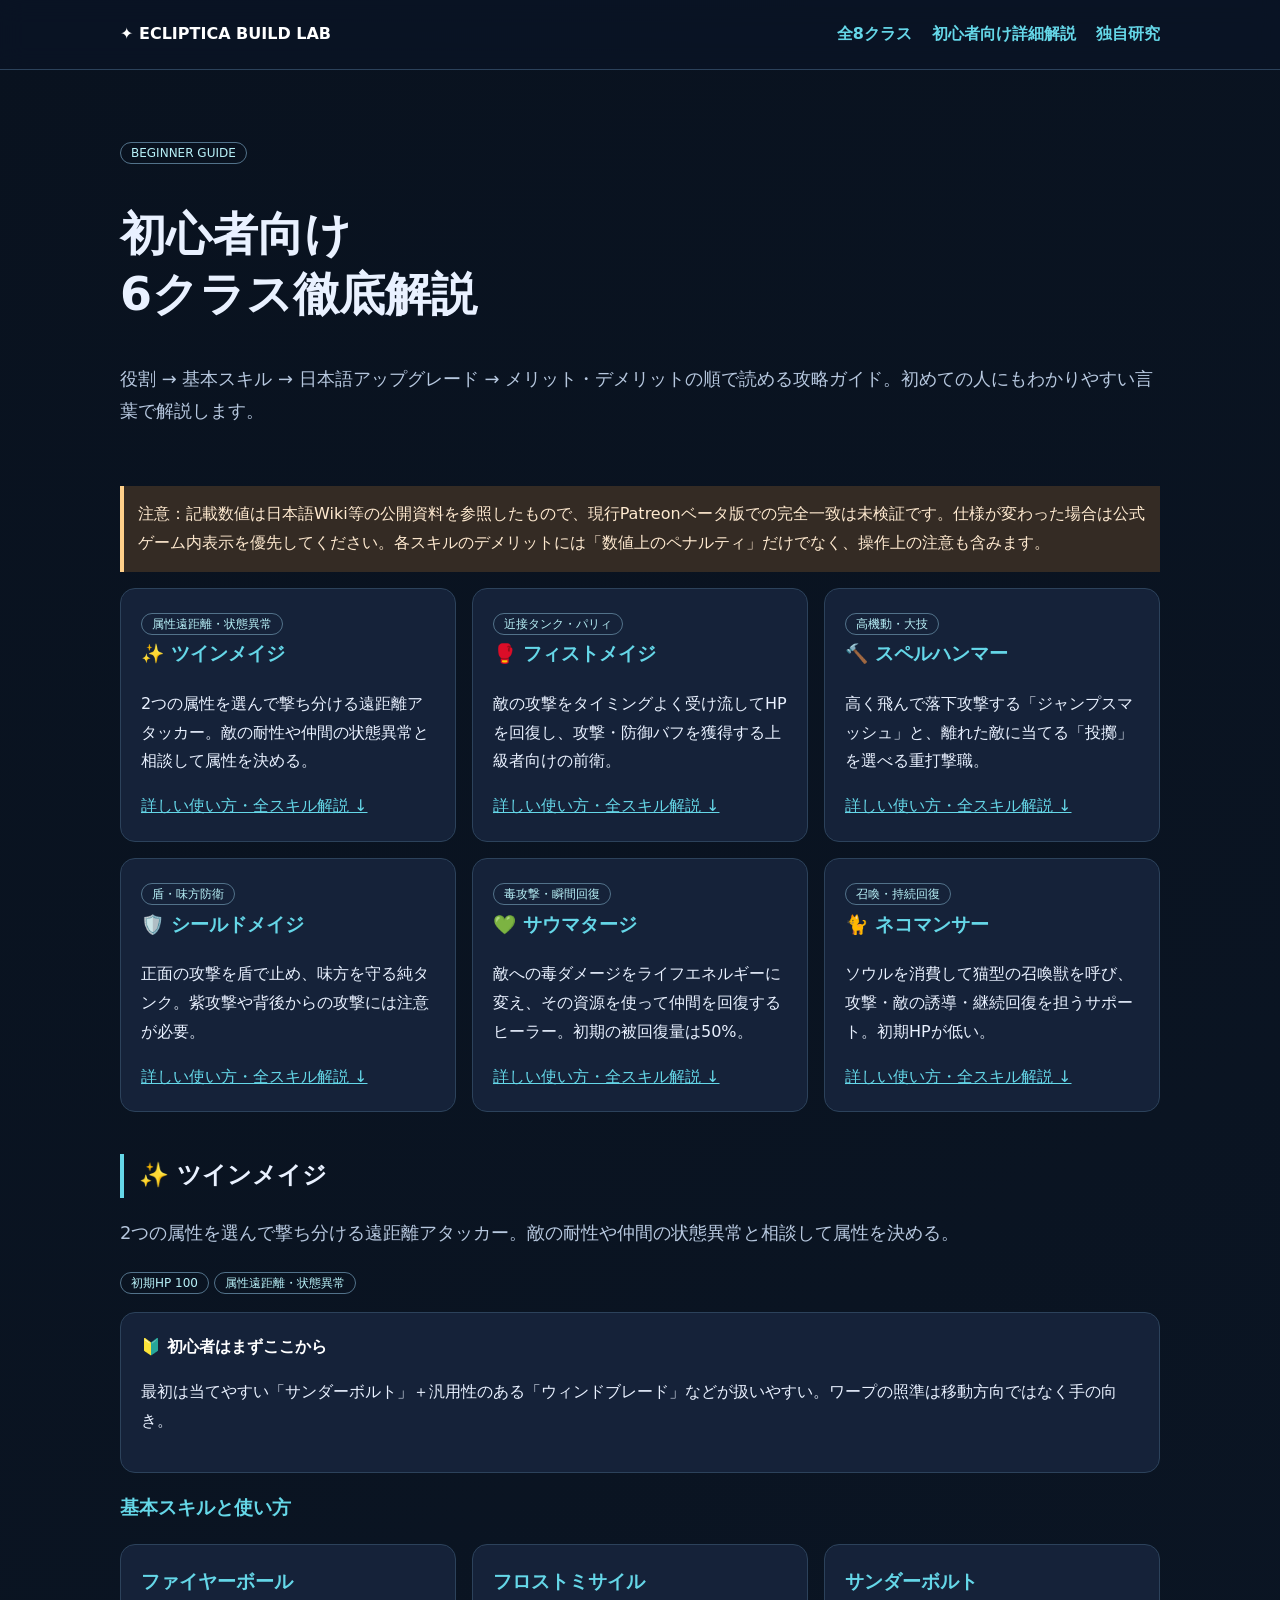
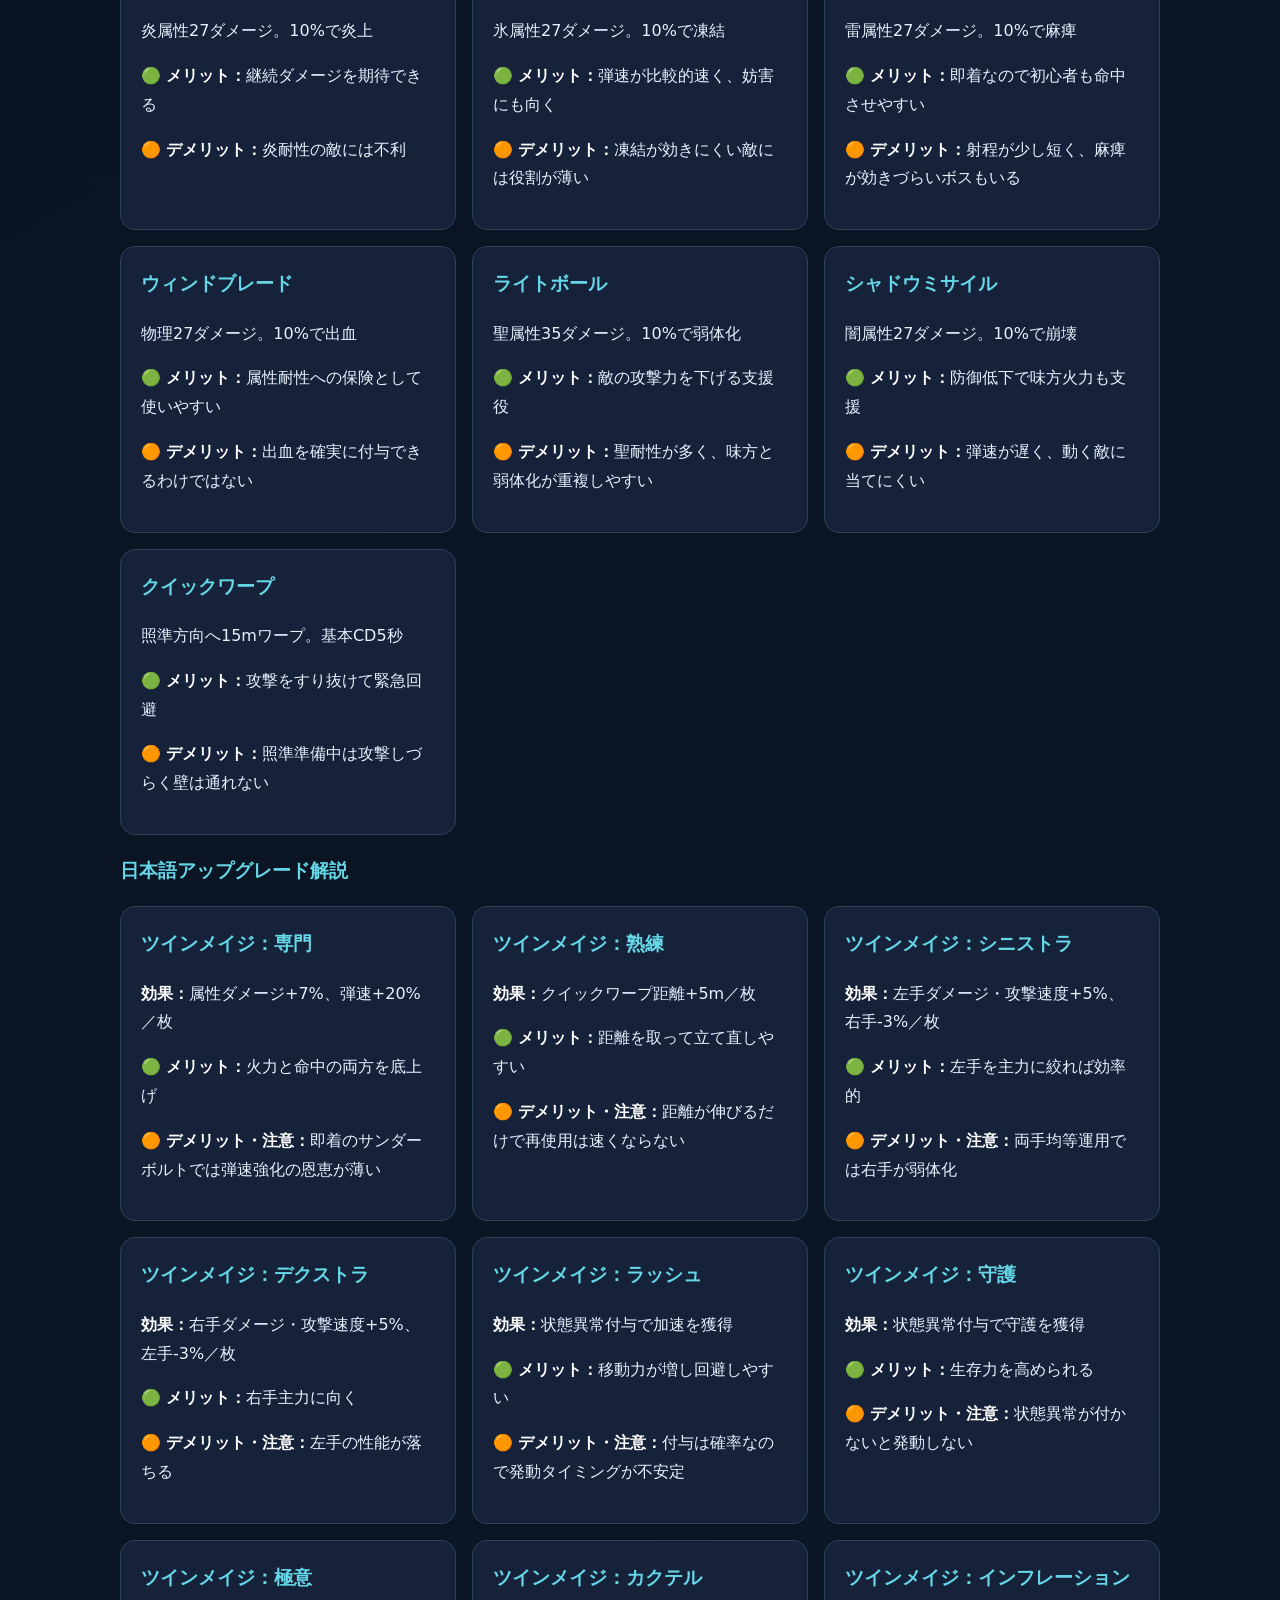
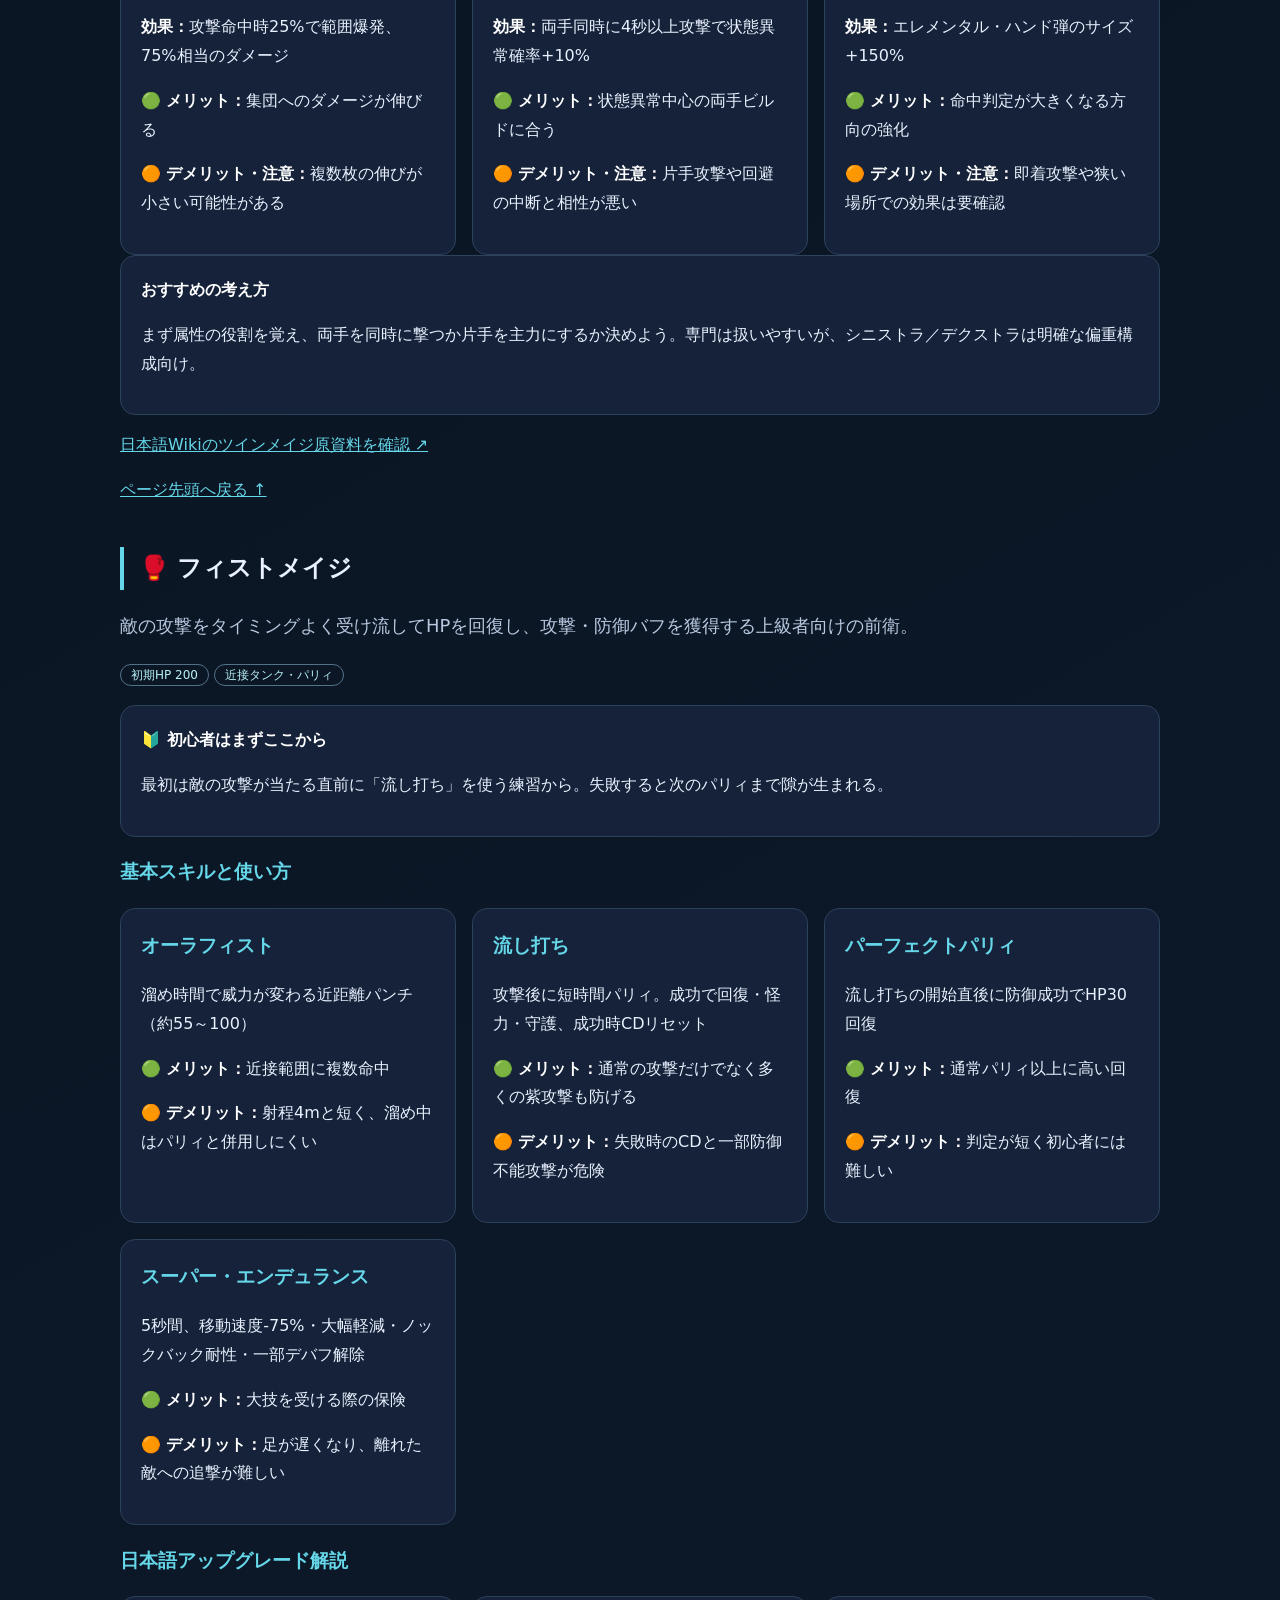
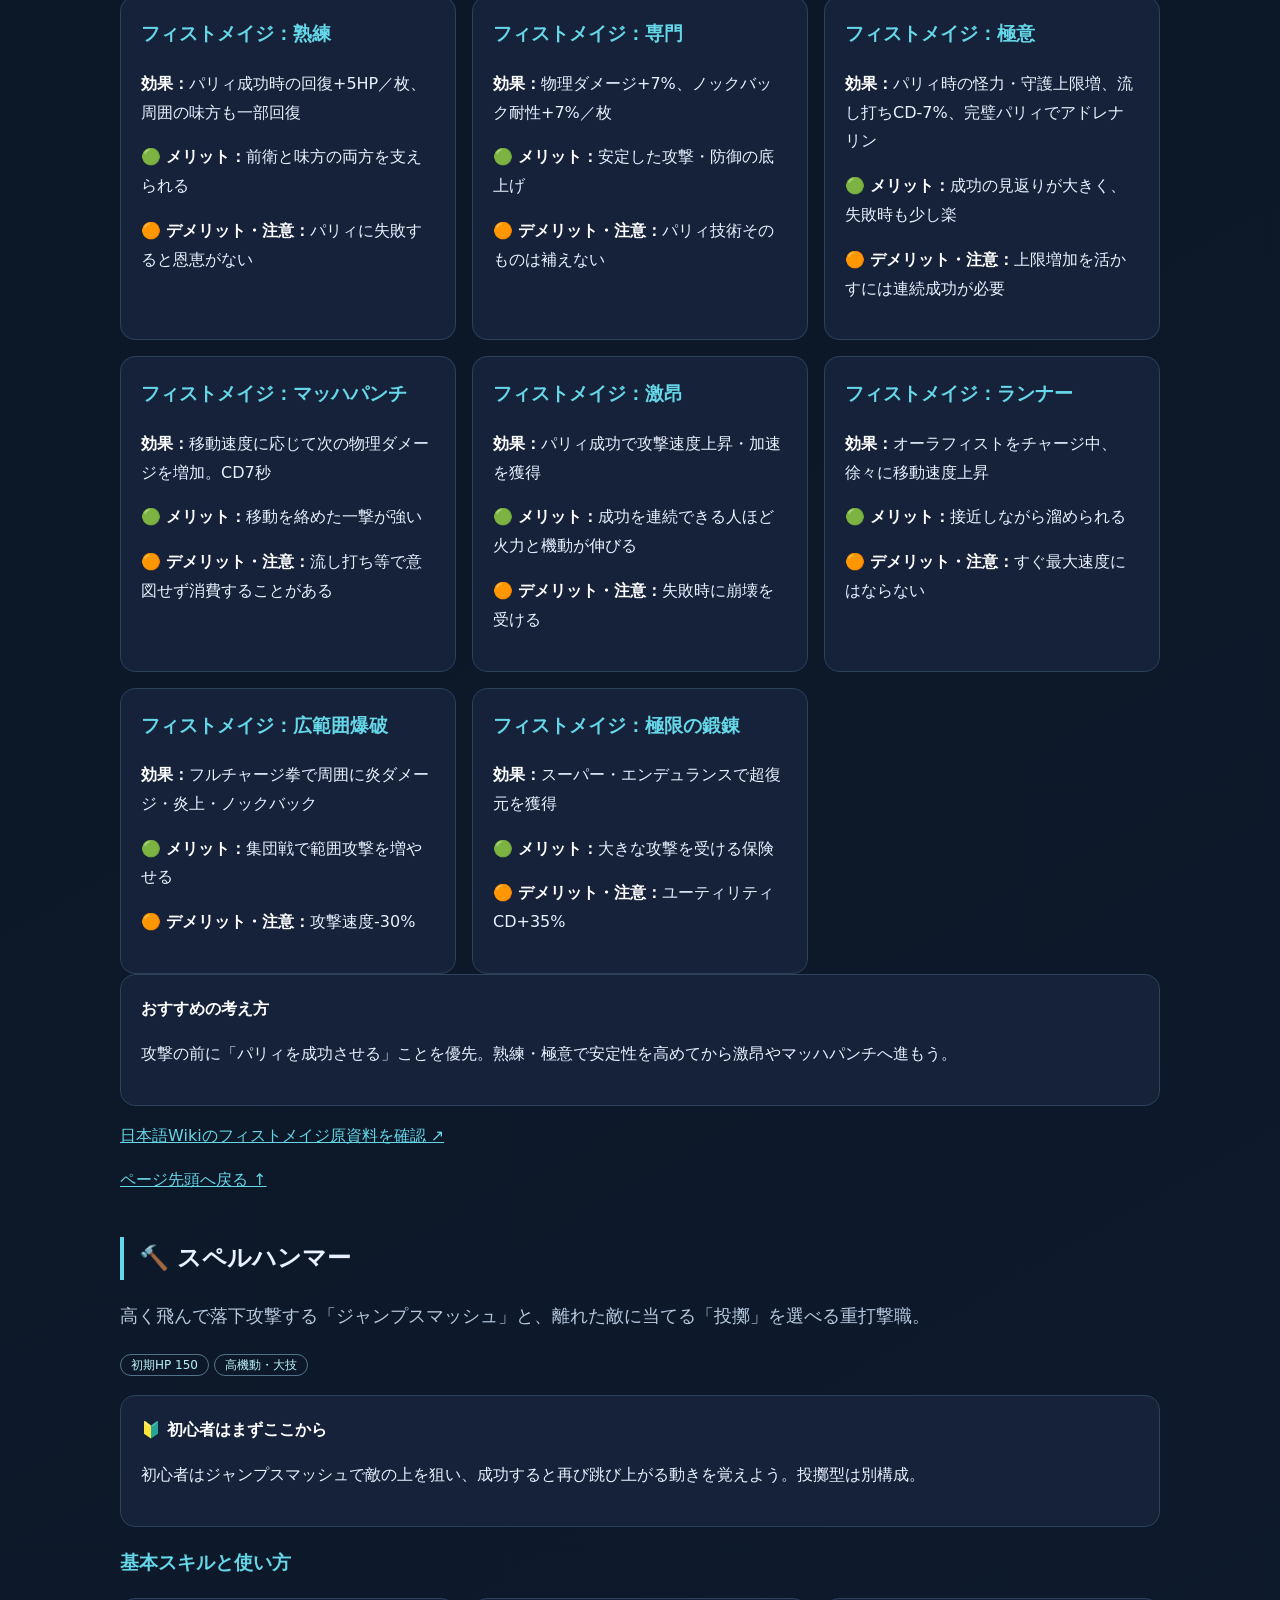
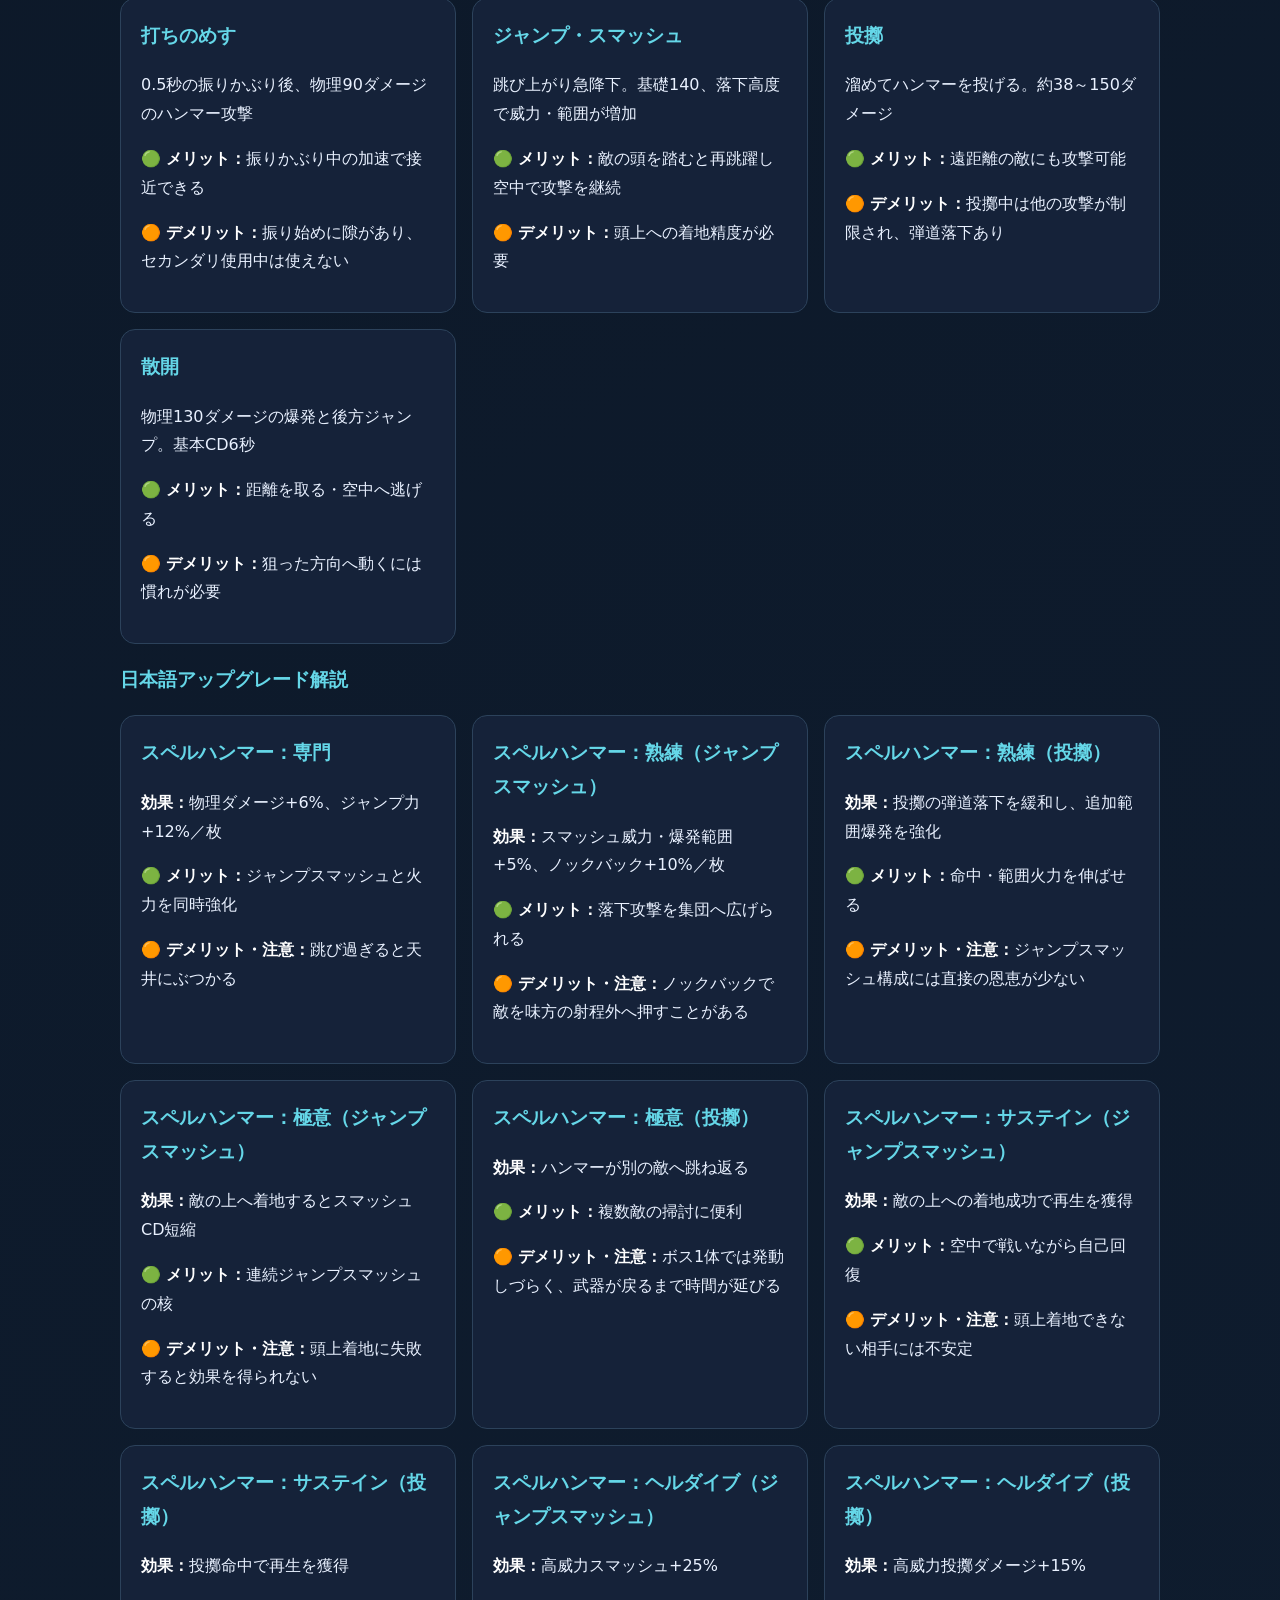
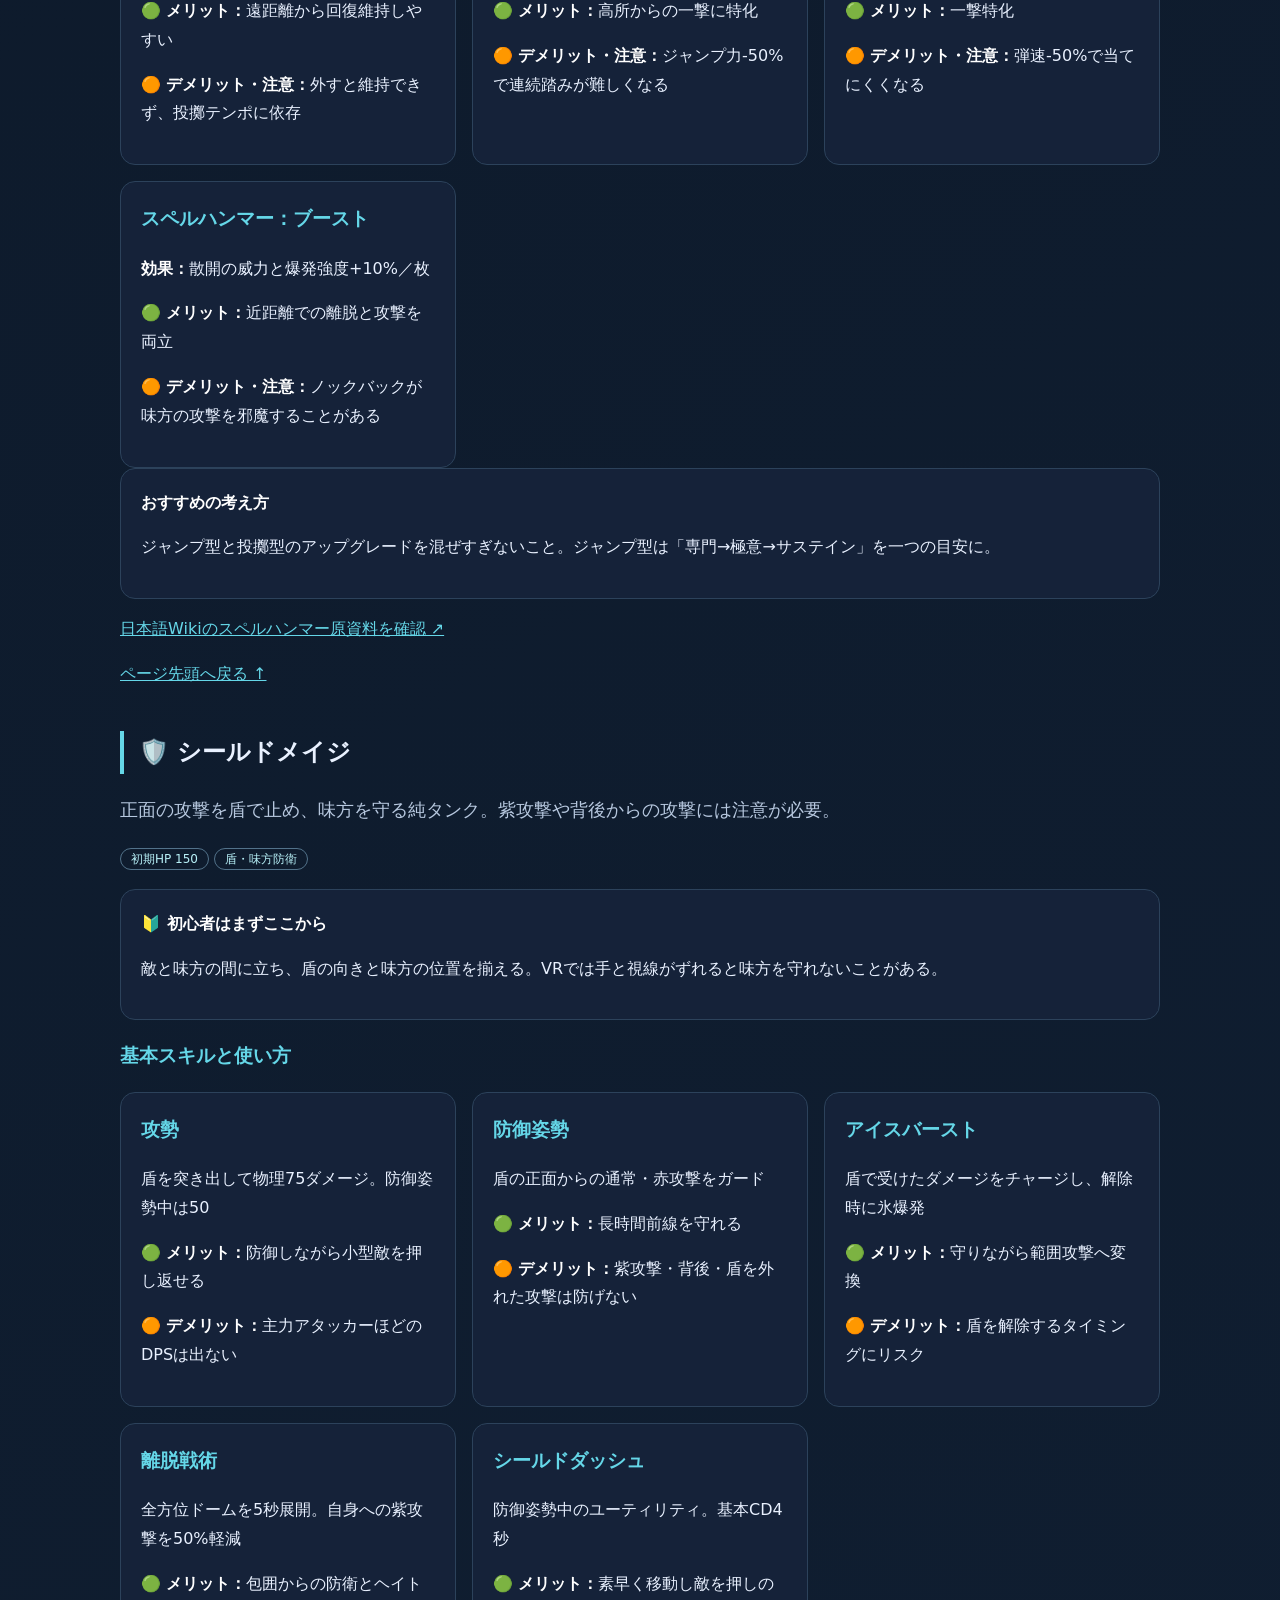
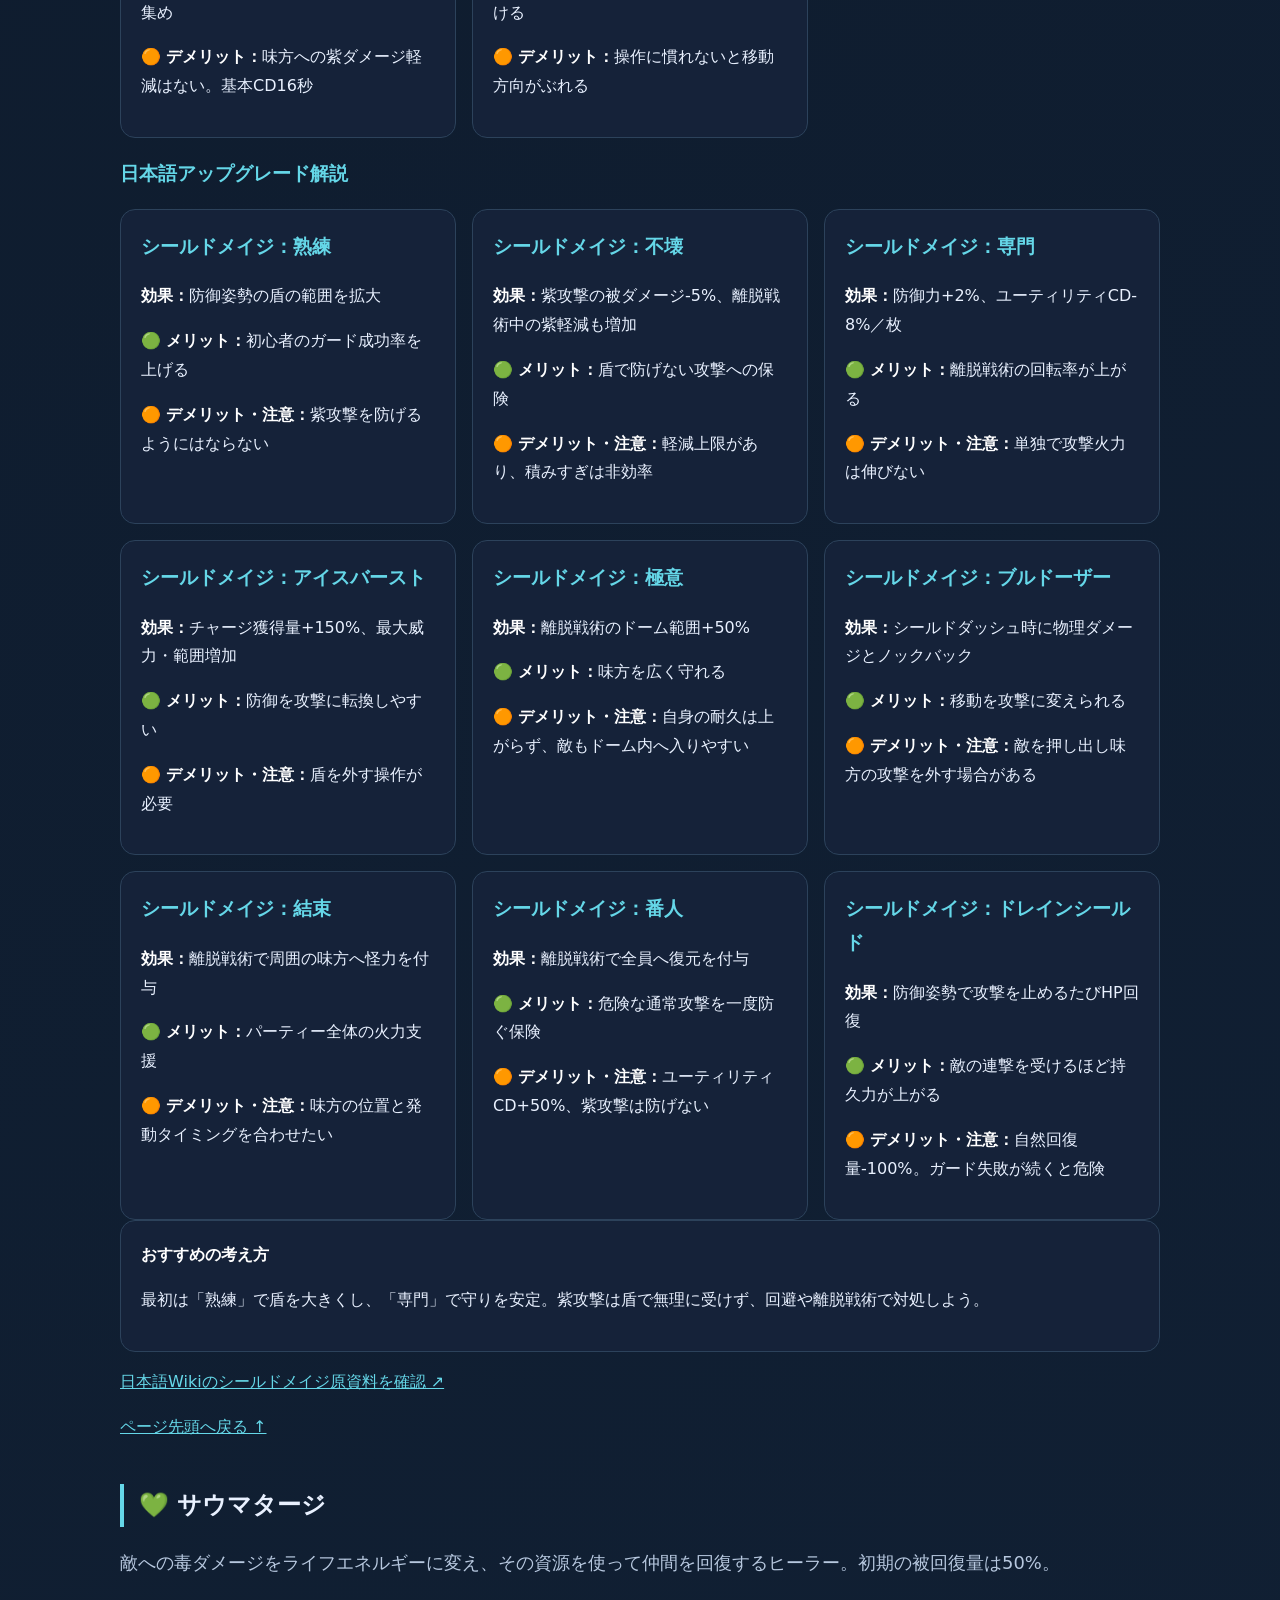
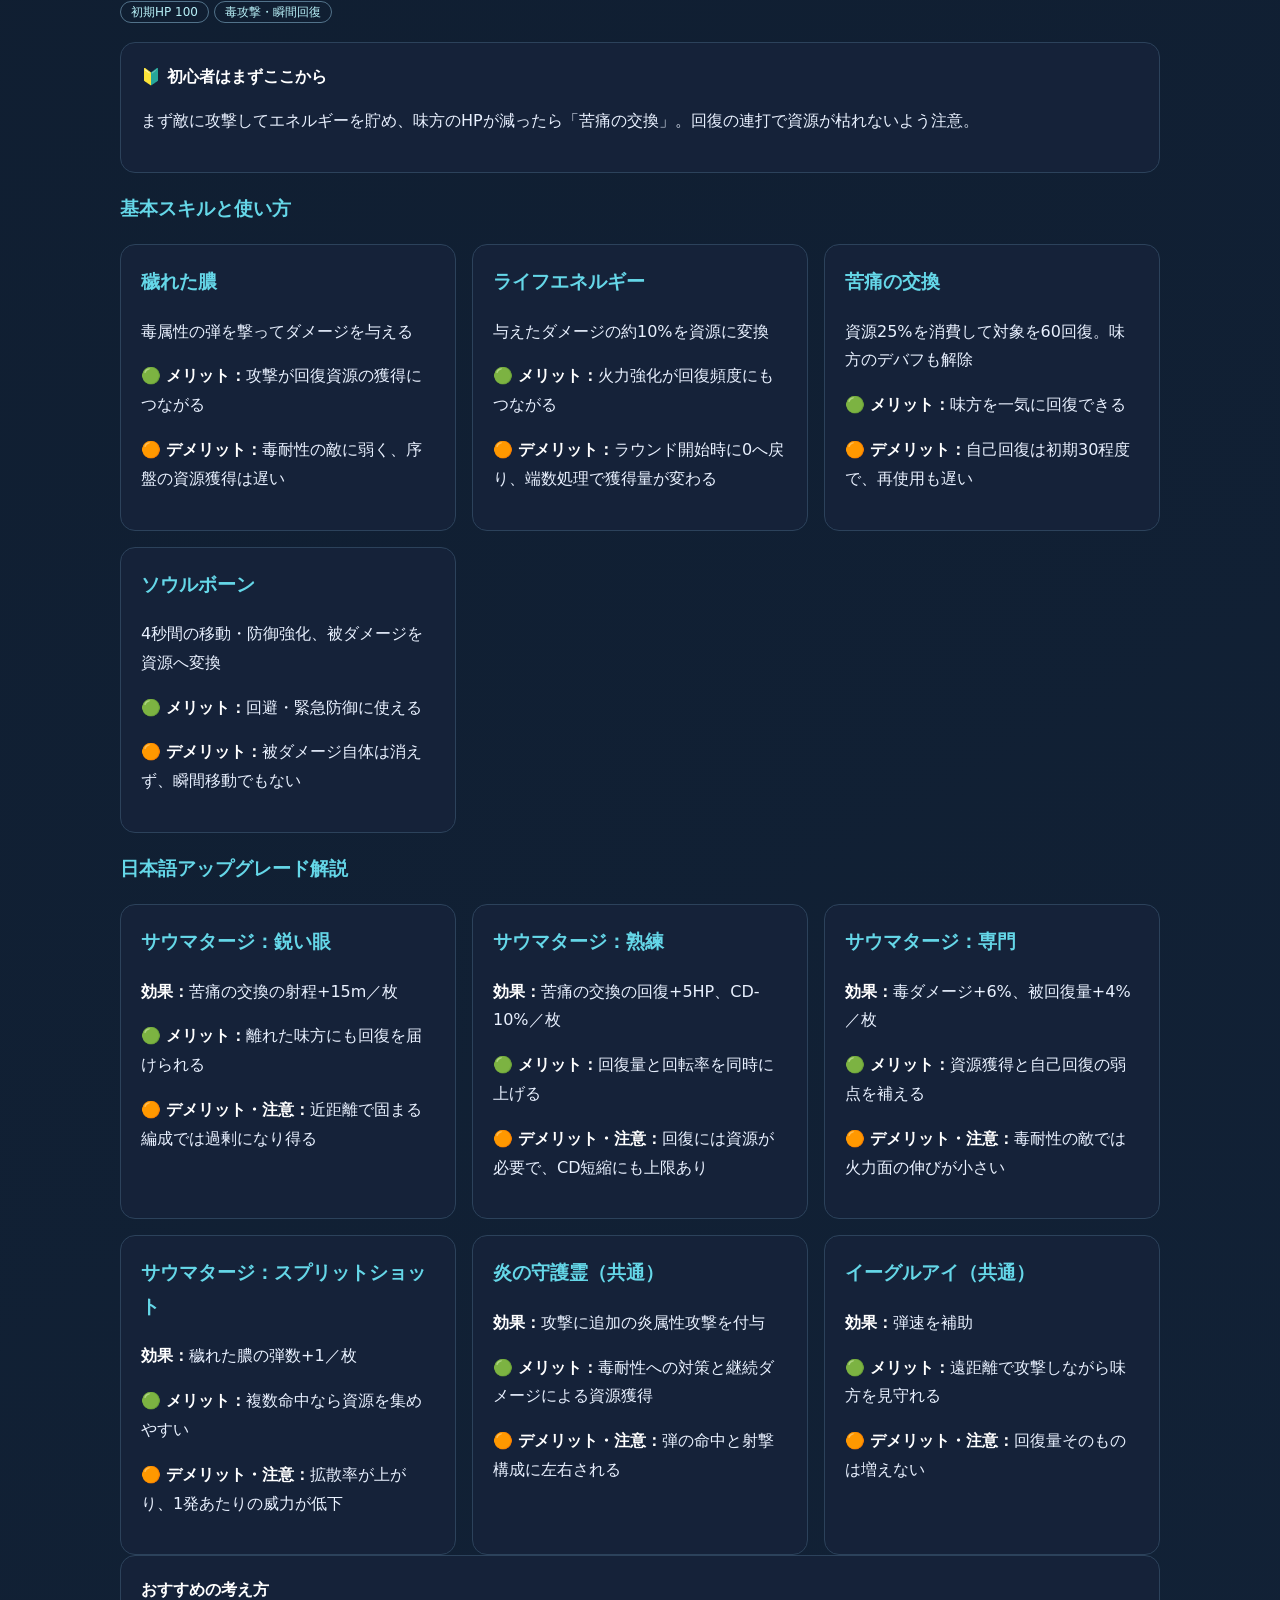
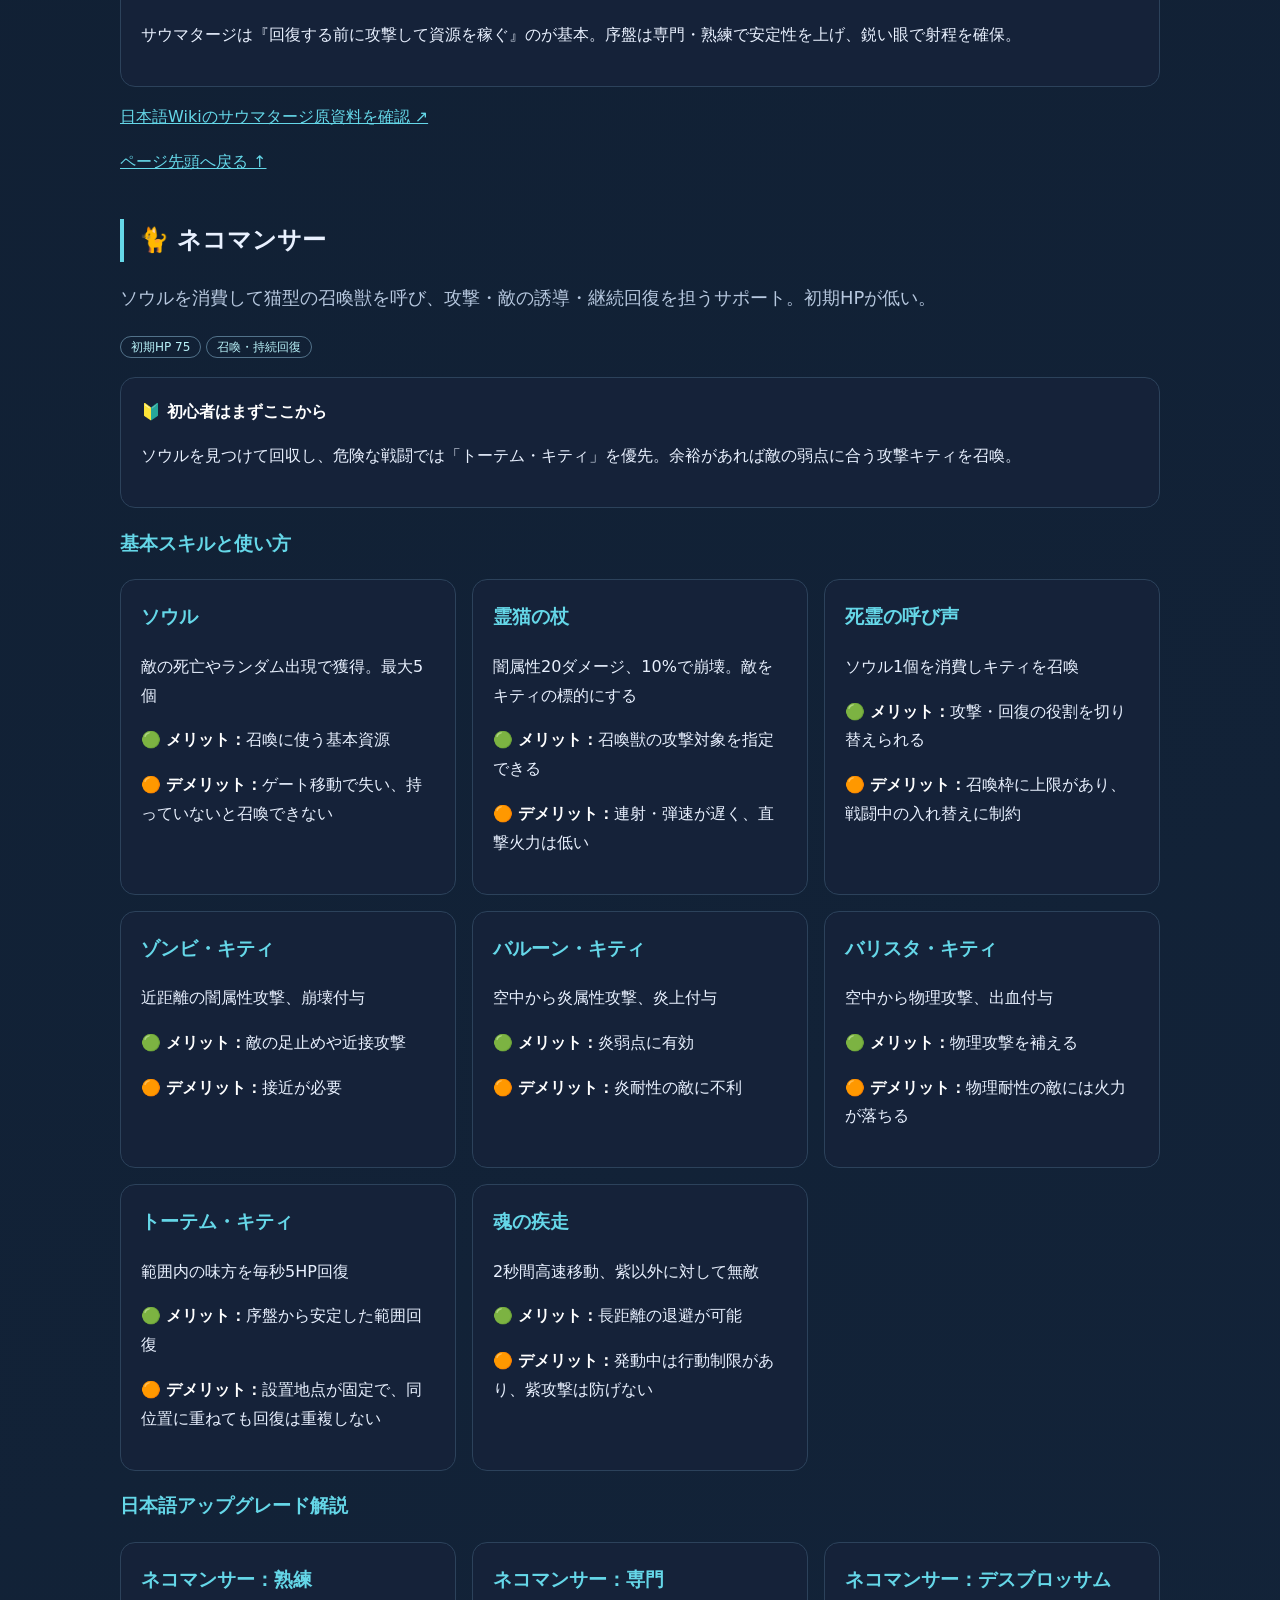
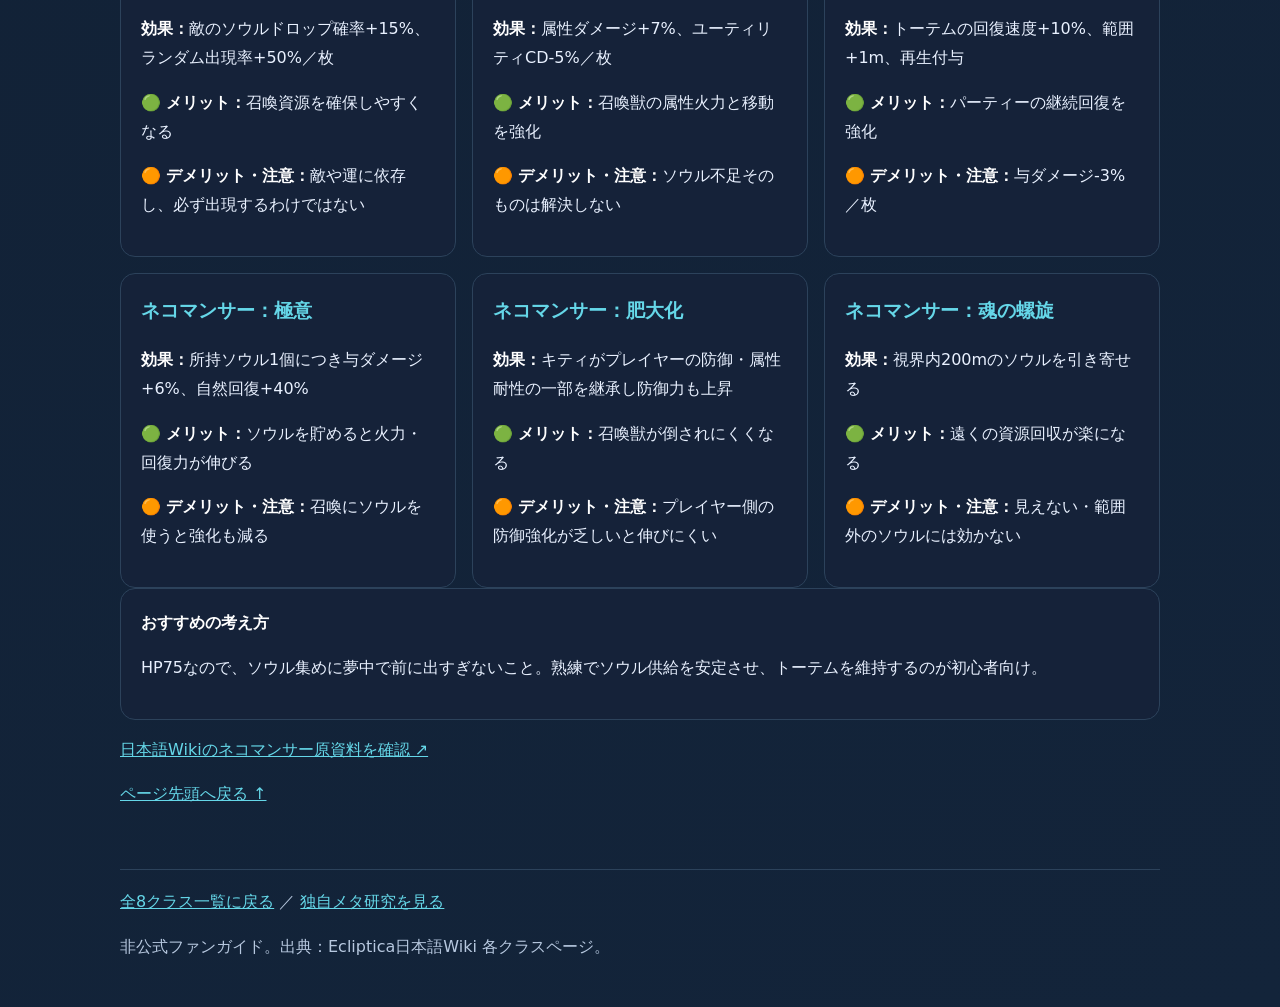
==== classes.html @ f90a5c12 "Add detailed beginner-friendly Japanese guide for six classes" ====
<!doctype html><html lang="ja"><head><meta charset="utf-8"><meta name="viewport" content="width=device-width,initial-scale=1"><title>Ecliptica 初心者向け6クラス徹底解説</title><meta name="description" content="Eclipticaのツインメイジ、フィストメイジ、スペルハンマー、シールドメイジ、サウマタージ、ネコマンサーのスキル・メリット・デメリットを日本語で解説"><link rel="stylesheet" href="style.css"></head><body><header><nav class="wrap"><a href="index.html" class="brand">✦ ECLIPTICA BUILD LAB</a><a href="index.html">全8クラス</a><a href="classes.html">初心者向け詳細解説</a><a href="research.html">独自研究</a></nav></header><main class="wrap" id="top"><section class="hero"><span class="tag">BEGINNER GUIDE</span><h1>初心者向け<br>6クラス徹底解説</h1><p class="lead">役割 → 基本スキル → 日本語アップグレード → メリット・デメリットの順で読める攻略ガイド。初めての人にもわかりやすい言葉で解説します。</p></section><p class="warning">注意：記載数値は日本語Wiki等の公開資料を参照したもので、現行Patreonベータ版での完全一致は未検証です。仕様が変わった場合は公式ゲーム内表示を優先してください。各スキルのデメリットには「数値上のペナルティ」だけでなく、操作上の注意も含みます。</p><div class="cards"><article class="card"><span class="tag">属性遠距離・状態異常</span><h3>✨ ツインメイジ</h3><p>2つの属性を選んで撃ち分ける遠距離アタッカー。敵の耐性や仲間の状態異常と相談して属性を決める。</p><a href="#twin">詳しい使い方・全スキル解説 ↓</a></article><article class="card"><span class="tag">近接タンク・パリィ</span><h3>🥊 フィストメイジ</h3><p>敵の攻撃をタイミングよく受け流してHPを回復し、攻撃・防御バフを獲得する上級者向けの前衛。</p><a href="#fist">詳しい使い方・全スキル解説 ↓</a></article><article class="card"><span class="tag">高機動・大技</span><h3>🔨 スペルハンマー</h3><p>高く飛んで落下攻撃する「ジャンプスマッシュ」と、離れた敵に当てる「投擲」を選べる重打撃職。</p><a href="#hammer">詳しい使い方・全スキル解説 ↓</a></article><article class="card"><span class="tag">盾・味方防衛</span><h3>🛡️ シールドメイジ</h3><p>正面の攻撃を盾で止め、味方を守る純タンク。紫攻撃や背後からの攻撃には注意が必要。</p><a href="#shield">詳しい使い方・全スキル解説 ↓</a></article><article class="card"><span class="tag">毒攻撃・瞬間回復</span><h3>💚 サウマタージ</h3><p>敵への毒ダメージをライフエネルギーに変え、その資源を使って仲間を回復するヒーラー。初期の被回復量は50%。</p><a href="#thaum">詳しい使い方・全スキル解説 ↓</a></article><article class="card"><span class="tag">召喚・持続回復</span><h3>🐈 ネコマンサー</h3><p>ソウルを消費して猫型の召喚獣を呼び、攻撃・敵の誘導・継続回復を担うサポート。初期HPが低い。</p><a href="#neko">詳しい使い方・全スキル解説 ↓</a></article></div><section id="twin"><h2>✨ ツインメイジ</h2><p class="lead">2つの属性を選んで撃ち分ける遠距離アタッカー。敵の耐性や仲間の状態異常と相談して属性を決める。</p><p><span class="tag">初期HP 100</span> <span class="tag">属性遠距離・状態異常</span></p><div class="note"><strong>🔰 初心者はまずここから</strong><p>最初は当てやすい「サンダーボルト」＋汎用性のある「ウィンドブレード」などが扱いやすい。ワープの照準は移動方向ではなく手の向き。</p></div><h3>基本スキルと使い方</h3><div class="cards"><article class="card"><h3>ファイヤーボール</h3><p>炎属性27ダメージ。10%で炎上</p><p>🟢 <strong>メリット：</strong>継続ダメージを期待できる</p><p>🟠 <strong>デメリット：</strong>炎耐性の敵には不利</p></article><article class="card"><h3>フロストミサイル</h3><p>氷属性27ダメージ。10%で凍結</p><p>🟢 <strong>メリット：</strong>弾速が比較的速く、妨害にも向く</p><p>🟠 <strong>デメリット：</strong>凍結が効きにくい敵には役割が薄い</p></article><article class="card"><h3>サンダーボルト</h3><p>雷属性27ダメージ。10%で麻痺</p><p>🟢 <strong>メリット：</strong>即着なので初心者も命中させやすい</p><p>🟠 <strong>デメリット：</strong>射程が少し短く、麻痺が効きづらいボスもいる</p></article><article class="card"><h3>ウィンドブレード</h3><p>物理27ダメージ。10%で出血</p><p>🟢 <strong>メリット：</strong>属性耐性への保険として使いやすい</p><p>🟠 <strong>デメリット：</strong>出血を確実に付与できるわけではない</p></article><article class="card"><h3>ライトボール</h3><p>聖属性35ダメージ。10%で弱体化</p><p>🟢 <strong>メリット：</strong>敵の攻撃力を下げる支援役</p><p>🟠 <strong>デメリット：</strong>聖耐性が多く、味方と弱体化が重複しやすい</p></article><article class="card"><h3>シャドウミサイル</h3><p>闇属性27ダメージ。10%で崩壊</p><p>🟢 <strong>メリット：</strong>防御低下で味方火力も支援</p><p>🟠 <strong>デメリット：</strong>弾速が遅く、動く敵に当てにくい</p></article><article class="card"><h3>クイックワープ</h3><p>照準方向へ15mワープ。基本CD5秒</p><p>🟢 <strong>メリット：</strong>攻撃をすり抜けて緊急回避</p><p>🟠 <strong>デメリット：</strong>照準準備中は攻撃しづらく壁は通れない</p></article></div><h3>日本語アップグレード解説</h3><div class="cards"><article class="card"><h3>ツインメイジ：専門</h3><p><strong>効果：</strong>属性ダメージ+7%、弾速+20%／枚</p><p>🟢 <strong>メリット：</strong>火力と命中の両方を底上げ</p><p>🟠 <strong>デメリット・注意：</strong>即着のサンダーボルトでは弾速強化の恩恵が薄い</p></article><article class="card"><h3>ツインメイジ：熟練</h3><p><strong>効果：</strong>クイックワープ距離+5m／枚</p><p>🟢 <strong>メリット：</strong>距離を取って立て直しやすい</p><p>🟠 <strong>デメリット・注意：</strong>距離が伸びるだけで再使用は速くならない</p></article><article class="card"><h3>ツインメイジ：シニストラ</h3><p><strong>効果：</strong>左手ダメージ・攻撃速度+5%、右手-3%／枚</p><p>🟢 <strong>メリット：</strong>左手を主力に絞れば効率的</p><p>🟠 <strong>デメリット・注意：</strong>両手均等運用では右手が弱体化</p></article><article class="card"><h3>ツインメイジ：デクストラ</h3><p><strong>効果：</strong>右手ダメージ・攻撃速度+5%、左手-3%／枚</p><p>🟢 <strong>メリット：</strong>右手主力に向く</p><p>🟠 <strong>デメリット・注意：</strong>左手の性能が落ちる</p></article><article class="card"><h3>ツインメイジ：ラッシュ</h3><p><strong>効果：</strong>状態異常付与で加速を獲得</p><p>🟢 <strong>メリット：</strong>移動力が増し回避しやすい</p><p>🟠 <strong>デメリット・注意：</strong>付与は確率なので発動タイミングが不安定</p></article><article class="card"><h3>ツインメイジ：守護</h3><p><strong>効果：</strong>状態異常付与で守護を獲得</p><p>🟢 <strong>メリット：</strong>生存力を高められる</p><p>🟠 <strong>デメリット・注意：</strong>状態異常が付かないと発動しない</p></article><article class="card"><h3>ツインメイジ：極意</h3><p><strong>効果：</strong>攻撃命中時25%で範囲爆発、75%相当のダメージ</p><p>🟢 <strong>メリット：</strong>集団へのダメージが伸びる</p><p>🟠 <strong>デメリット・注意：</strong>複数枚の伸びが小さい可能性がある</p></article><article class="card"><h3>ツインメイジ：カクテル</h3><p><strong>効果：</strong>両手同時に4秒以上攻撃で状態異常確率+10%</p><p>🟢 <strong>メリット：</strong>状態異常中心の両手ビルドに合う</p><p>🟠 <strong>デメリット・注意：</strong>片手攻撃や回避の中断と相性が悪い</p></article><article class="card"><h3>ツインメイジ：インフレーション</h3><p><strong>効果：</strong>エレメンタル・ハンド弾のサイズ+150%</p><p>🟢 <strong>メリット：</strong>命中判定が大きくなる方向の強化</p><p>🟠 <strong>デメリット・注意：</strong>即着攻撃や狭い場所での効果は要確認</p></article></div><div class="note"><strong>おすすめの考え方</strong><p>まず属性の役割を覚え、両手を同時に撃つか片手を主力にするか決めよう。専門は扱いやすいが、シニストラ／デクストラは明確な偏重構成向け。</p></div><p><a href="https://wikiwiki.jp/ecliptica/%E3%83%84%E3%82%A4%E3%83%B3%E3%83%A1%E3%82%A4%E3%82%B8" target="_blank" rel="noopener">日本語Wikiのツインメイジ原資料を確認 ↗</a></p><p><a href="#top">ページ先頭へ戻る ↑</a></p></section><section id="fist"><h2>🥊 フィストメイジ</h2><p class="lead">敵の攻撃をタイミングよく受け流してHPを回復し、攻撃・防御バフを獲得する上級者向けの前衛。</p><p><span class="tag">初期HP 200</span> <span class="tag">近接タンク・パリィ</span></p><div class="note"><strong>🔰 初心者はまずここから</strong><p>最初は敵の攻撃が当たる直前に「流し打ち」を使う練習から。失敗すると次のパリィまで隙が生まれる。</p></div><h3>基本スキルと使い方</h3><div class="cards"><article class="card"><h3>オーラフィスト</h3><p>溜め時間で威力が変わる近距離パンチ（約55～100）</p><p>🟢 <strong>メリット：</strong>近接範囲に複数命中</p><p>🟠 <strong>デメリット：</strong>射程4mと短く、溜め中はパリィと併用しにくい</p></article><article class="card"><h3>流し打ち</h3><p>攻撃後に短時間パリィ。成功で回復・怪力・守護、成功時CDリセット</p><p>🟢 <strong>メリット：</strong>通常の攻撃だけでなく多くの紫攻撃も防げる</p><p>🟠 <strong>デメリット：</strong>失敗時のCDと一部防御不能攻撃が危険</p></article><article class="card"><h3>パーフェクトパリィ</h3><p>流し打ちの開始直後に防御成功でHP30回復</p><p>🟢 <strong>メリット：</strong>通常パリィ以上に高い回復</p><p>🟠 <strong>デメリット：</strong>判定が短く初心者には難しい</p></article><article class="card"><h3>スーパー・エンデュランス</h3><p>5秒間、移動速度-75%・大幅軽減・ノックバック耐性・一部デバフ解除</p><p>🟢 <strong>メリット：</strong>大技を受ける際の保険</p><p>🟠 <strong>デメリット：</strong>足が遅くなり、離れた敵への追撃が難しい</p></article></div><h3>日本語アップグレード解説</h3><div class="cards"><article class="card"><h3>フィストメイジ：熟練</h3><p><strong>効果：</strong>パリィ成功時の回復+5HP／枚、周囲の味方も一部回復</p><p>🟢 <strong>メリット：</strong>前衛と味方の両方を支えられる</p><p>🟠 <strong>デメリット・注意：</strong>パリィに失敗すると恩恵がない</p></article><article class="card"><h3>フィストメイジ：専門</h3><p><strong>効果：</strong>物理ダメージ+7%、ノックバック耐性+7%／枚</p><p>🟢 <strong>メリット：</strong>安定した攻撃・防御の底上げ</p><p>🟠 <strong>デメリット・注意：</strong>パリィ技術そのものは補えない</p></article><article class="card"><h3>フィストメイジ：極意</h3><p><strong>効果：</strong>パリィ時の怪力・守護上限増、流し打ちCD-7%、完璧パリィでアドレナリン</p><p>🟢 <strong>メリット：</strong>成功の見返りが大きく、失敗時も少し楽</p><p>🟠 <strong>デメリット・注意：</strong>上限増加を活かすには連続成功が必要</p></article><article class="card"><h3>フィストメイジ：マッハパンチ</h3><p><strong>効果：</strong>移動速度に応じて次の物理ダメージを増加。CD7秒</p><p>🟢 <strong>メリット：</strong>移動を絡めた一撃が強い</p><p>🟠 <strong>デメリット・注意：</strong>流し打ち等で意図せず消費することがある</p></article><article class="card"><h3>フィストメイジ：激昂</h3><p><strong>効果：</strong>パリィ成功で攻撃速度上昇・加速を獲得</p><p>🟢 <strong>メリット：</strong>成功を連続できる人ほど火力と機動が伸びる</p><p>🟠 <strong>デメリット・注意：</strong>失敗時に崩壊を受ける</p></article><article class="card"><h3>フィストメイジ：ランナー</h3><p><strong>効果：</strong>オーラフィストをチャージ中、徐々に移動速度上昇</p><p>🟢 <strong>メリット：</strong>接近しながら溜められる</p><p>🟠 <strong>デメリット・注意：</strong>すぐ最大速度にはならない</p></article><article class="card"><h3>フィストメイジ：広範囲爆破</h3><p><strong>効果：</strong>フルチャージ拳で周囲に炎ダメージ・炎上・ノックバック</p><p>🟢 <strong>メリット：</strong>集団戦で範囲攻撃を増やせる</p><p>🟠 <strong>デメリット・注意：</strong>攻撃速度-30%</p></article><article class="card"><h3>フィストメイジ：極限の鍛錬</h3><p><strong>効果：</strong>スーパー・エンデュランスで超復元を獲得</p><p>🟢 <strong>メリット：</strong>大きな攻撃を受ける保険</p><p>🟠 <strong>デメリット・注意：</strong>ユーティリティCD+35%</p></article></div><div class="note"><strong>おすすめの考え方</strong><p>攻撃の前に「パリィを成功させる」ことを優先。熟練・極意で安定性を高めてから激昂やマッハパンチへ進もう。</p></div><p><a href="https://wikiwiki.jp/ecliptica/%E3%83%95%E3%82%A3%E3%82%B9%E3%83%88%E3%83%A1%E3%82%A4%E3%82%B8" target="_blank" rel="noopener">日本語Wikiのフィストメイジ原資料を確認 ↗</a></p><p><a href="#top">ページ先頭へ戻る ↑</a></p></section><section id="hammer"><h2>🔨 スペルハンマー</h2><p class="lead">高く飛んで落下攻撃する「ジャンプスマッシュ」と、離れた敵に当てる「投擲」を選べる重打撃職。</p><p><span class="tag">初期HP 150</span> <span class="tag">高機動・大技</span></p><div class="note"><strong>🔰 初心者はまずここから</strong><p>初心者はジャンプスマッシュで敵の上を狙い、成功すると再び跳び上がる動きを覚えよう。投擲型は別構成。</p></div><h3>基本スキルと使い方</h3><div class="cards"><article class="card"><h3>打ちのめす</h3><p>0.5秒の振りかぶり後、物理90ダメージのハンマー攻撃</p><p>🟢 <strong>メリット：</strong>振りかぶり中の加速で接近できる</p><p>🟠 <strong>デメリット：</strong>振り始めに隙があり、セカンダリ使用中は使えない</p></article><article class="card"><h3>ジャンプ・スマッシュ</h3><p>跳び上がり急降下。基礎140、落下高度で威力・範囲が増加</p><p>🟢 <strong>メリット：</strong>敵の頭を踏むと再跳躍し空中で攻撃を継続</p><p>🟠 <strong>デメリット：</strong>頭上への着地精度が必要</p></article><article class="card"><h3>投擲</h3><p>溜めてハンマーを投げる。約38～150ダメージ</p><p>🟢 <strong>メリット：</strong>遠距離の敵にも攻撃可能</p><p>🟠 <strong>デメリット：</strong>投擲中は他の攻撃が制限され、弾道落下あり</p></article><article class="card"><h3>散開</h3><p>物理130ダメージの爆発と後方ジャンプ。基本CD6秒</p><p>🟢 <strong>メリット：</strong>距離を取る・空中へ逃げる</p><p>🟠 <strong>デメリット：</strong>狙った方向へ動くには慣れが必要</p></article></div><h3>日本語アップグレード解説</h3><div class="cards"><article class="card"><h3>スペルハンマー：専門</h3><p><strong>効果：</strong>物理ダメージ+6%、ジャンプ力+12%／枚</p><p>🟢 <strong>メリット：</strong>ジャンプスマッシュと火力を同時強化</p><p>🟠 <strong>デメリット・注意：</strong>跳び過ぎると天井にぶつかる</p></article><article class="card"><h3>スペルハンマー：熟練（ジャンプスマッシュ）</h3><p><strong>効果：</strong>スマッシュ威力・爆発範囲+5%、ノックバック+10%／枚</p><p>🟢 <strong>メリット：</strong>落下攻撃を集団へ広げられる</p><p>🟠 <strong>デメリット・注意：</strong>ノックバックで敵を味方の射程外へ押すことがある</p></article><article class="card"><h3>スペルハンマー：熟練（投擲）</h3><p><strong>効果：</strong>投擲の弾道落下を緩和し、追加範囲爆発を強化</p><p>🟢 <strong>メリット：</strong>命中・範囲火力を伸ばせる</p><p>🟠 <strong>デメリット・注意：</strong>ジャンプスマッシュ構成には直接の恩恵が少ない</p></article><article class="card"><h3>スペルハンマー：極意（ジャンプスマッシュ）</h3><p><strong>効果：</strong>敵の上へ着地するとスマッシュCD短縮</p><p>🟢 <strong>メリット：</strong>連続ジャンプスマッシュの核</p><p>🟠 <strong>デメリット・注意：</strong>頭上着地に失敗すると効果を得られない</p></article><article class="card"><h3>スペルハンマー：極意（投擲）</h3><p><strong>効果：</strong>ハンマーが別の敵へ跳ね返る</p><p>🟢 <strong>メリット：</strong>複数敵の掃討に便利</p><p>🟠 <strong>デメリット・注意：</strong>ボス1体では発動しづらく、武器が戻るまで時間が延びる</p></article><article class="card"><h3>スペルハンマー：サステイン（ジャンプスマッシュ）</h3><p><strong>効果：</strong>敵の上への着地成功で再生を獲得</p><p>🟢 <strong>メリット：</strong>空中で戦いながら自己回復</p><p>🟠 <strong>デメリット・注意：</strong>頭上着地できない相手には不安定</p></article><article class="card"><h3>スペルハンマー：サステイン（投擲）</h3><p><strong>効果：</strong>投擲命中で再生を獲得</p><p>🟢 <strong>メリット：</strong>遠距離から回復維持しやすい</p><p>🟠 <strong>デメリット・注意：</strong>外すと維持できず、投擲テンポに依存</p></article><article class="card"><h3>スペルハンマー：ヘルダイブ（ジャンプスマッシュ）</h3><p><strong>効果：</strong>高威力スマッシュ+25%</p><p>🟢 <strong>メリット：</strong>高所からの一撃に特化</p><p>🟠 <strong>デメリット・注意：</strong>ジャンプ力-50%で連続踏みが難しくなる</p></article><article class="card"><h3>スペルハンマー：ヘルダイブ（投擲）</h3><p><strong>効果：</strong>高威力投擲ダメージ+15%</p><p>🟢 <strong>メリット：</strong>一撃特化</p><p>🟠 <strong>デメリット・注意：</strong>弾速-50%で当てにくくなる</p></article><article class="card"><h3>スペルハンマー：ブースト</h3><p><strong>効果：</strong>散開の威力と爆発強度+10%／枚</p><p>🟢 <strong>メリット：</strong>近距離での離脱と攻撃を両立</p><p>🟠 <strong>デメリット・注意：</strong>ノックバックが味方の攻撃を邪魔することがある</p></article></div><div class="note"><strong>おすすめの考え方</strong><p>ジャンプ型と投擲型のアップグレードを混ぜすぎないこと。ジャンプ型は「専門→極意→サステイン」を一つの目安に。</p></div><p><a href="https://wikiwiki.jp/ecliptica/%E3%82%B9%E3%83%9A%E3%83%AB%E3%83%8F%E3%83%B3%E3%83%9E%E3%83%BC" target="_blank" rel="noopener">日本語Wikiのスペルハンマー原資料を確認 ↗</a></p><p><a href="#top">ページ先頭へ戻る ↑</a></p></section><section id="shield"><h2>🛡️ シールドメイジ</h2><p class="lead">正面の攻撃を盾で止め、味方を守る純タンク。紫攻撃や背後からの攻撃には注意が必要。</p><p><span class="tag">初期HP 150</span> <span class="tag">盾・味方防衛</span></p><div class="note"><strong>🔰 初心者はまずここから</strong><p>敵と味方の間に立ち、盾の向きと味方の位置を揃える。VRでは手と視線がずれると味方を守れないことがある。</p></div><h3>基本スキルと使い方</h3><div class="cards"><article class="card"><h3>攻勢</h3><p>盾を突き出して物理75ダメージ。防御姿勢中は50</p><p>🟢 <strong>メリット：</strong>防御しながら小型敵を押し返せる</p><p>🟠 <strong>デメリット：</strong>主力アタッカーほどのDPSは出ない</p></article><article class="card"><h3>防御姿勢</h3><p>盾の正面からの通常・赤攻撃をガード</p><p>🟢 <strong>メリット：</strong>長時間前線を守れる</p><p>🟠 <strong>デメリット：</strong>紫攻撃・背後・盾を外れた攻撃は防げない</p></article><article class="card"><h3>アイスバースト</h3><p>盾で受けたダメージをチャージし、解除時に氷爆発</p><p>🟢 <strong>メリット：</strong>守りながら範囲攻撃へ変換</p><p>🟠 <strong>デメリット：</strong>盾を解除するタイミングにリスク</p></article><article class="card"><h3>離脱戦術</h3><p>全方位ドームを5秒展開。自身への紫攻撃を50%軽減</p><p>🟢 <strong>メリット：</strong>包囲からの防衛とヘイト集め</p><p>🟠 <strong>デメリット：</strong>味方への紫ダメージ軽減はない。基本CD16秒</p></article><article class="card"><h3>シールドダッシュ</h3><p>防御姿勢中のユーティリティ。基本CD4秒</p><p>🟢 <strong>メリット：</strong>素早く移動し敵を押しのける</p><p>🟠 <strong>デメリット：</strong>操作に慣れないと移動方向がぶれる</p></article></div><h3>日本語アップグレード解説</h3><div class="cards"><article class="card"><h3>シールドメイジ：熟練</h3><p><strong>効果：</strong>防御姿勢の盾の範囲を拡大</p><p>🟢 <strong>メリット：</strong>初心者のガード成功率を上げる</p><p>🟠 <strong>デメリット・注意：</strong>紫攻撃を防げるようにはならない</p></article><article class="card"><h3>シールドメイジ：不壊</h3><p><strong>効果：</strong>紫攻撃の被ダメージ-5%、離脱戦術中の紫軽減も増加</p><p>🟢 <strong>メリット：</strong>盾で防げない攻撃への保険</p><p>🟠 <strong>デメリット・注意：</strong>軽減上限があり、積みすぎは非効率</p></article><article class="card"><h3>シールドメイジ：専門</h3><p><strong>効果：</strong>防御力+2%、ユーティリティCD-8%／枚</p><p>🟢 <strong>メリット：</strong>離脱戦術の回転率が上がる</p><p>🟠 <strong>デメリット・注意：</strong>単独で攻撃火力は伸びない</p></article><article class="card"><h3>シールドメイジ：アイスバースト</h3><p><strong>効果：</strong>チャージ獲得量+150%、最大威力・範囲増加</p><p>🟢 <strong>メリット：</strong>防御を攻撃に転換しやすい</p><p>🟠 <strong>デメリット・注意：</strong>盾を外す操作が必要</p></article><article class="card"><h3>シールドメイジ：極意</h3><p><strong>効果：</strong>離脱戦術のドーム範囲+50%</p><p>🟢 <strong>メリット：</strong>味方を広く守れる</p><p>🟠 <strong>デメリット・注意：</strong>自身の耐久は上がらず、敵もドーム内へ入りやすい</p></article><article class="card"><h3>シールドメイジ：ブルドーザー</h3><p><strong>効果：</strong>シールドダッシュ時に物理ダメージとノックバック</p><p>🟢 <strong>メリット：</strong>移動を攻撃に変えられる</p><p>🟠 <strong>デメリット・注意：</strong>敵を押し出し味方の攻撃を外す場合がある</p></article><article class="card"><h3>シールドメイジ：結束</h3><p><strong>効果：</strong>離脱戦術で周囲の味方へ怪力を付与</p><p>🟢 <strong>メリット：</strong>パーティー全体の火力支援</p><p>🟠 <strong>デメリット・注意：</strong>味方の位置と発動タイミングを合わせたい</p></article><article class="card"><h3>シールドメイジ：番人</h3><p><strong>効果：</strong>離脱戦術で全員へ復元を付与</p><p>🟢 <strong>メリット：</strong>危険な通常攻撃を一度防ぐ保険</p><p>🟠 <strong>デメリット・注意：</strong>ユーティリティCD+50%、紫攻撃は防げない</p></article><article class="card"><h3>シールドメイジ：ドレインシールド</h3><p><strong>効果：</strong>防御姿勢で攻撃を止めるたびHP回復</p><p>🟢 <strong>メリット：</strong>敵の連撃を受けるほど持久力が上がる</p><p>🟠 <strong>デメリット・注意：</strong>自然回復量-100%。ガード失敗が続くと危険</p></article></div><div class="note"><strong>おすすめの考え方</strong><p>最初は「熟練」で盾を大きくし、「専門」で守りを安定。紫攻撃は盾で無理に受けず、回避や離脱戦術で対処しよう。</p></div><p><a href="https://wikiwiki.jp/ecliptica/%E3%82%B7%E3%83%BC%E3%83%AB%E3%83%89%E3%83%A1%E3%82%A4%E3%82%B8" target="_blank" rel="noopener">日本語Wikiのシールドメイジ原資料を確認 ↗</a></p><p><a href="#top">ページ先頭へ戻る ↑</a></p></section><section id="thaum"><h2>💚 サウマタージ</h2><p class="lead">敵への毒ダメージをライフエネルギーに変え、その資源を使って仲間を回復するヒーラー。初期の被回復量は50%。</p><p><span class="tag">初期HP 100</span> <span class="tag">毒攻撃・瞬間回復</span></p><div class="note"><strong>🔰 初心者はまずここから</strong><p>まず敵に攻撃してエネルギーを貯め、味方のHPが減ったら「苦痛の交換」。回復の連打で資源が枯れないよう注意。</p></div><h3>基本スキルと使い方</h3><div class="cards"><article class="card"><h3>穢れた膿</h3><p>毒属性の弾を撃ってダメージを与える</p><p>🟢 <strong>メリット：</strong>攻撃が回復資源の獲得につながる</p><p>🟠 <strong>デメリット：</strong>毒耐性の敵に弱く、序盤の資源獲得は遅い</p></article><article class="card"><h3>ライフエネルギー</h3><p>与えたダメージの約10%を資源に変換</p><p>🟢 <strong>メリット：</strong>火力強化が回復頻度にもつながる</p><p>🟠 <strong>デメリット：</strong>ラウンド開始時に0へ戻り、端数処理で獲得量が変わる</p></article><article class="card"><h3>苦痛の交換</h3><p>資源25%を消費して対象を60回復。味方のデバフも解除</p><p>🟢 <strong>メリット：</strong>味方を一気に回復できる</p><p>🟠 <strong>デメリット：</strong>自己回復は初期30程度で、再使用も遅い</p></article><article class="card"><h3>ソウルボーン</h3><p>4秒間の移動・防御強化、被ダメージを資源へ変換</p><p>🟢 <strong>メリット：</strong>回避・緊急防御に使える</p><p>🟠 <strong>デメリット：</strong>被ダメージ自体は消えず、瞬間移動でもない</p></article></div><h3>日本語アップグレード解説</h3><div class="cards"><article class="card"><h3>サウマタージ：鋭い眼</h3><p><strong>効果：</strong>苦痛の交換の射程+15m／枚</p><p>🟢 <strong>メリット：</strong>離れた味方にも回復を届けられる</p><p>🟠 <strong>デメリット・注意：</strong>近距離で固まる編成では過剰になり得る</p></article><article class="card"><h3>サウマタージ：熟練</h3><p><strong>効果：</strong>苦痛の交換の回復+5HP、CD-10%／枚</p><p>🟢 <strong>メリット：</strong>回復量と回転率を同時に上げる</p><p>🟠 <strong>デメリット・注意：</strong>回復には資源が必要で、CD短縮にも上限あり</p></article><article class="card"><h3>サウマタージ：専門</h3><p><strong>効果：</strong>毒ダメージ+6%、被回復量+4%／枚</p><p>🟢 <strong>メリット：</strong>資源獲得と自己回復の弱点を補える</p><p>🟠 <strong>デメリット・注意：</strong>毒耐性の敵では火力面の伸びが小さい</p></article><article class="card"><h3>サウマタージ：スプリットショット</h3><p><strong>効果：</strong>穢れた膿の弾数+1／枚</p><p>🟢 <strong>メリット：</strong>複数命中なら資源を集めやすい</p><p>🟠 <strong>デメリット・注意：</strong>拡散率が上がり、1発あたりの威力が低下</p></article><article class="card"><h3>炎の守護霊（共通）</h3><p><strong>効果：</strong>攻撃に追加の炎属性攻撃を付与</p><p>🟢 <strong>メリット：</strong>毒耐性への対策と継続ダメージによる資源獲得</p><p>🟠 <strong>デメリット・注意：</strong>弾の命中と射撃構成に左右される</p></article><article class="card"><h3>イーグルアイ（共通）</h3><p><strong>効果：</strong>弾速を補助</p><p>🟢 <strong>メリット：</strong>遠距離で攻撃しながら味方を見守れる</p><p>🟠 <strong>デメリット・注意：</strong>回復量そのものは増えない</p></article></div><div class="note"><strong>おすすめの考え方</strong><p>サウマタージは『回復する前に攻撃して資源を稼ぐ』のが基本。序盤は専門・熟練で安定性を上げ、鋭い眼で射程を確保。</p></div><p><a href="https://wikiwiki.jp/ecliptica/%E3%82%B5%E3%82%A6%E3%83%9E%E3%82%BF%E3%83%BC%E3%82%B8" target="_blank" rel="noopener">日本語Wikiのサウマタージ原資料を確認 ↗</a></p><p><a href="#top">ページ先頭へ戻る ↑</a></p></section><section id="neko"><h2>🐈 ネコマンサー</h2><p class="lead">ソウルを消費して猫型の召喚獣を呼び、攻撃・敵の誘導・継続回復を担うサポート。初期HPが低い。</p><p><span class="tag">初期HP 75</span> <span class="tag">召喚・持続回復</span></p><div class="note"><strong>🔰 初心者はまずここから</strong><p>ソウルを見つけて回収し、危険な戦闘では「トーテム・キティ」を優先。余裕があれば敵の弱点に合う攻撃キティを召喚。</p></div><h3>基本スキルと使い方</h3><div class="cards"><article class="card"><h3>ソウル</h3><p>敵の死亡やランダム出現で獲得。最大5個</p><p>🟢 <strong>メリット：</strong>召喚に使う基本資源</p><p>🟠 <strong>デメリット：</strong>ゲート移動で失い、持っていないと召喚できない</p></article><article class="card"><h3>霊猫の杖</h3><p>闇属性20ダメージ、10%で崩壊。敵をキティの標的にする</p><p>🟢 <strong>メリット：</strong>召喚獣の攻撃対象を指定できる</p><p>🟠 <strong>デメリット：</strong>連射・弾速が遅く、直撃火力は低い</p></article><article class="card"><h3>死霊の呼び声</h3><p>ソウル1個を消費しキティを召喚</p><p>🟢 <strong>メリット：</strong>攻撃・回復の役割を切り替えられる</p><p>🟠 <strong>デメリット：</strong>召喚枠に上限があり、戦闘中の入れ替えに制約</p></article><article class="card"><h3>ゾンビ・キティ</h3><p>近距離の闇属性攻撃、崩壊付与</p><p>🟢 <strong>メリット：</strong>敵の足止めや近接攻撃</p><p>🟠 <strong>デメリット：</strong>接近が必要</p></article><article class="card"><h3>バルーン・キティ</h3><p>空中から炎属性攻撃、炎上付与</p><p>🟢 <strong>メリット：</strong>炎弱点に有効</p><p>🟠 <strong>デメリット：</strong>炎耐性の敵に不利</p></article><article class="card"><h3>バリスタ・キティ</h3><p>空中から物理攻撃、出血付与</p><p>🟢 <strong>メリット：</strong>物理攻撃を補える</p><p>🟠 <strong>デメリット：</strong>物理耐性の敵には火力が落ちる</p></article><article class="card"><h3>トーテム・キティ</h3><p>範囲内の味方を毎秒5HP回復</p><p>🟢 <strong>メリット：</strong>序盤から安定した範囲回復</p><p>🟠 <strong>デメリット：</strong>設置地点が固定で、同位置に重ねても回復は重複しない</p></article><article class="card"><h3>魂の疾走</h3><p>2秒間高速移動、紫以外に対して無敵</p><p>🟢 <strong>メリット：</strong>長距離の退避が可能</p><p>🟠 <strong>デメリット：</strong>発動中は行動制限があり、紫攻撃は防げない</p></article></div><h3>日本語アップグレード解説</h3><div class="cards"><article class="card"><h3>ネコマンサー：熟練</h3><p><strong>効果：</strong>敵のソウルドロップ確率+15%、ランダム出現率+50%／枚</p><p>🟢 <strong>メリット：</strong>召喚資源を確保しやすくなる</p><p>🟠 <strong>デメリット・注意：</strong>敵や運に依存し、必ず出現するわけではない</p></article><article class="card"><h3>ネコマンサー：専門</h3><p><strong>効果：</strong>属性ダメージ+7%、ユーティリティCD-5%／枚</p><p>🟢 <strong>メリット：</strong>召喚獣の属性火力と移動を強化</p><p>🟠 <strong>デメリット・注意：</strong>ソウル不足そのものは解決しない</p></article><article class="card"><h3>ネコマンサー：デスブロッサム</h3><p><strong>効果：</strong>トーテムの回復速度+10%、範囲+1m、再生付与</p><p>🟢 <strong>メリット：</strong>パーティーの継続回復を強化</p><p>🟠 <strong>デメリット・注意：</strong>与ダメージ-3%／枚</p></article><article class="card"><h3>ネコマンサー：極意</h3><p><strong>効果：</strong>所持ソウル1個につき与ダメージ+6%、自然回復+40%</p><p>🟢 <strong>メリット：</strong>ソウルを貯めると火力・回復力が伸びる</p><p>🟠 <strong>デメリット・注意：</strong>召喚にソウルを使うと強化も減る</p></article><article class="card"><h3>ネコマンサー：肥大化</h3><p><strong>効果：</strong>キティがプレイヤーの防御・属性耐性の一部を継承し防御力も上昇</p><p>🟢 <strong>メリット：</strong>召喚獣が倒されにくくなる</p><p>🟠 <strong>デメリット・注意：</strong>プレイヤー側の防御強化が乏しいと伸びにくい</p></article><article class="card"><h3>ネコマンサー：魂の螺旋</h3><p><strong>効果：</strong>視界内200mのソウルを引き寄せる</p><p>🟢 <strong>メリット：</strong>遠くの資源回収が楽になる</p><p>🟠 <strong>デメリット・注意：</strong>見えない・範囲外のソウルには効かない</p></article></div><div class="note"><strong>おすすめの考え方</strong><p>HP75なので、ソウル集めに夢中で前に出すぎないこと。熟練でソウル供給を安定させ、トーテムを維持するのが初心者向け。</p></div><p><a href="https://wikiwiki.jp/ecliptica/%E3%83%8D%E3%82%B3%E3%83%9E%E3%83%B3%E3%82%B5%E3%83%BC" target="_blank" rel="noopener">日本語Wikiのネコマンサー原資料を確認 ↗</a></p><p><a href="#top">ページ先頭へ戻る ↑</a></p></section><footer class="foot"><a href="index.html">全8クラス一覧に戻る</a> ／ <a href="research.html">独自メタ研究を見る</a><p>非公式ファンガイド。出典：Ecliptica日本語Wiki 各クラスページ。</p></footer></main></body></html>
---- style.css ----
:root{color-scheme:dark;--bg:#0b1220;--card:#152239;--edge:#2c425b;--text:#e9f1ff;--muted:#b7c8df;--cyan:#65d7e8;--gold:#ffd08a}*{box-sizing:border-box}body{margin:0;background:linear-gradient(150deg,#09121f,#13243a);font:16px/1.8 system-ui,"Noto Sans JP",sans-serif;color:var(--text)}a{color:var(--cyan)}.wrap{max-width:1080px;margin:auto;padding:20px}header{border-bottom:1px solid var(--edge);background:#0b1426b8;position:sticky;top:0;backdrop-filter:blur(12px);z-index:5}nav{display:flex;gap:20px;flex-wrap:wrap;align-items:center}nav a{text-decoration:none;font-weight:700}.brand{color:white;margin-right:auto}h1{font-size:clamp(28px,5vw,46px);line-height:1.3}h2{margin-top:42px;border-left:4px solid var(--cyan);padding-left:15px}h3{color:var(--cyan)}.lead{font-size:1.12rem;color:var(--muted)}.cards{display:grid;grid-template-columns:repeat(auto-fit,minmax(250px,1fr));gap:16px}.card,.note{border:1px solid var(--edge);border-radius:15px;background:var(--card);padding:20px}.card h3{margin-top:0}.tag{font-size:.75rem;border:1px solid #52728a;border-radius:99px;padding:3px 10px;color:#b8f1f8}.muted{color:var(--muted)}table{border-collapse:collapse;width:100%;min-width:520px}th,td{border-bottom:1px solid var(--edge);text-align:left;padding:10px}th{color:var(--cyan)}.scroll{overflow-x:auto}.pill{display:inline-block;padding:8px 14px;background:#1e3552;border-radius:8px;text-decoration:none;margin:3px}.warning{border-left:4px solid var(--gold);padding:14px;background:#342b24;color:#ffead0}.hero{padding:48px 0 25px}.foot{margin:60px 0 25px;color:var(--muted);border-top:1px solid var(--edge);padding-top:18px}button{background:#1c5167;color:white;border:1px solid #6295ac;padding:10px 14px;border-radius:8px;cursor:pointer}input{width:100%;padding:12px;border-radius:8px;border:1px solid #46617c;background:#111e2d;color:white;font-size:16px}details{border:1px solid var(--edge);border-radius:12px;margin:12px 0;padding:15px;background:#122034}summary{cursor:pointer;font-weight:bold;color:#aee6f4}strong{color:#fff}small{color:var(--muted)}
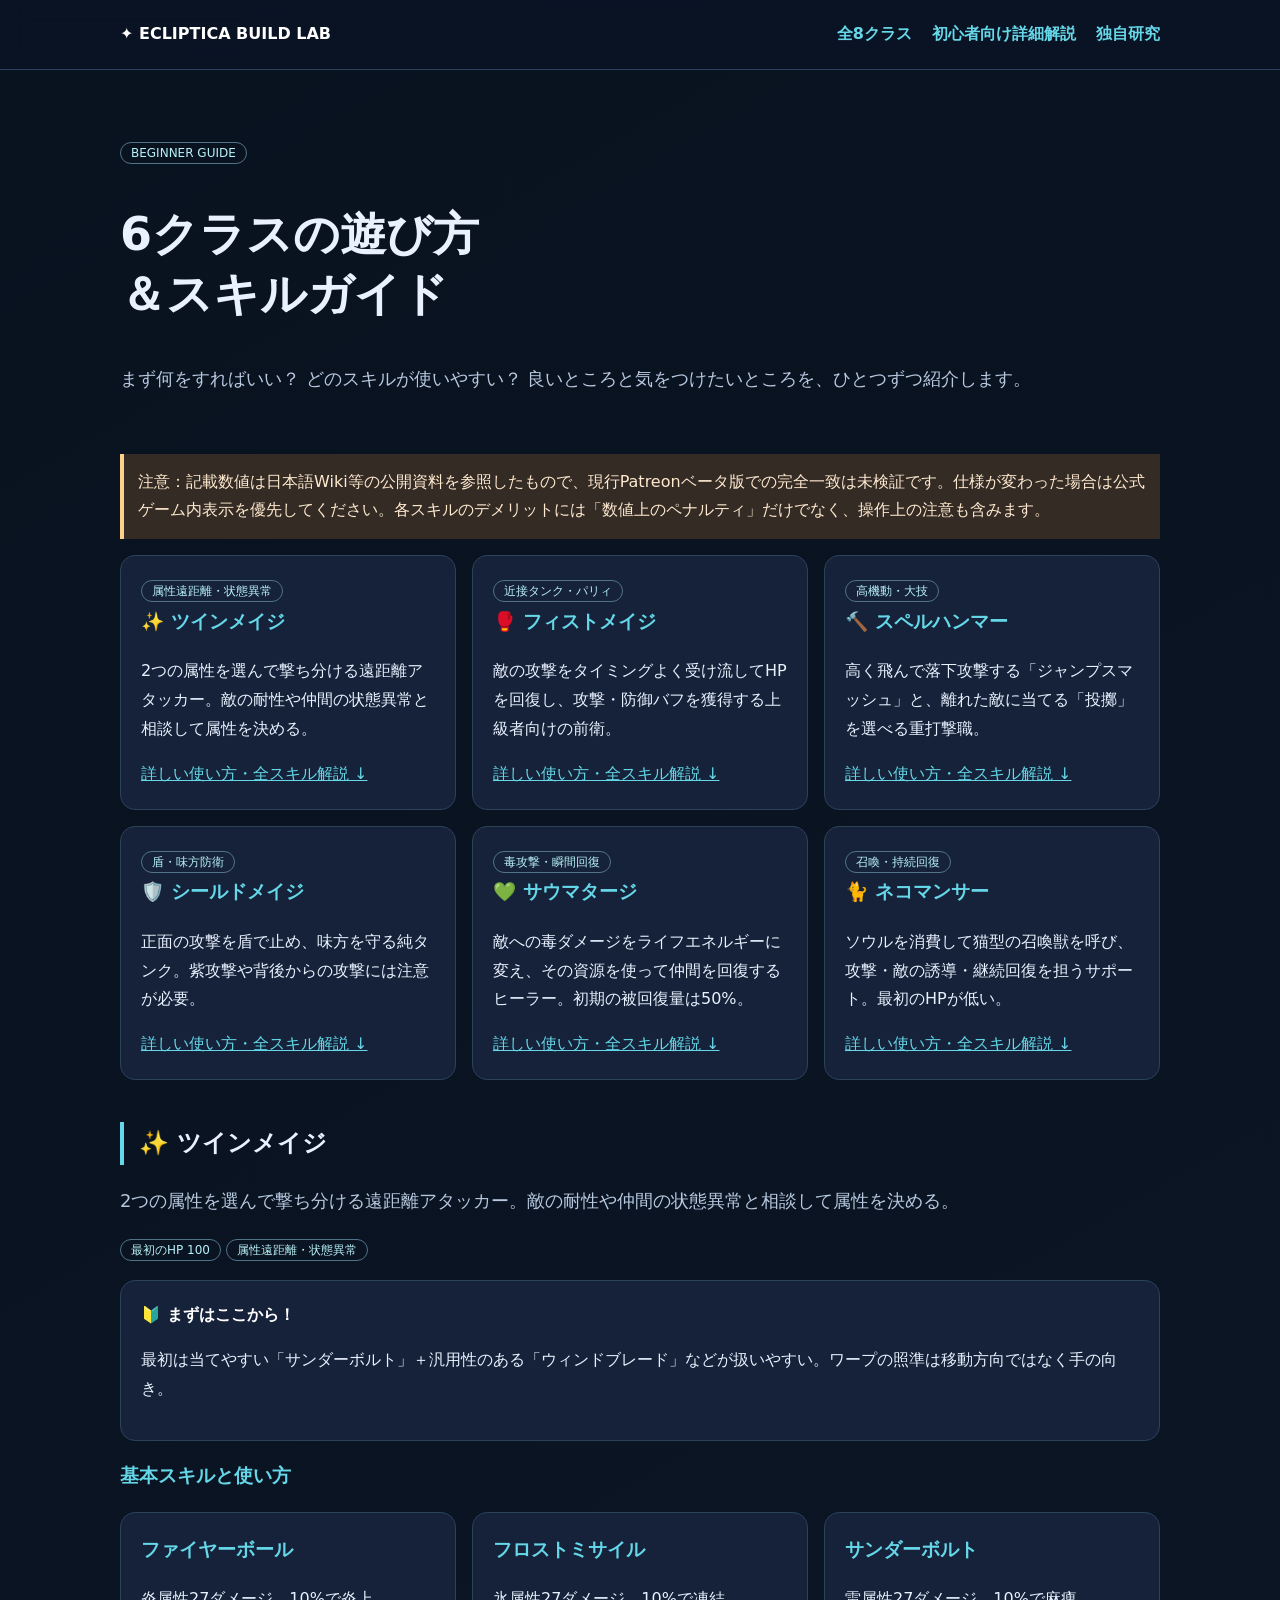
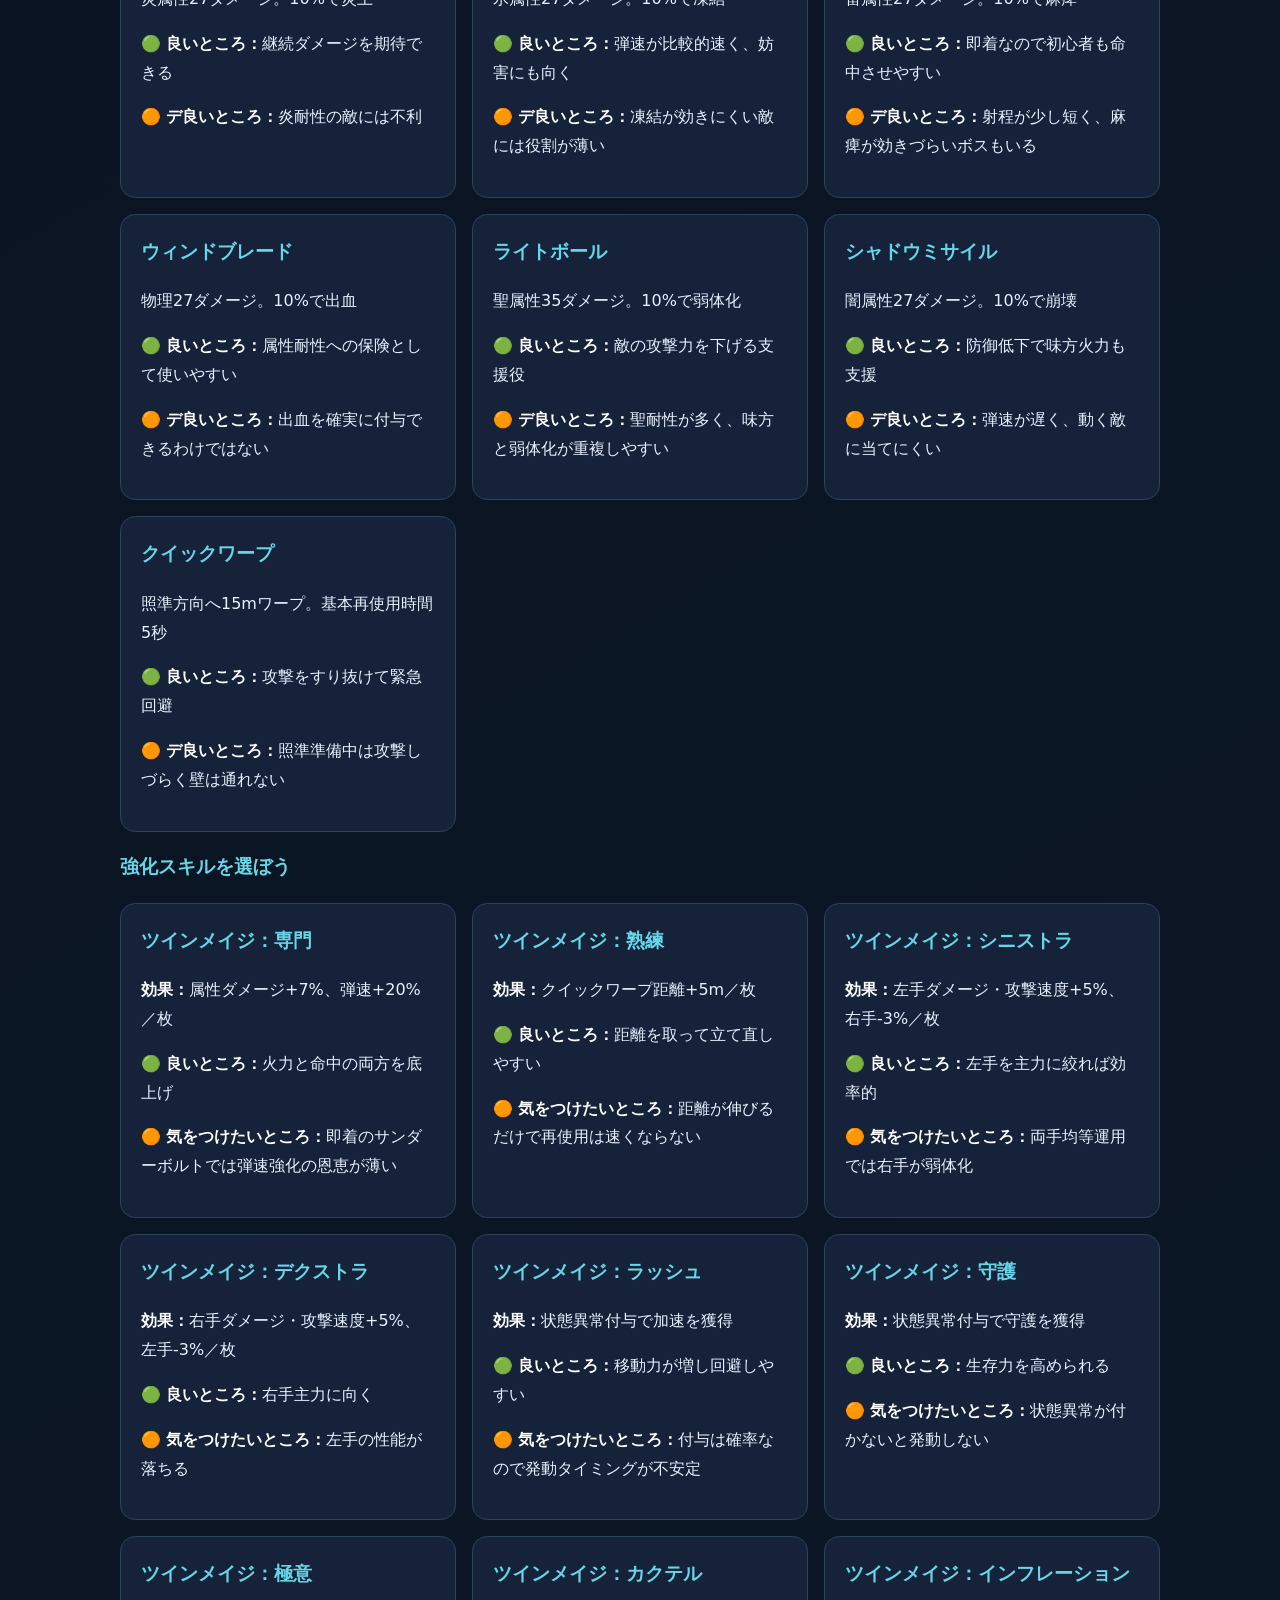
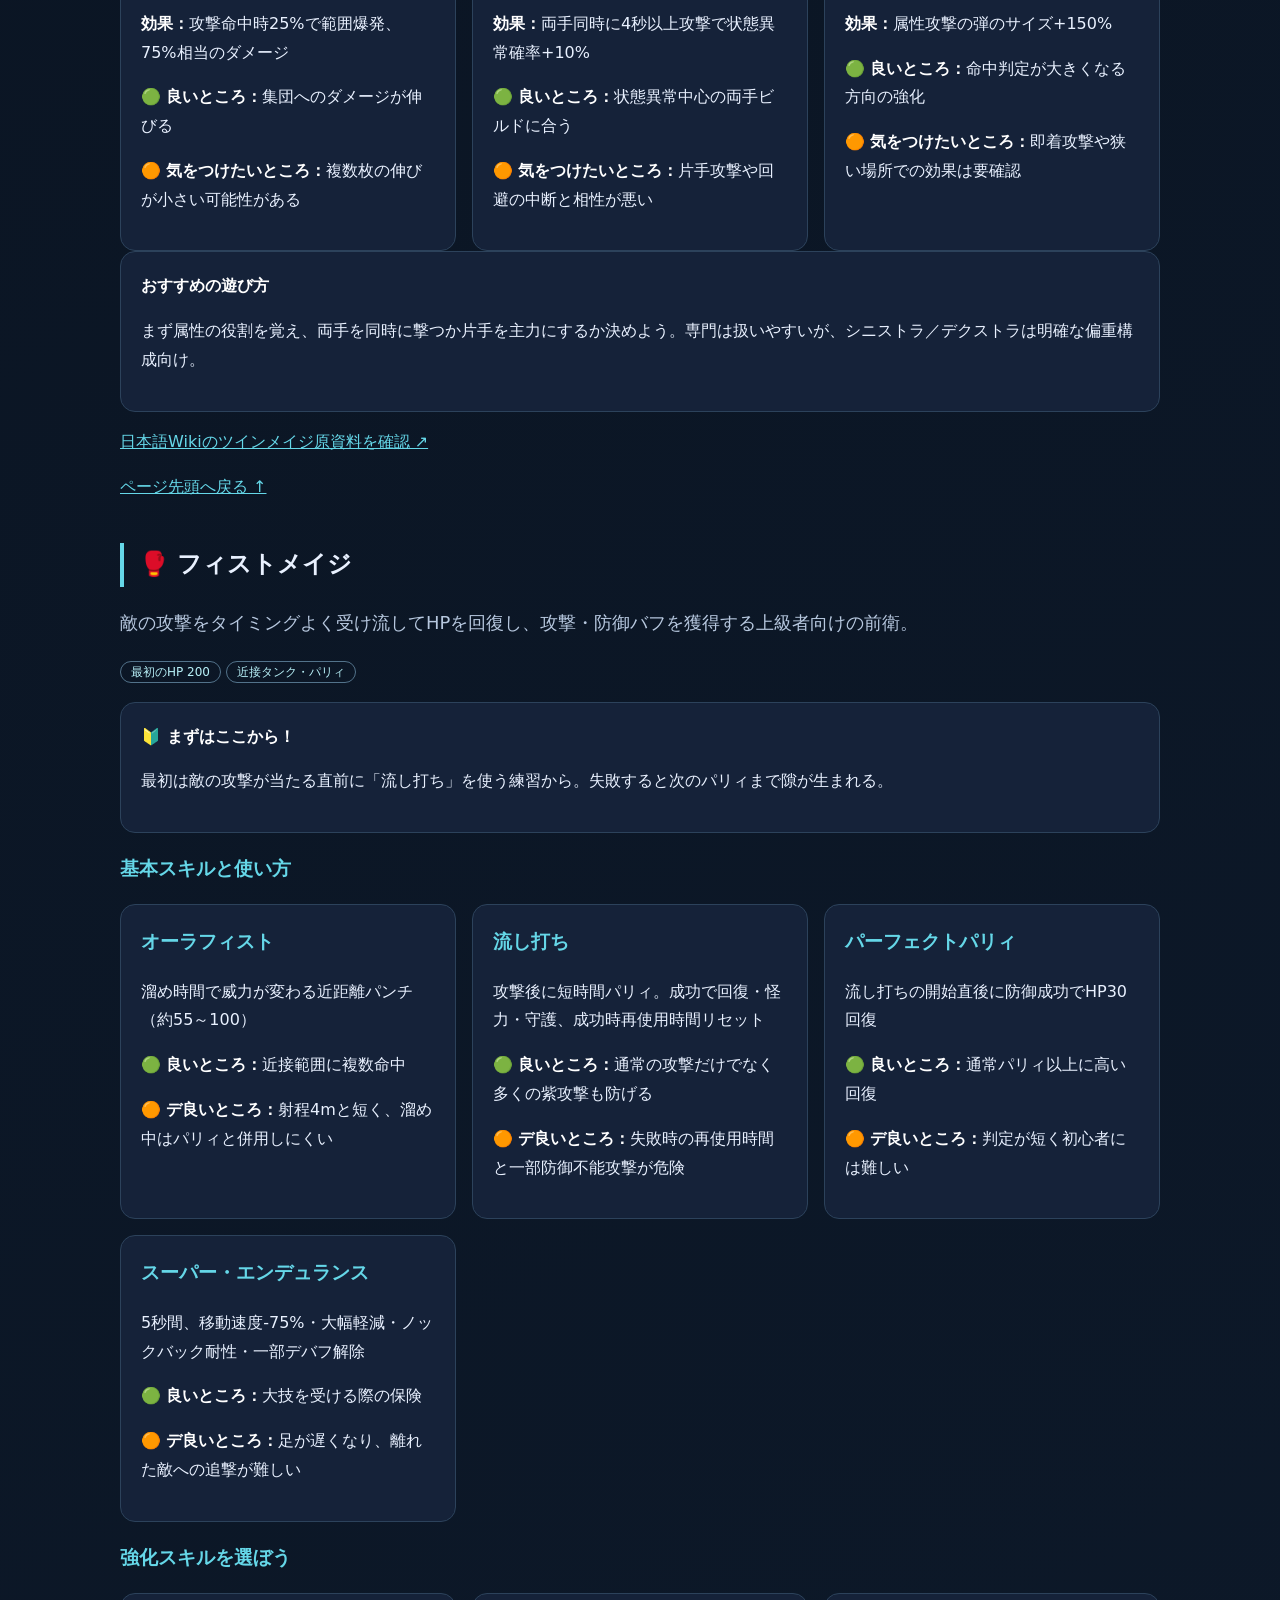
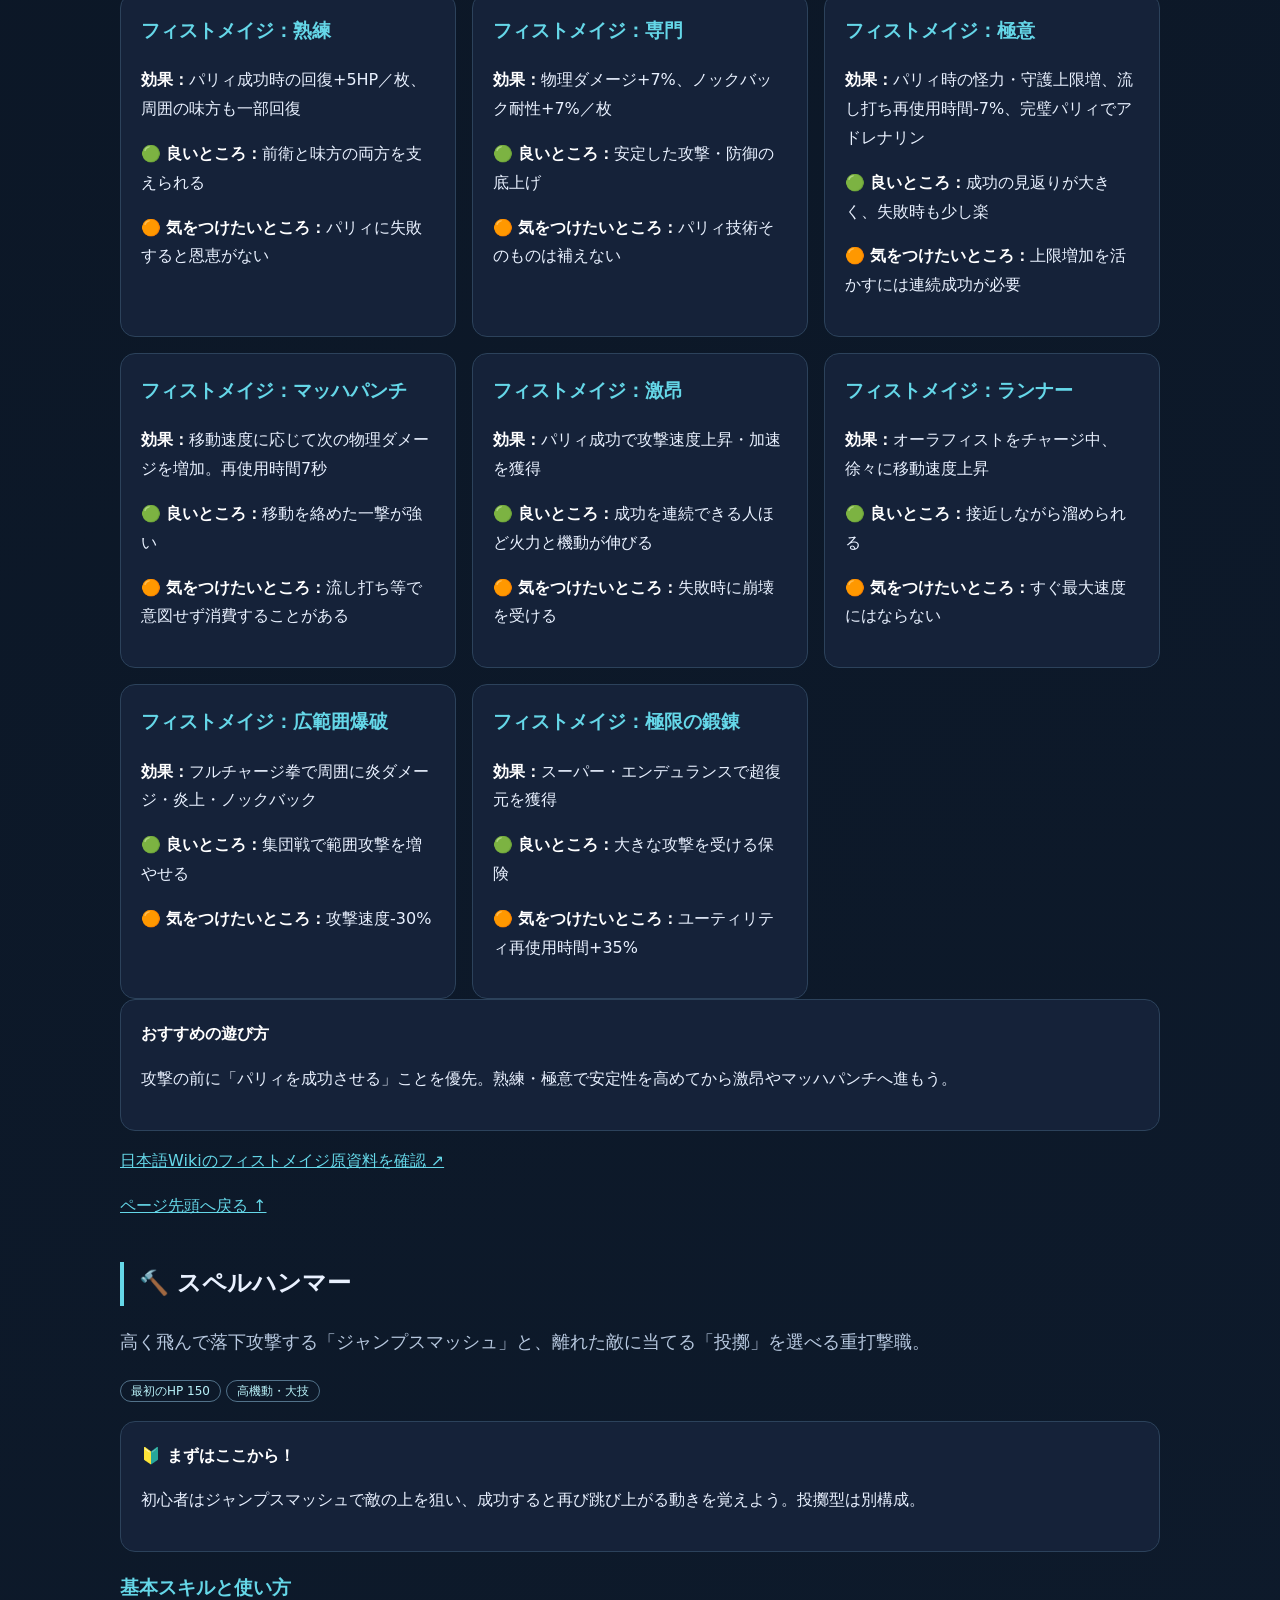
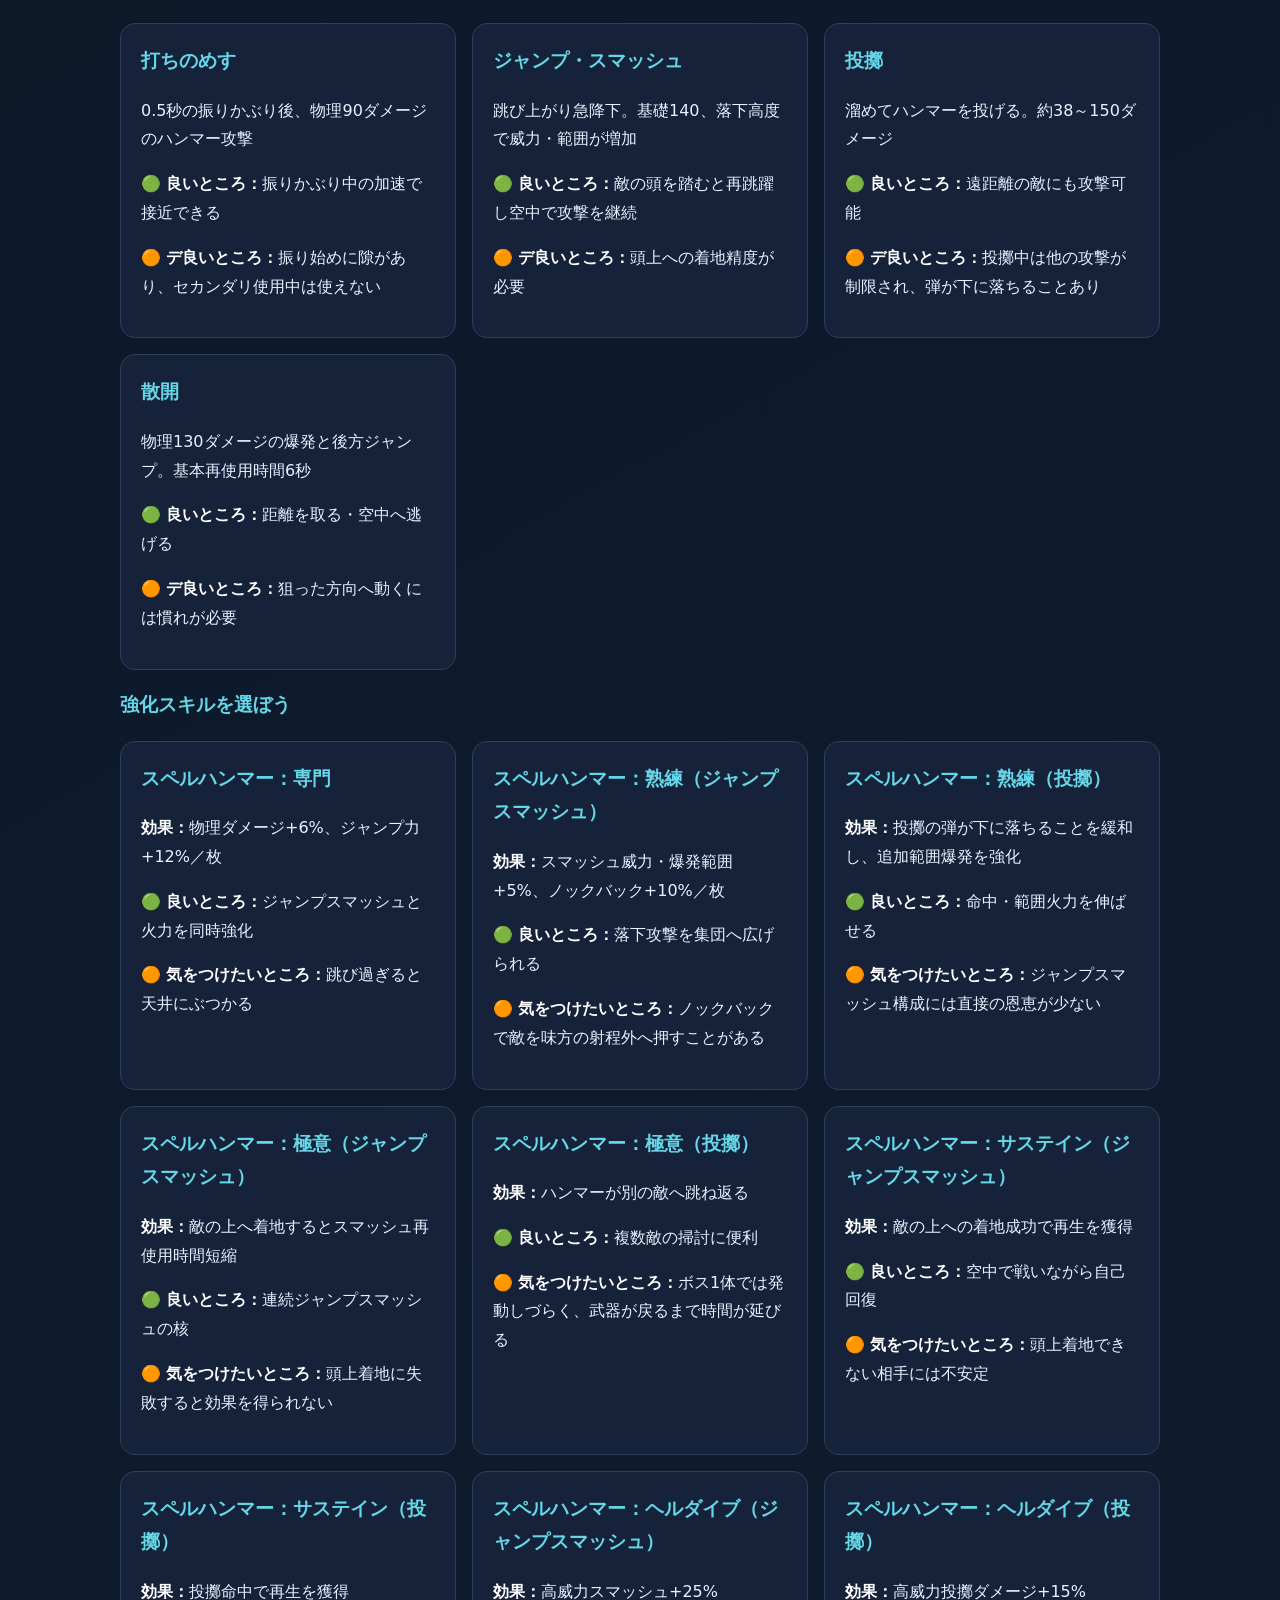
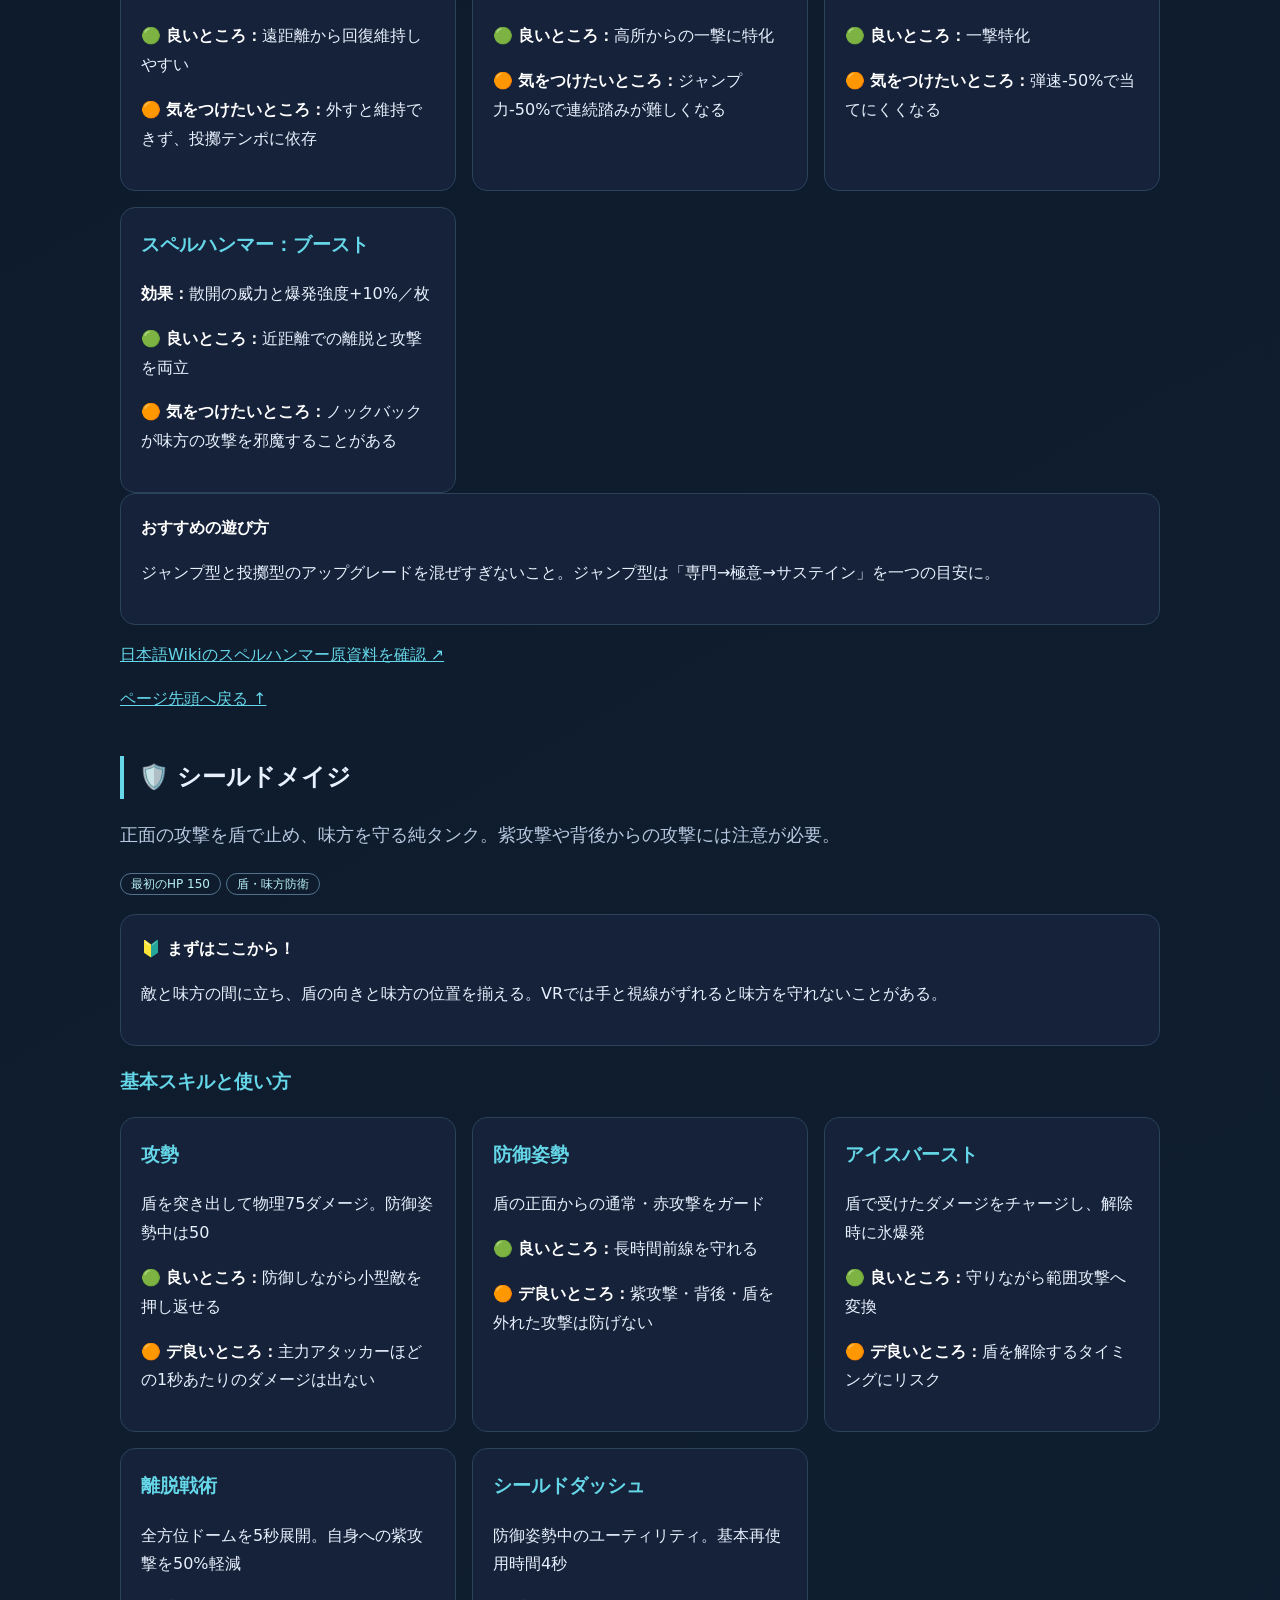
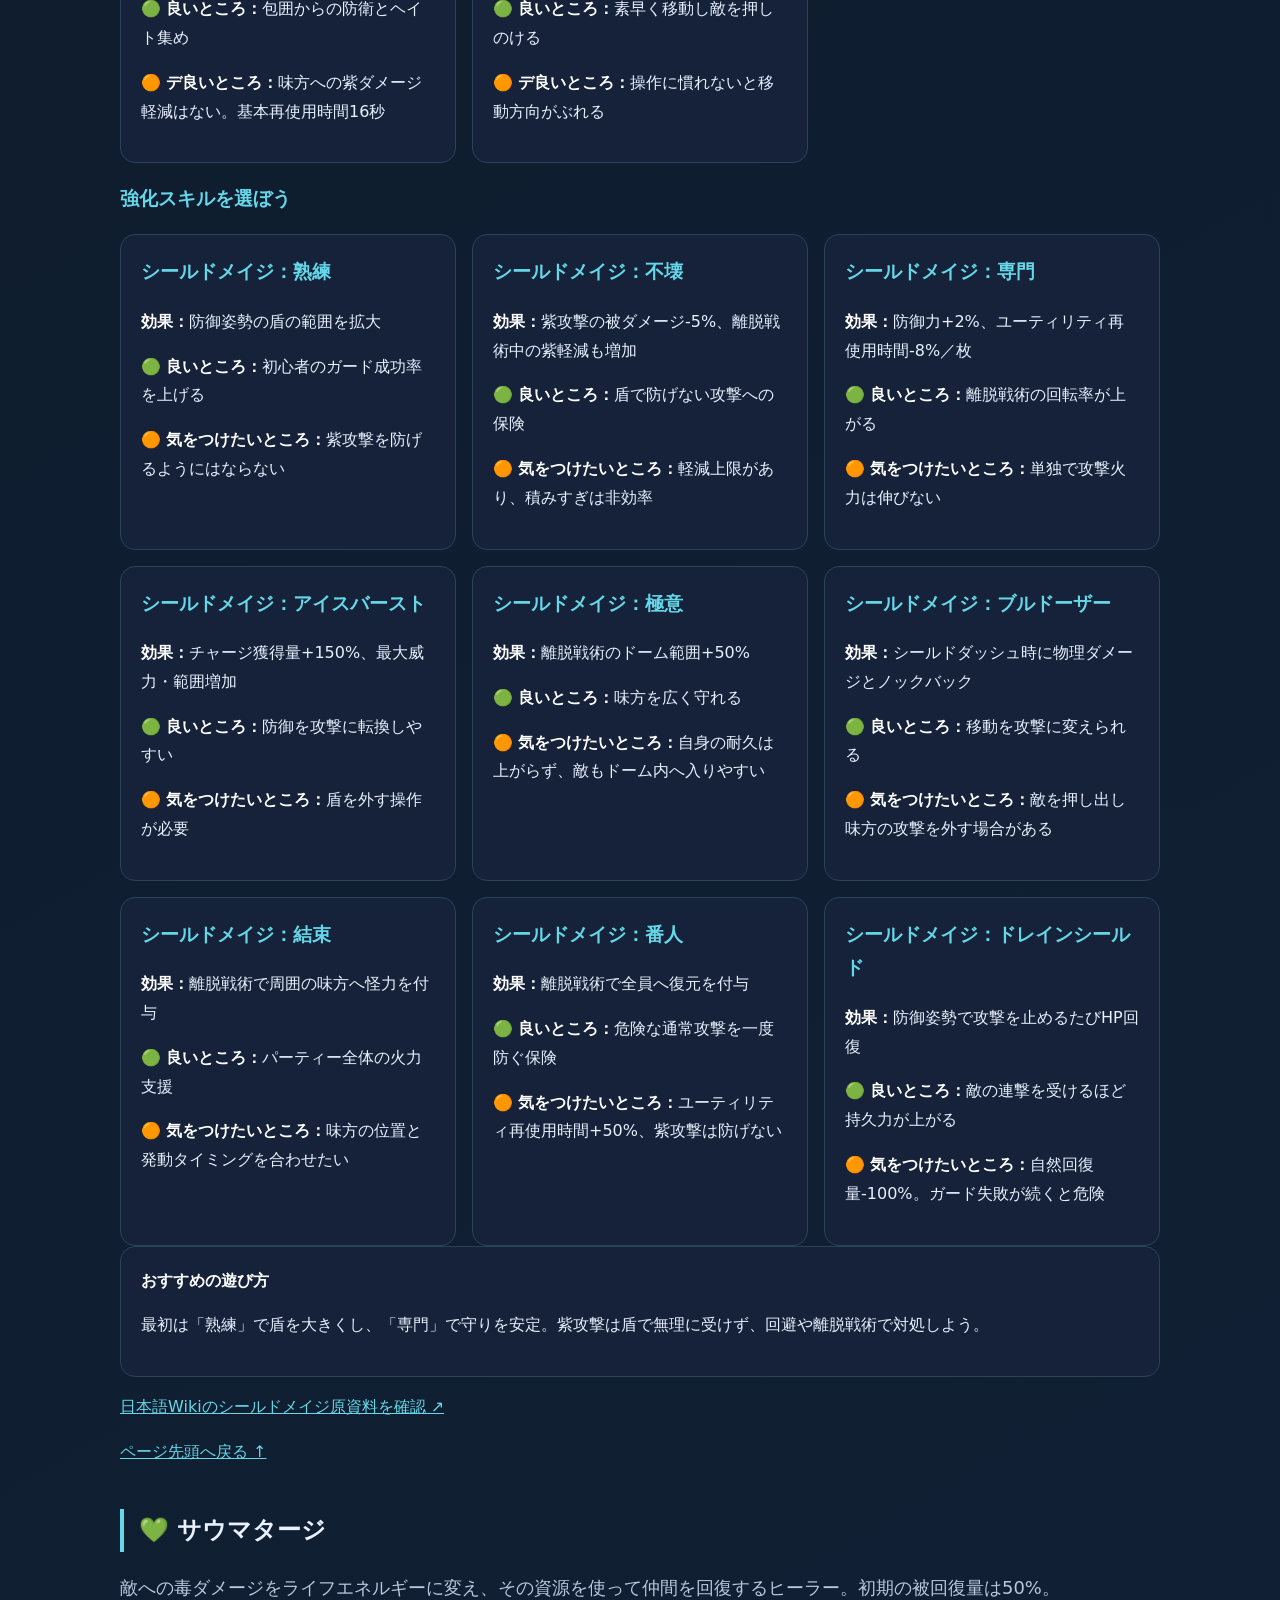
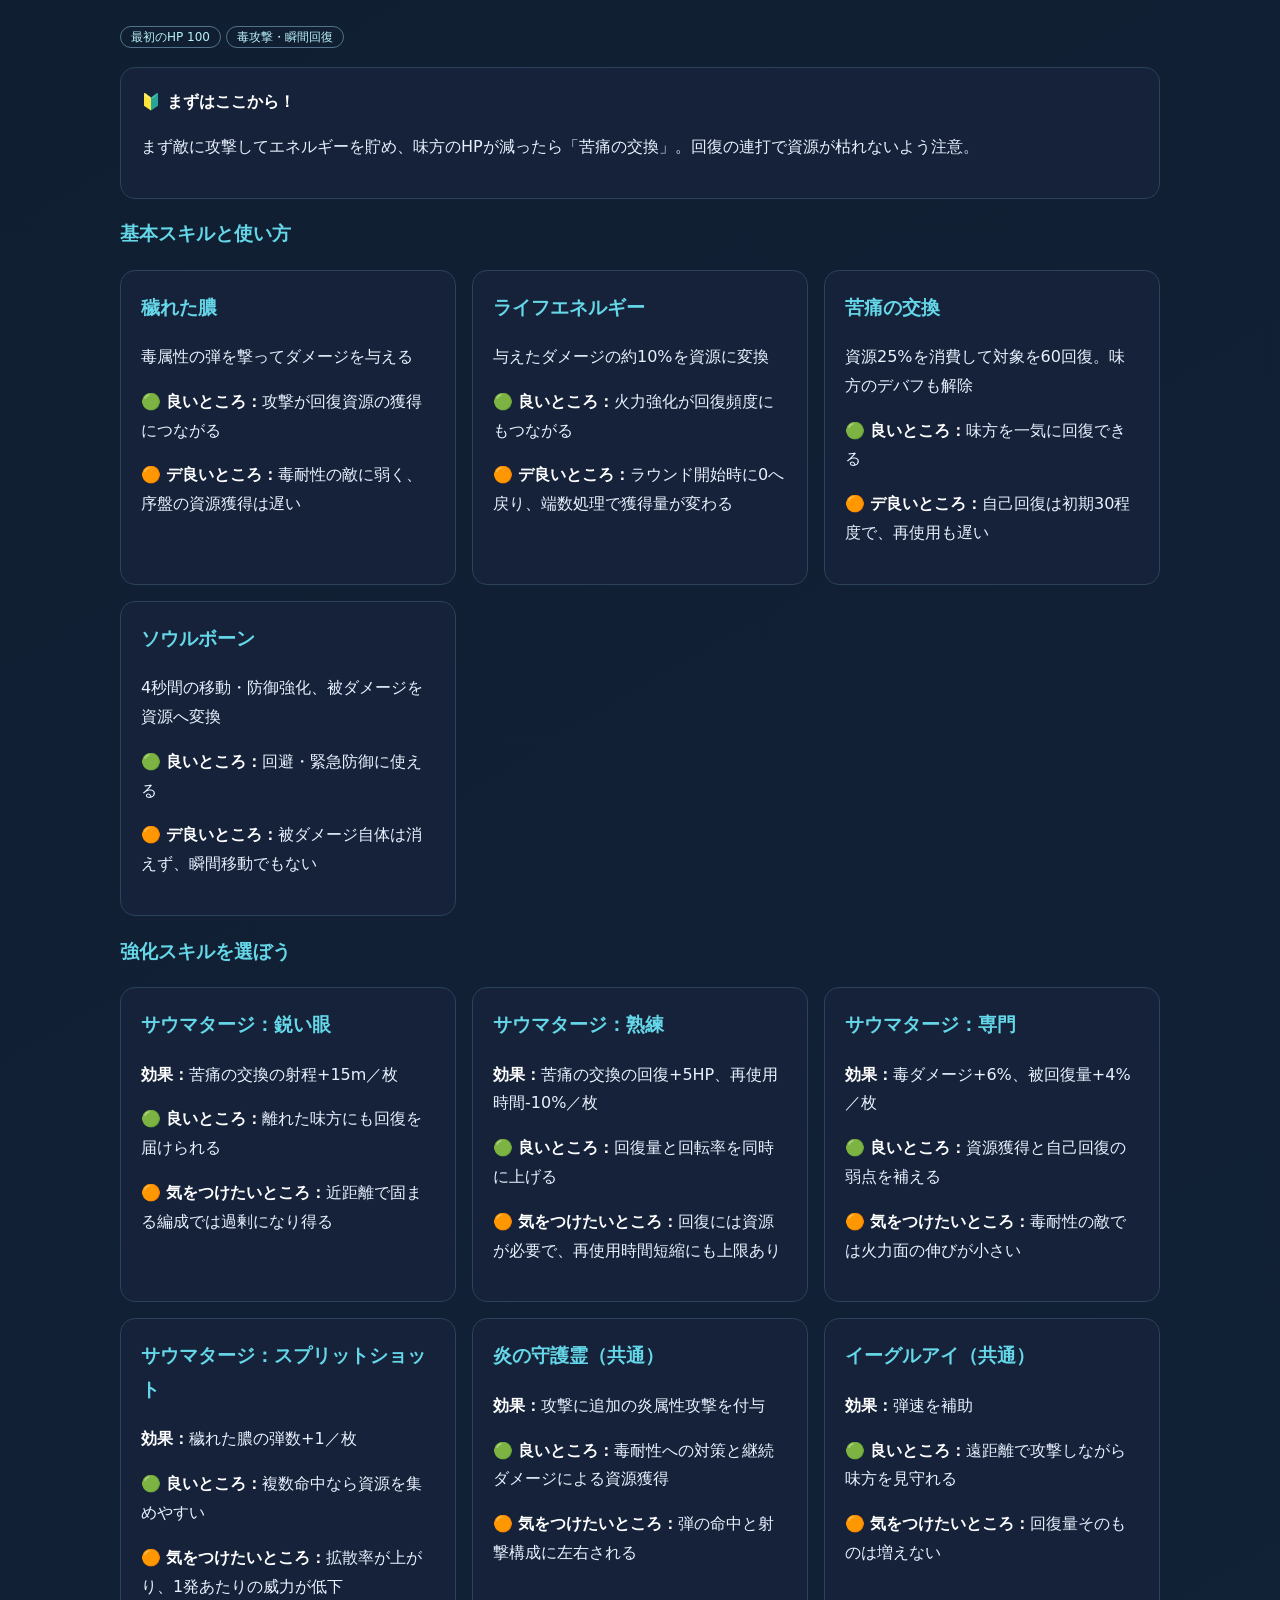
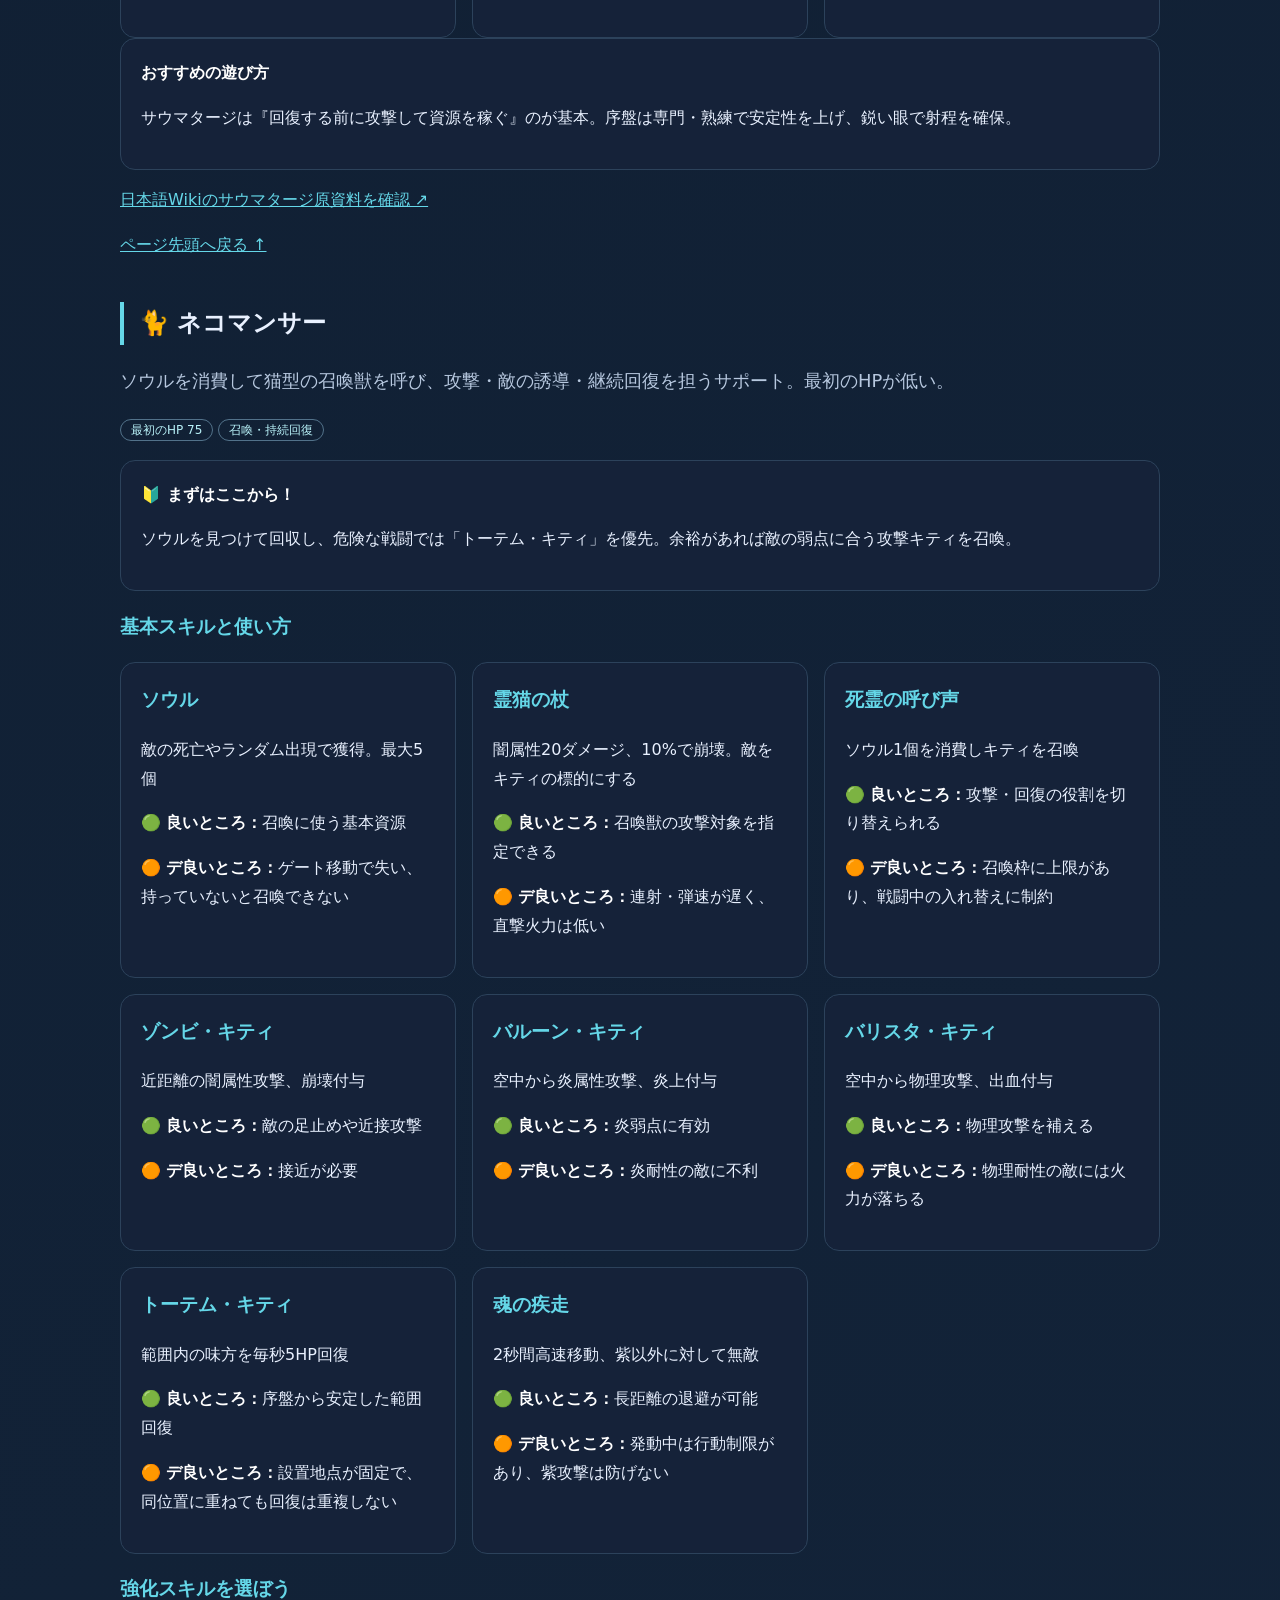
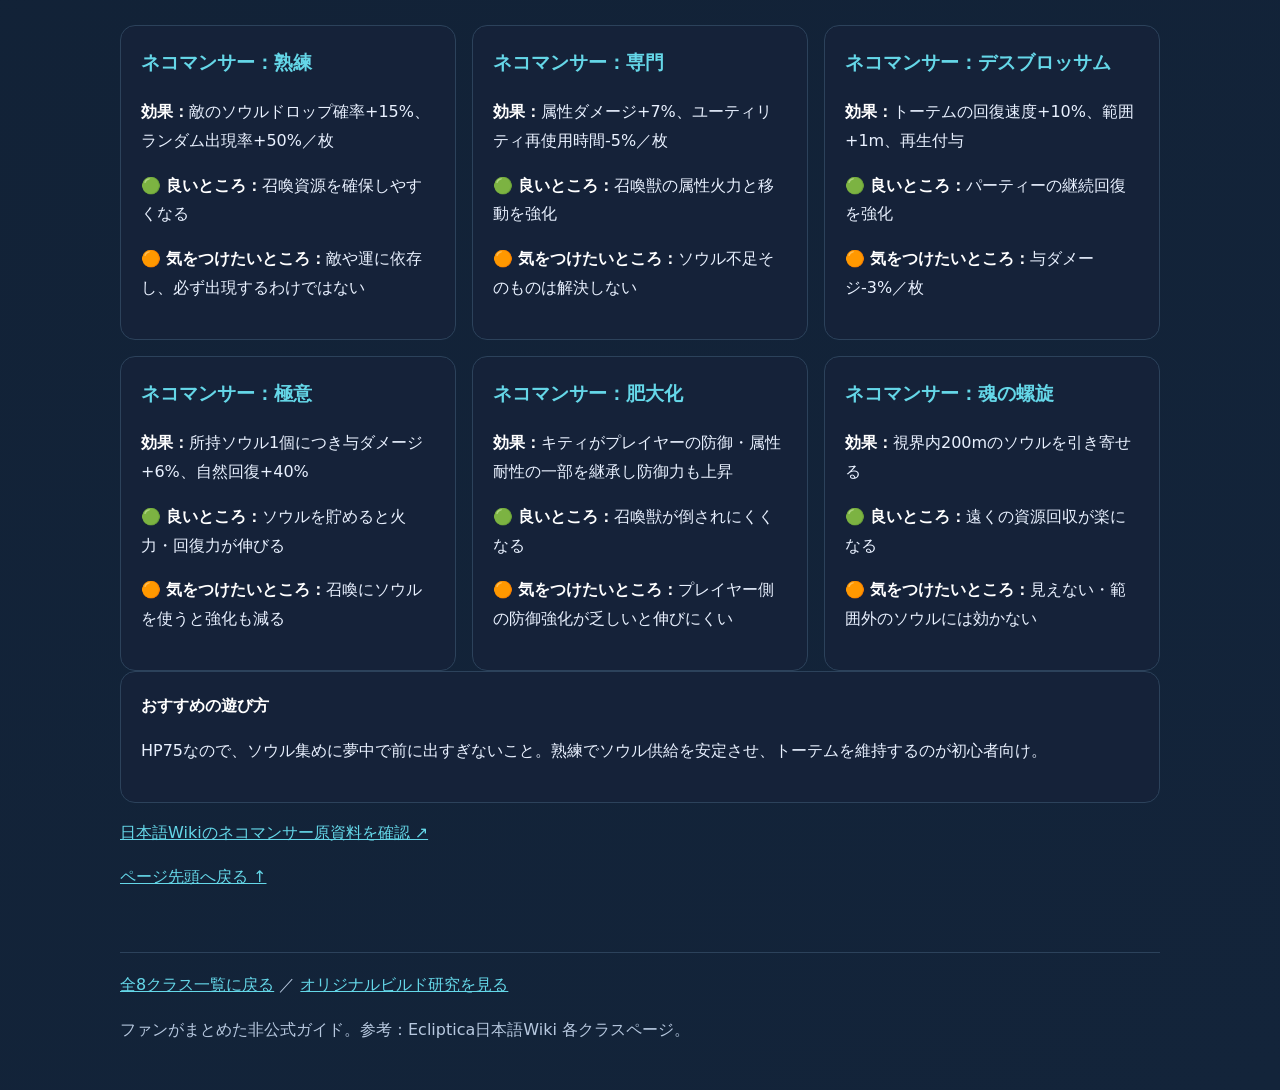
==== commit 485bda48: "Rewrite guide in friendly natural Japanese and improve readability" ====
--- a/classes.html
+++ b/classes.html
@@ -1 +1 @@
-<!doctype html><html lang="ja"><head><meta charset="utf-8"><meta name="viewport" content="width=device-width,initial-scale=1"><title>Ecliptica 初心者向け6クラス徹底解説</title><meta name="description" content="Eclipticaのツインメイジ、フィストメイジ、スペルハンマー、シールドメイジ、サウマタージ、ネコマンサーのスキル・メリット・デメリットを日本語で解説"><link rel="stylesheet" href="style.css"></head><body><header><nav class="wrap"><a href="index.html" class="brand">✦ ECLIPTICA BUILD LAB</a><a href="index.html">全8クラス</a><a href="classes.html">初心者向け詳細解説</a><a href="research.html">独自研究</a></nav></header><main class="wrap" id="top"><section class="hero"><span class="tag">BEGINNER GUIDE</span><h1>初心者向け<br>6クラス徹底解説</h1><p class="lead">役割 → 基本スキル → 日本語アップグレード → メリット・デメリットの順で読める攻略ガイド。初めての人にもわかりやすい言葉で解説します。</p></section><p class="warning">注意：記載数値は日本語Wiki等の公開資料を参照したもので、現行Patreonベータ版での完全一致は未検証です。仕様が変わった場合は公式ゲーム内表示を優先してください。各スキルのデメリットには「数値上のペナルティ」だけでなく、操作上の注意も含みます。</p><div class="cards"><article class="card"><span class="tag">属性遠距離・状態異常</span><h3>✨ ツインメイジ</h3><p>2つの属性を選んで撃ち分ける遠距離アタッカー。敵の耐性や仲間の状態異常と相談して属性を決める。</p><a href="#twin">詳しい使い方・全スキル解説 ↓</a></article><article class="card"><span class="tag">近接タンク・パリィ</span><h3>🥊 フィストメイジ</h3><p>敵の攻撃をタイミングよく受け流してHPを回復し、攻撃・防御バフを獲得する上級者向けの前衛。</p><a href="#fist">詳しい使い方・全スキル解説 ↓</a></article><article class="card"><span class="tag">高機動・大技</span><h3>🔨 スペルハンマー</h3><p>高く飛んで落下攻撃する「ジャンプスマッシュ」と、離れた敵に当てる「投擲」を選べる重打撃職。</p><a href="#hammer">詳しい使い方・全スキル解説 ↓</a></article><article class="card"><span class="tag">盾・味方防衛</span><h3>🛡️ シールドメイジ</h3><p>正面の攻撃を盾で止め、味方を守る純タンク。紫攻撃や背後からの攻撃には注意が必要。</p><a href="#shield">詳しい使い方・全スキル解説 ↓</a></article><article class="card"><span class="tag">毒攻撃・瞬間回復</span><h3>💚 サウマタージ</h3><p>敵への毒ダメージをライフエネルギーに変え、その資源を使って仲間を回復するヒーラー。初期の被回復量は50%。</p><a href="#thaum">詳しい使い方・全スキル解説 ↓</a></article><article class="card"><span class="tag">召喚・持続回復</span><h3>🐈 ネコマンサー</h3><p>ソウルを消費して猫型の召喚獣を呼び、攻撃・敵の誘導・継続回復を担うサポート。初期HPが低い。</p><a href="#neko">詳しい使い方・全スキル解説 ↓</a></article></div><section id="twin"><h2>✨ ツインメイジ</h2><p class="lead">2つの属性を選んで撃ち分ける遠距離アタッカー。敵の耐性や仲間の状態異常と相談して属性を決める。</p><p><span class="tag">初期HP 100</span> <span class="tag">属性遠距離・状態異常</span></p><div class="note"><strong>🔰 初心者はまずここから</strong><p>最初は当てやすい「サンダーボルト」＋汎用性のある「ウィンドブレード」などが扱いやすい。ワープの照準は移動方向ではなく手の向き。</p></div><h3>基本スキルと使い方</h3><div class="cards"><article class="card"><h3>ファイヤーボール</h3><p>炎属性27ダメージ。10%で炎上</p><p>🟢 <strong>メリット：</strong>継続ダメージを期待できる</p><p>🟠 <strong>デメリット：</strong>炎耐性の敵には不利</p></article><article class="card"><h3>フロストミサイル</h3><p>氷属性27ダメージ。10%で凍結</p><p>🟢 <strong>メリット：</strong>弾速が比較的速く、妨害にも向く</p><p>🟠 <strong>デメリット：</strong>凍結が効きにくい敵には役割が薄い</p></article><article class="card"><h3>サンダーボルト</h3><p>雷属性27ダメージ。10%で麻痺</p><p>🟢 <strong>メリット：</strong>即着なので初心者も命中させやすい</p><p>🟠 <strong>デメリット：</strong>射程が少し短く、麻痺が効きづらいボスもいる</p></article><article class="card"><h3>ウィンドブレード</h3><p>物理27ダメージ。10%で出血</p><p>🟢 <strong>メリット：</strong>属性耐性への保険として使いやすい</p><p>🟠 <strong>デメリット：</strong>出血を確実に付与できるわけではない</p></article><article class="card"><h3>ライトボール</h3><p>聖属性35ダメージ。10%で弱体化</p><p>🟢 <strong>メリット：</strong>敵の攻撃力を下げる支援役</p><p>🟠 <strong>デメリット：</strong>聖耐性が多く、味方と弱体化が重複しやすい</p></article><article class="card"><h3>シャドウミサイル</h3><p>闇属性27ダメージ。10%で崩壊</p><p>🟢 <strong>メリット：</strong>防御低下で味方火力も支援</p><p>🟠 <strong>デメリット：</strong>弾速が遅く、動く敵に当てにくい</p></article><article class="card"><h3>クイックワープ</h3><p>照準方向へ15mワープ。基本CD5秒</p><p>🟢 <strong>メリット：</strong>攻撃をすり抜けて緊急回避</p><p>🟠 <strong>デメリット：</strong>照準準備中は攻撃しづらく壁は通れない</p></article></div><h3>日本語アップグレード解説</h3><div class="cards"><article class="card"><h3>ツインメイジ：専門</h3><p><strong>効果：</strong>属性ダメージ+7%、弾速+20%／枚</p><p>🟢 <strong>メリット：</strong>火力と命中の両方を底上げ</p><p>🟠 <strong>デメリット・注意：</strong>即着のサンダーボルトでは弾速強化の恩恵が薄い</p></article><article class="card"><h3>ツインメイジ：熟練</h3><p><strong>効果：</strong>クイックワープ距離+5m／枚</p><p>🟢 <strong>メリット：</strong>距離を取って立て直しやすい</p><p>🟠 <strong>デメリット・注意：</strong>距離が伸びるだけで再使用は速くならない</p></article><article class="card"><h3>ツインメイジ：シニストラ</h3><p><strong>効果：</strong>左手ダメージ・攻撃速度+5%、右手-3%／枚</p><p>🟢 <strong>メリット：</strong>左手を主力に絞れば効率的</p><p>🟠 <strong>デメリット・注意：</strong>両手均等運用では右手が弱体化</p></article><article class="card"><h3>ツインメイジ：デクストラ</h3><p><strong>効果：</strong>右手ダメージ・攻撃速度+5%、左手-3%／枚</p><p>🟢 <strong>メリット：</strong>右手主力に向く</p><p>🟠 <strong>デメリット・注意：</strong>左手の性能が落ちる</p></article><article class="card"><h3>ツインメイジ：ラッシュ</h3><p><strong>効果：</strong>状態異常付与で加速を獲得</p><p>🟢 <strong>メリット：</strong>移動力が増し回避しやすい</p><p>🟠 <strong>デメリット・注意：</strong>付与は確率なので発動タイミングが不安定</p></article><article class="card"><h3>ツインメイジ：守護</h3><p><strong>効果：</strong>状態異常付与で守護を獲得</p><p>🟢 <strong>メリット：</strong>生存力を高められる</p><p>🟠 <strong>デメリット・注意：</strong>状態異常が付かないと発動しない</p></article><article class="card"><h3>ツインメイジ：極意</h3><p><strong>効果：</strong>攻撃命中時25%で範囲爆発、75%相当のダメージ</p><p>🟢 <strong>メリット：</strong>集団へのダメージが伸びる</p><p>🟠 <strong>デメリット・注意：</strong>複数枚の伸びが小さい可能性がある</p></article><article class="card"><h3>ツインメイジ：カクテル</h3><p><strong>効果：</strong>両手同時に4秒以上攻撃で状態異常確率+10%</p><p>🟢 <strong>メリット：</strong>状態異常中心の両手ビルドに合う</p><p>🟠 <strong>デメリット・注意：</strong>片手攻撃や回避の中断と相性が悪い</p></article><article class="card"><h3>ツインメイジ：インフレーション</h3><p><strong>効果：</strong>エレメンタル・ハンド弾のサイズ+150%</p><p>🟢 <strong>メリット：</strong>命中判定が大きくなる方向の強化</p><p>🟠 <strong>デメリット・注意：</strong>即着攻撃や狭い場所での効果は要確認</p></article></div><div class="note"><strong>おすすめの考え方</strong><p>まず属性の役割を覚え、両手を同時に撃つか片手を主力にするか決めよう。専門は扱いやすいが、シニストラ／デクストラは明確な偏重構成向け。</p></div><p><a href="https://wikiwiki.jp/ecliptica/%E3%83%84%E3%82%A4%E3%83%B3%E3%83%A1%E3%82%A4%E3%82%B8" target="_blank" rel="noopener">日本語Wikiのツインメイジ原資料を確認 ↗</a></p><p><a href="#top">ページ先頭へ戻る ↑</a></p></section><section id="fist"><h2>🥊 フィストメイジ</h2><p class="lead">敵の攻撃をタイミングよく受け流してHPを回復し、攻撃・防御バフを獲得する上級者向けの前衛。</p><p><span class="tag">初期HP 200</span> <span class="tag">近接タンク・パリィ</span></p><div class="note"><strong>🔰 初心者はまずここから</strong><p>最初は敵の攻撃が当たる直前に「流し打ち」を使う練習から。失敗すると次のパリィまで隙が生まれる。</p></div><h3>基本スキルと使い方</h3><div class="cards"><article class="card"><h3>オーラフィスト</h3><p>溜め時間で威力が変わる近距離パンチ（約55～100）</p><p>🟢 <strong>メリット：</strong>近接範囲に複数命中</p><p>🟠 <strong>デメリット：</strong>射程4mと短く、溜め中はパリィと併用しにくい</p></article><article class="card"><h3>流し打ち</h3><p>攻撃後に短時間パリィ。成功で回復・怪力・守護、成功時CDリセット</p><p>🟢 <strong>メリット：</strong>通常の攻撃だけでなく多くの紫攻撃も防げる</p><p>🟠 <strong>デメリット：</strong>失敗時のCDと一部防御不能攻撃が危険</p></article><article class="card"><h3>パーフェクトパリィ</h3><p>流し打ちの開始直後に防御成功でHP30回復</p><p>🟢 <strong>メリット：</strong>通常パリィ以上に高い回復</p><p>🟠 <strong>デメリット：</strong>判定が短く初心者には難しい</p></article><article class="card"><h3>スーパー・エンデュランス</h3><p>5秒間、移動速度-75%・大幅軽減・ノックバック耐性・一部デバフ解除</p><p>🟢 <strong>メリット：</strong>大技を受ける際の保険</p><p>🟠 <strong>デメリット：</strong>足が遅くなり、離れた敵への追撃が難しい</p></article></div><h3>日本語アップグレード解説</h3><div class="cards"><article class="card"><h3>フィストメイジ：熟練</h3><p><strong>効果：</strong>パリィ成功時の回復+5HP／枚、周囲の味方も一部回復</p><p>🟢 <strong>メリット：</strong>前衛と味方の両方を支えられる</p><p>🟠 <strong>デメリット・注意：</strong>パリィに失敗すると恩恵がない</p></article><article class="card"><h3>フィストメイジ：専門</h3><p><strong>効果：</strong>物理ダメージ+7%、ノックバック耐性+7%／枚</p><p>🟢 <strong>メリット：</strong>安定した攻撃・防御の底上げ</p><p>🟠 <strong>デメリット・注意：</strong>パリィ技術そのものは補えない</p></article><article class="card"><h3>フィストメイジ：極意</h3><p><strong>効果：</strong>パリィ時の怪力・守護上限増、流し打ちCD-7%、完璧パリィでアドレナリン</p><p>🟢 <strong>メリット：</strong>成功の見返りが大きく、失敗時も少し楽</p><p>🟠 <strong>デメリット・注意：</strong>上限増加を活かすには連続成功が必要</p></article><article class="card"><h3>フィストメイジ：マッハパンチ</h3><p><strong>効果：</strong>移動速度に応じて次の物理ダメージを増加。CD7秒</p><p>🟢 <strong>メリット：</strong>移動を絡めた一撃が強い</p><p>🟠 <strong>デメリット・注意：</strong>流し打ち等で意図せず消費することがある</p></article><article class="card"><h3>フィストメイジ：激昂</h3><p><strong>効果：</strong>パリィ成功で攻撃速度上昇・加速を獲得</p><p>🟢 <strong>メリット：</strong>成功を連続できる人ほど火力と機動が伸びる</p><p>🟠 <strong>デメリット・注意：</strong>失敗時に崩壊を受ける</p></article><article class="card"><h3>フィストメイジ：ランナー</h3><p><strong>効果：</strong>オーラフィストをチャージ中、徐々に移動速度上昇</p><p>🟢 <strong>メリット：</strong>接近しながら溜められる</p><p>🟠 <strong>デメリット・注意：</strong>すぐ最大速度にはならない</p></article><article class="card"><h3>フィストメイジ：広範囲爆破</h3><p><strong>効果：</strong>フルチャージ拳で周囲に炎ダメージ・炎上・ノックバック</p><p>🟢 <strong>メリット：</strong>集団戦で範囲攻撃を増やせる</p><p>🟠 <strong>デメリット・注意：</strong>攻撃速度-30%</p></article><article class="card"><h3>フィストメイジ：極限の鍛錬</h3><p><strong>効果：</strong>スーパー・エンデュランスで超復元を獲得</p><p>🟢 <strong>メリット：</strong>大きな攻撃を受ける保険</p><p>🟠 <strong>デメリット・注意：</strong>ユーティリティCD+35%</p></article></div><div class="note"><strong>おすすめの考え方</strong><p>攻撃の前に「パリィを成功させる」ことを優先。熟練・極意で安定性を高めてから激昂やマッハパンチへ進もう。</p></div><p><a href="https://wikiwiki.jp/ecliptica/%E3%83%95%E3%82%A3%E3%82%B9%E3%83%88%E3%83%A1%E3%82%A4%E3%82%B8" target="_blank" rel="noopener">日本語Wikiのフィストメイジ原資料を確認 ↗</a></p><p><a href="#top">ページ先頭へ戻る ↑</a></p></section><section id="hammer"><h2>🔨 スペルハンマー</h2><p class="lead">高く飛んで落下攻撃する「ジャンプスマッシュ」と、離れた敵に当てる「投擲」を選べる重打撃職。</p><p><span class="tag">初期HP 150</span> <span class="tag">高機動・大技</span></p><div class="note"><strong>🔰 初心者はまずここから</strong><p>初心者はジャンプスマッシュで敵の上を狙い、成功すると再び跳び上がる動きを覚えよう。投擲型は別構成。</p></div><h3>基本スキルと使い方</h3><div class="cards"><article class="card"><h3>打ちのめす</h3><p>0.5秒の振りかぶり後、物理90ダメージのハンマー攻撃</p><p>🟢 <strong>メリット：</strong>振りかぶり中の加速で接近できる</p><p>🟠 <strong>デメリット：</strong>振り始めに隙があり、セカンダリ使用中は使えない</p></article><article class="card"><h3>ジャンプ・スマッシュ</h3><p>跳び上がり急降下。基礎140、落下高度で威力・範囲が増加</p><p>🟢 <strong>メリット：</strong>敵の頭を踏むと再跳躍し空中で攻撃を継続</p><p>🟠 <strong>デメリット：</strong>頭上への着地精度が必要</p></article><article class="card"><h3>投擲</h3><p>溜めてハンマーを投げる。約38～150ダメージ</p><p>🟢 <strong>メリット：</strong>遠距離の敵にも攻撃可能</p><p>🟠 <strong>デメリット：</strong>投擲中は他の攻撃が制限され、弾道落下あり</p></article><article class="card"><h3>散開</h3><p>物理130ダメージの爆発と後方ジャンプ。基本CD6秒</p><p>🟢 <strong>メリット：</strong>距離を取る・空中へ逃げる</p><p>🟠 <strong>デメリット：</strong>狙った方向へ動くには慣れが必要</p></article></div><h3>日本語アップグレード解説</h3><div class="cards"><article class="card"><h3>スペルハンマー：専門</h3><p><strong>効果：</strong>物理ダメージ+6%、ジャンプ力+12%／枚</p><p>🟢 <strong>メリット：</strong>ジャンプスマッシュと火力を同時強化</p><p>🟠 <strong>デメリット・注意：</strong>跳び過ぎると天井にぶつかる</p></article><article class="card"><h3>スペルハンマー：熟練（ジャンプスマッシュ）</h3><p><strong>効果：</strong>スマッシュ威力・爆発範囲+5%、ノックバック+10%／枚</p><p>🟢 <strong>メリット：</strong>落下攻撃を集団へ広げられる</p><p>🟠 <strong>デメリット・注意：</strong>ノックバックで敵を味方の射程外へ押すことがある</p></article><article class="card"><h3>スペルハンマー：熟練（投擲）</h3><p><strong>効果：</strong>投擲の弾道落下を緩和し、追加範囲爆発を強化</p><p>🟢 <strong>メリット：</strong>命中・範囲火力を伸ばせる</p><p>🟠 <strong>デメリット・注意：</strong>ジャンプスマッシュ構成には直接の恩恵が少ない</p></article><article class="card"><h3>スペルハンマー：極意（ジャンプスマッシュ）</h3><p><strong>効果：</strong>敵の上へ着地するとスマッシュCD短縮</p><p>🟢 <strong>メリット：</strong>連続ジャンプスマッシュの核</p><p>🟠 <strong>デメリット・注意：</strong>頭上着地に失敗すると効果を得られない</p></article><article class="card"><h3>スペルハンマー：極意（投擲）</h3><p><strong>効果：</strong>ハンマーが別の敵へ跳ね返る</p><p>🟢 <strong>メリット：</strong>複数敵の掃討に便利</p><p>🟠 <strong>デメリット・注意：</strong>ボス1体では発動しづらく、武器が戻るまで時間が延びる</p></article><article class="card"><h3>スペルハンマー：サステイン（ジャンプスマッシュ）</h3><p><strong>効果：</strong>敵の上への着地成功で再生を獲得</p><p>🟢 <strong>メリット：</strong>空中で戦いながら自己回復</p><p>🟠 <strong>デメリット・注意：</strong>頭上着地できない相手には不安定</p></article><article class="card"><h3>スペルハンマー：サステイン（投擲）</h3><p><strong>効果：</strong>投擲命中で再生を獲得</p><p>🟢 <strong>メリット：</strong>遠距離から回復維持しやすい</p><p>🟠 <strong>デメリット・注意：</strong>外すと維持できず、投擲テンポに依存</p></article><article class="card"><h3>スペルハンマー：ヘルダイブ（ジャンプスマッシュ）</h3><p><strong>効果：</strong>高威力スマッシュ+25%</p><p>🟢 <strong>メリット：</strong>高所からの一撃に特化</p><p>🟠 <strong>デメリット・注意：</strong>ジャンプ力-50%で連続踏みが難しくなる</p></article><article class="card"><h3>スペルハンマー：ヘルダイブ（投擲）</h3><p><strong>効果：</strong>高威力投擲ダメージ+15%</p><p>🟢 <strong>メリット：</strong>一撃特化</p><p>🟠 <strong>デメリット・注意：</strong>弾速-50%で当てにくくなる</p></article><article class="card"><h3>スペルハンマー：ブースト</h3><p><strong>効果：</strong>散開の威力と爆発強度+10%／枚</p><p>🟢 <strong>メリット：</strong>近距離での離脱と攻撃を両立</p><p>🟠 <strong>デメリット・注意：</strong>ノックバックが味方の攻撃を邪魔することがある</p></article></div><div class="note"><strong>おすすめの考え方</strong><p>ジャンプ型と投擲型のアップグレードを混ぜすぎないこと。ジャンプ型は「専門→極意→サステイン」を一つの目安に。</p></div><p><a href="https://wikiwiki.jp/ecliptica/%E3%82%B9%E3%83%9A%E3%83%AB%E3%83%8F%E3%83%B3%E3%83%9E%E3%83%BC" target="_blank" rel="noopener">日本語Wikiのスペルハンマー原資料を確認 ↗</a></p><p><a href="#top">ページ先頭へ戻る ↑</a></p></section><section id="shield"><h2>🛡️ シールドメイジ</h2><p class="lead">正面の攻撃を盾で止め、味方を守る純タンク。紫攻撃や背後からの攻撃には注意が必要。</p><p><span class="tag">初期HP 150</span> <span class="tag">盾・味方防衛</span></p><div class="note"><strong>🔰 初心者はまずここから</strong><p>敵と味方の間に立ち、盾の向きと味方の位置を揃える。VRでは手と視線がずれると味方を守れないことがある。</p></div><h3>基本スキルと使い方</h3><div class="cards"><article class="card"><h3>攻勢</h3><p>盾を突き出して物理75ダメージ。防御姿勢中は50</p><p>🟢 <strong>メリット：</strong>防御しながら小型敵を押し返せる</p><p>🟠 <strong>デメリット：</strong>主力アタッカーほどのDPSは出ない</p></article><article class="card"><h3>防御姿勢</h3><p>盾の正面からの通常・赤攻撃をガード</p><p>🟢 <strong>メリット：</strong>長時間前線を守れる</p><p>🟠 <strong>デメリット：</strong>紫攻撃・背後・盾を外れた攻撃は防げない</p></article><article class="card"><h3>アイスバースト</h3><p>盾で受けたダメージをチャージし、解除時に氷爆発</p><p>🟢 <strong>メリット：</strong>守りながら範囲攻撃へ変換</p><p>🟠 <strong>デメリット：</strong>盾を解除するタイミングにリスク</p></article><article class="card"><h3>離脱戦術</h3><p>全方位ドームを5秒展開。自身への紫攻撃を50%軽減</p><p>🟢 <strong>メリット：</strong>包囲からの防衛とヘイト集め</p><p>🟠 <strong>デメリット：</strong>味方への紫ダメージ軽減はない。基本CD16秒</p></article><article class="card"><h3>シールドダッシュ</h3><p>防御姿勢中のユーティリティ。基本CD4秒</p><p>🟢 <strong>メリット：</strong>素早く移動し敵を押しのける</p><p>🟠 <strong>デメリット：</strong>操作に慣れないと移動方向がぶれる</p></article></div><h3>日本語アップグレード解説</h3><div class="cards"><article class="card"><h3>シールドメイジ：熟練</h3><p><strong>効果：</strong>防御姿勢の盾の範囲を拡大</p><p>🟢 <strong>メリット：</strong>初心者のガード成功率を上げる</p><p>🟠 <strong>デメリット・注意：</strong>紫攻撃を防げるようにはならない</p></article><article class="card"><h3>シールドメイジ：不壊</h3><p><strong>効果：</strong>紫攻撃の被ダメージ-5%、離脱戦術中の紫軽減も増加</p><p>🟢 <strong>メリット：</strong>盾で防げない攻撃への保険</p><p>🟠 <strong>デメリット・注意：</strong>軽減上限があり、積みすぎは非効率</p></article><article class="card"><h3>シールドメイジ：専門</h3><p><strong>効果：</strong>防御力+2%、ユーティリティCD-8%／枚</p><p>🟢 <strong>メリット：</strong>離脱戦術の回転率が上がる</p><p>🟠 <strong>デメリット・注意：</strong>単独で攻撃火力は伸びない</p></article><article class="card"><h3>シールドメイジ：アイスバースト</h3><p><strong>効果：</strong>チャージ獲得量+150%、最大威力・範囲増加</p><p>🟢 <strong>メリット：</strong>防御を攻撃に転換しやすい</p><p>🟠 <strong>デメリット・注意：</strong>盾を外す操作が必要</p></article><article class="card"><h3>シールドメイジ：極意</h3><p><strong>効果：</strong>離脱戦術のドーム範囲+50%</p><p>🟢 <strong>メリット：</strong>味方を広く守れる</p><p>🟠 <strong>デメリット・注意：</strong>自身の耐久は上がらず、敵もドーム内へ入りやすい</p></article><article class="card"><h3>シールドメイジ：ブルドーザー</h3><p><strong>効果：</strong>シールドダッシュ時に物理ダメージとノックバック</p><p>🟢 <strong>メリット：</strong>移動を攻撃に変えられる</p><p>🟠 <strong>デメリット・注意：</strong>敵を押し出し味方の攻撃を外す場合がある</p></article><article class="card"><h3>シールドメイジ：結束</h3><p><strong>効果：</strong>離脱戦術で周囲の味方へ怪力を付与</p><p>🟢 <strong>メリット：</strong>パーティー全体の火力支援</p><p>🟠 <strong>デメリット・注意：</strong>味方の位置と発動タイミングを合わせたい</p></article><article class="card"><h3>シールドメイジ：番人</h3><p><strong>効果：</strong>離脱戦術で全員へ復元を付与</p><p>🟢 <strong>メリット：</strong>危険な通常攻撃を一度防ぐ保険</p><p>🟠 <strong>デメリット・注意：</strong>ユーティリティCD+50%、紫攻撃は防げない</p></article><article class="card"><h3>シールドメイジ：ドレインシールド</h3><p><strong>効果：</strong>防御姿勢で攻撃を止めるたびHP回復</p><p>🟢 <strong>メリット：</strong>敵の連撃を受けるほど持久力が上がる</p><p>🟠 <strong>デメリット・注意：</strong>自然回復量-100%。ガード失敗が続くと危険</p></article></div><div class="note"><strong>おすすめの考え方</strong><p>最初は「熟練」で盾を大きくし、「専門」で守りを安定。紫攻撃は盾で無理に受けず、回避や離脱戦術で対処しよう。</p></div><p><a href="https://wikiwiki.jp/ecliptica/%E3%82%B7%E3%83%BC%E3%83%AB%E3%83%89%E3%83%A1%E3%82%A4%E3%82%B8" target="_blank" rel="noopener">日本語Wikiのシールドメイジ原資料を確認 ↗</a></p><p><a href="#top">ページ先頭へ戻る ↑</a></p></section><section id="thaum"><h2>💚 サウマタージ</h2><p class="lead">敵への毒ダメージをライフエネルギーに変え、その資源を使って仲間を回復するヒーラー。初期の被回復量は50%。</p><p><span class="tag">初期HP 100</span> <span class="tag">毒攻撃・瞬間回復</span></p><div class="note"><strong>🔰 初心者はまずここから</strong><p>まず敵に攻撃してエネルギーを貯め、味方のHPが減ったら「苦痛の交換」。回復の連打で資源が枯れないよう注意。</p></div><h3>基本スキルと使い方</h3><div class="cards"><article class="card"><h3>穢れた膿</h3><p>毒属性の弾を撃ってダメージを与える</p><p>🟢 <strong>メリット：</strong>攻撃が回復資源の獲得につながる</p><p>🟠 <strong>デメリット：</strong>毒耐性の敵に弱く、序盤の資源獲得は遅い</p></article><article class="card"><h3>ライフエネルギー</h3><p>与えたダメージの約10%を資源に変換</p><p>🟢 <strong>メリット：</strong>火力強化が回復頻度にもつながる</p><p>🟠 <strong>デメリット：</strong>ラウンド開始時に0へ戻り、端数処理で獲得量が変わる</p></article><article class="card"><h3>苦痛の交換</h3><p>資源25%を消費して対象を60回復。味方のデバフも解除</p><p>🟢 <strong>メリット：</strong>味方を一気に回復できる</p><p>🟠 <strong>デメリット：</strong>自己回復は初期30程度で、再使用も遅い</p></article><article class="card"><h3>ソウルボーン</h3><p>4秒間の移動・防御強化、被ダメージを資源へ変換</p><p>🟢 <strong>メリット：</strong>回避・緊急防御に使える</p><p>🟠 <strong>デメリット：</strong>被ダメージ自体は消えず、瞬間移動でもない</p></article></div><h3>日本語アップグレード解説</h3><div class="cards"><article class="card"><h3>サウマタージ：鋭い眼</h3><p><strong>効果：</strong>苦痛の交換の射程+15m／枚</p><p>🟢 <strong>メリット：</strong>離れた味方にも回復を届けられる</p><p>🟠 <strong>デメリット・注意：</strong>近距離で固まる編成では過剰になり得る</p></article><article class="card"><h3>サウマタージ：熟練</h3><p><strong>効果：</strong>苦痛の交換の回復+5HP、CD-10%／枚</p><p>🟢 <strong>メリット：</strong>回復量と回転率を同時に上げる</p><p>🟠 <strong>デメリット・注意：</strong>回復には資源が必要で、CD短縮にも上限あり</p></article><article class="card"><h3>サウマタージ：専門</h3><p><strong>効果：</strong>毒ダメージ+6%、被回復量+4%／枚</p><p>🟢 <strong>メリット：</strong>資源獲得と自己回復の弱点を補える</p><p>🟠 <strong>デメリット・注意：</strong>毒耐性の敵では火力面の伸びが小さい</p></article><article class="card"><h3>サウマタージ：スプリットショット</h3><p><strong>効果：</strong>穢れた膿の弾数+1／枚</p><p>🟢 <strong>メリット：</strong>複数命中なら資源を集めやすい</p><p>🟠 <strong>デメリット・注意：</strong>拡散率が上がり、1発あたりの威力が低下</p></article><article class="card"><h3>炎の守護霊（共通）</h3><p><strong>効果：</strong>攻撃に追加の炎属性攻撃を付与</p><p>🟢 <strong>メリット：</strong>毒耐性への対策と継続ダメージによる資源獲得</p><p>🟠 <strong>デメリット・注意：</strong>弾の命中と射撃構成に左右される</p></article><article class="card"><h3>イーグルアイ（共通）</h3><p><strong>効果：</strong>弾速を補助</p><p>🟢 <strong>メリット：</strong>遠距離で攻撃しながら味方を見守れる</p><p>🟠 <strong>デメリット・注意：</strong>回復量そのものは増えない</p></article></div><div class="note"><strong>おすすめの考え方</strong><p>サウマタージは『回復する前に攻撃して資源を稼ぐ』のが基本。序盤は専門・熟練で安定性を上げ、鋭い眼で射程を確保。</p></div><p><a href="https://wikiwiki.jp/ecliptica/%E3%82%B5%E3%82%A6%E3%83%9E%E3%82%BF%E3%83%BC%E3%82%B8" target="_blank" rel="noopener">日本語Wikiのサウマタージ原資料を確認 ↗</a></p><p><a href="#top">ページ先頭へ戻る ↑</a></p></section><section id="neko"><h2>🐈 ネコマンサー</h2><p class="lead">ソウルを消費して猫型の召喚獣を呼び、攻撃・敵の誘導・継続回復を担うサポート。初期HPが低い。</p><p><span class="tag">初期HP 75</span> <span class="tag">召喚・持続回復</span></p><div class="note"><strong>🔰 初心者はまずここから</strong><p>ソウルを見つけて回収し、危険な戦闘では「トーテム・キティ」を優先。余裕があれば敵の弱点に合う攻撃キティを召喚。</p></div><h3>基本スキルと使い方</h3><div class="cards"><article class="card"><h3>ソウル</h3><p>敵の死亡やランダム出現で獲得。最大5個</p><p>🟢 <strong>メリット：</strong>召喚に使う基本資源</p><p>🟠 <strong>デメリット：</strong>ゲート移動で失い、持っていないと召喚できない</p></article><article class="card"><h3>霊猫の杖</h3><p>闇属性20ダメージ、10%で崩壊。敵をキティの標的にする</p><p>🟢 <strong>メリット：</strong>召喚獣の攻撃対象を指定できる</p><p>🟠 <strong>デメリット：</strong>連射・弾速が遅く、直撃火力は低い</p></article><article class="card"><h3>死霊の呼び声</h3><p>ソウル1個を消費しキティを召喚</p><p>🟢 <strong>メリット：</strong>攻撃・回復の役割を切り替えられる</p><p>🟠 <strong>デメリット：</strong>召喚枠に上限があり、戦闘中の入れ替えに制約</p></article><article class="card"><h3>ゾンビ・キティ</h3><p>近距離の闇属性攻撃、崩壊付与</p><p>🟢 <strong>メリット：</strong>敵の足止めや近接攻撃</p><p>🟠 <strong>デメリット：</strong>接近が必要</p></article><article class="card"><h3>バルーン・キティ</h3><p>空中から炎属性攻撃、炎上付与</p><p>🟢 <strong>メリット：</strong>炎弱点に有効</p><p>🟠 <strong>デメリット：</strong>炎耐性の敵に不利</p></article><article class="card"><h3>バリスタ・キティ</h3><p>空中から物理攻撃、出血付与</p><p>🟢 <strong>メリット：</strong>物理攻撃を補える</p><p>🟠 <strong>デメリット：</strong>物理耐性の敵には火力が落ちる</p></article><article class="card"><h3>トーテム・キティ</h3><p>範囲内の味方を毎秒5HP回復</p><p>🟢 <strong>メリット：</strong>序盤から安定した範囲回復</p><p>🟠 <strong>デメリット：</strong>設置地点が固定で、同位置に重ねても回復は重複しない</p></article><article class="card"><h3>魂の疾走</h3><p>2秒間高速移動、紫以外に対して無敵</p><p>🟢 <strong>メリット：</strong>長距離の退避が可能</p><p>🟠 <strong>デメリット：</strong>発動中は行動制限があり、紫攻撃は防げない</p></article></div><h3>日本語アップグレード解説</h3><div class="cards"><article class="card"><h3>ネコマンサー：熟練</h3><p><strong>効果：</strong>敵のソウルドロップ確率+15%、ランダム出現率+50%／枚</p><p>🟢 <strong>メリット：</strong>召喚資源を確保しやすくなる</p><p>🟠 <strong>デメリット・注意：</strong>敵や運に依存し、必ず出現するわけではない</p></article><article class="card"><h3>ネコマンサー：専門</h3><p><strong>効果：</strong>属性ダメージ+7%、ユーティリティCD-5%／枚</p><p>🟢 <strong>メリット：</strong>召喚獣の属性火力と移動を強化</p><p>🟠 <strong>デメリット・注意：</strong>ソウル不足そのものは解決しない</p></article><article class="card"><h3>ネコマンサー：デスブロッサム</h3><p><strong>効果：</strong>トーテムの回復速度+10%、範囲+1m、再生付与</p><p>🟢 <strong>メリット：</strong>パーティーの継続回復を強化</p><p>🟠 <strong>デメリット・注意：</strong>与ダメージ-3%／枚</p></article><article class="card"><h3>ネコマンサー：極意</h3><p><strong>効果：</strong>所持ソウル1個につき与ダメージ+6%、自然回復+40%</p><p>🟢 <strong>メリット：</strong>ソウルを貯めると火力・回復力が伸びる</p><p>🟠 <strong>デメリット・注意：</strong>召喚にソウルを使うと強化も減る</p></article><article class="card"><h3>ネコマンサー：肥大化</h3><p><strong>効果：</strong>キティがプレイヤーの防御・属性耐性の一部を継承し防御力も上昇</p><p>🟢 <strong>メリット：</strong>召喚獣が倒されにくくなる</p><p>🟠 <strong>デメリット・注意：</strong>プレイヤー側の防御強化が乏しいと伸びにくい</p></article><article class="card"><h3>ネコマンサー：魂の螺旋</h3><p><strong>効果：</strong>視界内200mのソウルを引き寄せる</p><p>🟢 <strong>メリット：</strong>遠くの資源回収が楽になる</p><p>🟠 <strong>デメリット・注意：</strong>見えない・範囲外のソウルには効かない</p></article></div><div class="note"><strong>おすすめの考え方</strong><p>HP75なので、ソウル集めに夢中で前に出すぎないこと。熟練でソウル供給を安定させ、トーテムを維持するのが初心者向け。</p></div><p><a href="https://wikiwiki.jp/ecliptica/%E3%83%8D%E3%82%B3%E3%83%9E%E3%83%B3%E3%82%B5%E3%83%BC" target="_blank" rel="noopener">日本語Wikiのネコマンサー原資料を確認 ↗</a></p><p><a href="#top">ページ先頭へ戻る ↑</a></p></section><footer class="foot"><a href="index.html">全8クラス一覧に戻る</a> ／ <a href="research.html">独自メタ研究を見る</a><p>非公式ファンガイド。出典：Ecliptica日本語Wiki 各クラスページ。</p></footer></main></body></html>+<!doctype html><html lang="ja"><head><meta charset="utf-8"><meta name="viewport" content="width=device-width,initial-scale=1"><title>Ecliptica 6クラスの遊び方・スキル解説</title><meta name="description" content="Eclipticaのツインメイジ、フィストメイジ、スペルハンマー、シールドメイジ、サウマタージ、ネコマンサーのスキル・良いところ・気をつけたいところを日本語で解説"><link rel="stylesheet" href="style.css"></head><body><header><nav class="wrap"><a href="index.html" class="brand">✦ ECLIPTICA BUILD LAB</a><a href="index.html">全8クラス</a><a href="classes.html">初心者向け詳細解説</a><a href="research.html">独自研究</a></nav></header><main class="wrap" id="top"><section class="hero"><span class="tag">BEGINNER GUIDE</span><h1>6クラスの遊び方<br>＆スキルガイド</h1><p class="lead">まず何をすればいい？ どのスキルが使いやすい？ 良いところと気をつけたいところを、ひとつずつ紹介します。</p></section><p class="warning">注意：記載数値は日本語Wiki等の公開資料を参照したもので、現行Patreonベータ版での完全一致は未検証です。仕様が変わった場合は公式ゲーム内表示を優先してください。各スキルのデメリットには「数値上のペナルティ」だけでなく、操作上の注意も含みます。</p><div class="cards"><article class="card"><span class="tag">属性遠距離・状態異常</span><h3>✨ ツインメイジ</h3><p>2つの属性を選んで撃ち分ける遠距離アタッカー。敵の耐性や仲間の状態異常と相談して属性を決める。</p><a href="#twin">詳しい使い方・全スキル解説 ↓</a></article><article class="card"><span class="tag">近接タンク・パリィ</span><h3>🥊 フィストメイジ</h3><p>敵の攻撃をタイミングよく受け流してHPを回復し、攻撃・防御バフを獲得する上級者向けの前衛。</p><a href="#fist">詳しい使い方・全スキル解説 ↓</a></article><article class="card"><span class="tag">高機動・大技</span><h3>🔨 スペルハンマー</h3><p>高く飛んで落下攻撃する「ジャンプスマッシュ」と、離れた敵に当てる「投擲」を選べる重打撃職。</p><a href="#hammer">詳しい使い方・全スキル解説 ↓</a></article><article class="card"><span class="tag">盾・味方防衛</span><h3>🛡️ シールドメイジ</h3><p>正面の攻撃を盾で止め、味方を守る純タンク。紫攻撃や背後からの攻撃には注意が必要。</p><a href="#shield">詳しい使い方・全スキル解説 ↓</a></article><article class="card"><span class="tag">毒攻撃・瞬間回復</span><h3>💚 サウマタージ</h3><p>敵への毒ダメージをライフエネルギーに変え、その資源を使って仲間を回復するヒーラー。初期の被回復量は50%。</p><a href="#thaum">詳しい使い方・全スキル解説 ↓</a></article><article class="card"><span class="tag">召喚・持続回復</span><h3>🐈 ネコマンサー</h3><p>ソウルを消費して猫型の召喚獣を呼び、攻撃・敵の誘導・継続回復を担うサポート。最初のHPが低い。</p><a href="#neko">詳しい使い方・全スキル解説 ↓</a></article></div><section id="twin"><h2>✨ ツインメイジ</h2><p class="lead">2つの属性を選んで撃ち分ける遠距離アタッカー。敵の耐性や仲間の状態異常と相談して属性を決める。</p><p><span class="tag">最初のHP 100</span> <span class="tag">属性遠距離・状態異常</span></p><div class="note"><strong>🔰 まずはここから！</strong><p>最初は当てやすい「サンダーボルト」＋汎用性のある「ウィンドブレード」などが扱いやすい。ワープの照準は移動方向ではなく手の向き。</p></div><h3>基本スキルと使い方</h3><div class="cards"><article class="card"><h3>ファイヤーボール</h3><p>炎属性27ダメージ。10%で炎上</p><p>🟢 <strong>良いところ：</strong>継続ダメージを期待できる</p><p>🟠 <strong>デ良いところ：</strong>炎耐性の敵には不利</p></article><article class="card"><h3>フロストミサイル</h3><p>氷属性27ダメージ。10%で凍結</p><p>🟢 <strong>良いところ：</strong>弾速が比較的速く、妨害にも向く</p><p>🟠 <strong>デ良いところ：</strong>凍結が効きにくい敵には役割が薄い</p></article><article class="card"><h3>サンダーボルト</h3><p>雷属性27ダメージ。10%で麻痺</p><p>🟢 <strong>良いところ：</strong>即着なので初心者も命中させやすい</p><p>🟠 <strong>デ良いところ：</strong>射程が少し短く、麻痺が効きづらいボスもいる</p></article><article class="card"><h3>ウィンドブレード</h3><p>物理27ダメージ。10%で出血</p><p>🟢 <strong>良いところ：</strong>属性耐性への保険として使いやすい</p><p>🟠 <strong>デ良いところ：</strong>出血を確実に付与できるわけではない</p></article><article class="card"><h3>ライトボール</h3><p>聖属性35ダメージ。10%で弱体化</p><p>🟢 <strong>良いところ：</strong>敵の攻撃力を下げる支援役</p><p>🟠 <strong>デ良いところ：</strong>聖耐性が多く、味方と弱体化が重複しやすい</p></article><article class="card"><h3>シャドウミサイル</h3><p>闇属性27ダメージ。10%で崩壊</p><p>🟢 <strong>良いところ：</strong>防御低下で味方火力も支援</p><p>🟠 <strong>デ良いところ：</strong>弾速が遅く、動く敵に当てにくい</p></article><article class="card"><h3>クイックワープ</h3><p>照準方向へ15mワープ。基本再使用時間5秒</p><p>🟢 <strong>良いところ：</strong>攻撃をすり抜けて緊急回避</p><p>🟠 <strong>デ良いところ：</strong>照準準備中は攻撃しづらく壁は通れない</p></article></div><h3>強化スキルを選ぼう</h3><div class="cards"><article class="card"><h3>ツインメイジ：専門</h3><p><strong>効果：</strong>属性ダメージ+7%、弾速+20%／枚</p><p>🟢 <strong>良いところ：</strong>火力と命中の両方を底上げ</p><p>🟠 <strong>気をつけたいところ：</strong>即着のサンダーボルトでは弾速強化の恩恵が薄い</p></article><article class="card"><h3>ツインメイジ：熟練</h3><p><strong>効果：</strong>クイックワープ距離+5m／枚</p><p>🟢 <strong>良いところ：</strong>距離を取って立て直しやすい</p><p>🟠 <strong>気をつけたいところ：</strong>距離が伸びるだけで再使用は速くならない</p></article><article class="card"><h3>ツインメイジ：シニストラ</h3><p><strong>効果：</strong>左手ダメージ・攻撃速度+5%、右手-3%／枚</p><p>🟢 <strong>良いところ：</strong>左手を主力に絞れば効率的</p><p>🟠 <strong>気をつけたいところ：</strong>両手均等運用では右手が弱体化</p></article><article class="card"><h3>ツインメイジ：デクストラ</h3><p><strong>効果：</strong>右手ダメージ・攻撃速度+5%、左手-3%／枚</p><p>🟢 <strong>良いところ：</strong>右手主力に向く</p><p>🟠 <strong>気をつけたいところ：</strong>左手の性能が落ちる</p></article><article class="card"><h3>ツインメイジ：ラッシュ</h3><p><strong>効果：</strong>状態異常付与で加速を獲得</p><p>🟢 <strong>良いところ：</strong>移動力が増し回避しやすい</p><p>🟠 <strong>気をつけたいところ：</strong>付与は確率なので発動タイミングが不安定</p></article><article class="card"><h3>ツインメイジ：守護</h3><p><strong>効果：</strong>状態異常付与で守護を獲得</p><p>🟢 <strong>良いところ：</strong>生存力を高められる</p><p>🟠 <strong>気をつけたいところ：</strong>状態異常が付かないと発動しない</p></article><article class="card"><h3>ツインメイジ：極意</h3><p><strong>効果：</strong>攻撃命中時25%で範囲爆発、75%相当のダメージ</p><p>🟢 <strong>良いところ：</strong>集団へのダメージが伸びる</p><p>🟠 <strong>気をつけたいところ：</strong>複数枚の伸びが小さい可能性がある</p></article><article class="card"><h3>ツインメイジ：カクテル</h3><p><strong>効果：</strong>両手同時に4秒以上攻撃で状態異常確率+10%</p><p>🟢 <strong>良いところ：</strong>状態異常中心の両手ビルドに合う</p><p>🟠 <strong>気をつけたいところ：</strong>片手攻撃や回避の中断と相性が悪い</p></article><article class="card"><h3>ツインメイジ：インフレーション</h3><p><strong>効果：</strong>属性攻撃の弾のサイズ+150%</p><p>🟢 <strong>良いところ：</strong>命中判定が大きくなる方向の強化</p><p>🟠 <strong>気をつけたいところ：</strong>即着攻撃や狭い場所での効果は要確認</p></article></div><div class="note"><strong>おすすめの遊び方</strong><p>まず属性の役割を覚え、両手を同時に撃つか片手を主力にするか決めよう。専門は扱いやすいが、シニストラ／デクストラは明確な偏重構成向け。</p></div><p><a href="https://wikiwiki.jp/ecliptica/%E3%83%84%E3%82%A4%E3%83%B3%E3%83%A1%E3%82%A4%E3%82%B8" target="_blank" rel="noopener">日本語Wikiのツインメイジ原資料を確認 ↗</a></p><p><a href="#top">ページ先頭へ戻る ↑</a></p></section><section id="fist"><h2>🥊 フィストメイジ</h2><p class="lead">敵の攻撃をタイミングよく受け流してHPを回復し、攻撃・防御バフを獲得する上級者向けの前衛。</p><p><span class="tag">最初のHP 200</span> <span class="tag">近接タンク・パリィ</span></p><div class="note"><strong>🔰 まずはここから！</strong><p>最初は敵の攻撃が当たる直前に「流し打ち」を使う練習から。失敗すると次のパリィまで隙が生まれる。</p></div><h3>基本スキルと使い方</h3><div class="cards"><article class="card"><h3>オーラフィスト</h3><p>溜め時間で威力が変わる近距離パンチ（約55～100）</p><p>🟢 <strong>良いところ：</strong>近接範囲に複数命中</p><p>🟠 <strong>デ良いところ：</strong>射程4mと短く、溜め中はパリィと併用しにくい</p></article><article class="card"><h3>流し打ち</h3><p>攻撃後に短時間パリィ。成功で回復・怪力・守護、成功時再使用時間リセット</p><p>🟢 <strong>良いところ：</strong>通常の攻撃だけでなく多くの紫攻撃も防げる</p><p>🟠 <strong>デ良いところ：</strong>失敗時の再使用時間と一部防御不能攻撃が危険</p></article><article class="card"><h3>パーフェクトパリィ</h3><p>流し打ちの開始直後に防御成功でHP30回復</p><p>🟢 <strong>良いところ：</strong>通常パリィ以上に高い回復</p><p>🟠 <strong>デ良いところ：</strong>判定が短く初心者には難しい</p></article><article class="card"><h3>スーパー・エンデュランス</h3><p>5秒間、移動速度-75%・大幅軽減・ノックバック耐性・一部デバフ解除</p><p>🟢 <strong>良いところ：</strong>大技を受ける際の保険</p><p>🟠 <strong>デ良いところ：</strong>足が遅くなり、離れた敵への追撃が難しい</p></article></div><h3>強化スキルを選ぼう</h3><div class="cards"><article class="card"><h3>フィストメイジ：熟練</h3><p><strong>効果：</strong>パリィ成功時の回復+5HP／枚、周囲の味方も一部回復</p><p>🟢 <strong>良いところ：</strong>前衛と味方の両方を支えられる</p><p>🟠 <strong>気をつけたいところ：</strong>パリィに失敗すると恩恵がない</p></article><article class="card"><h3>フィストメイジ：専門</h3><p><strong>効果：</strong>物理ダメージ+7%、ノックバック耐性+7%／枚</p><p>🟢 <strong>良いところ：</strong>安定した攻撃・防御の底上げ</p><p>🟠 <strong>気をつけたいところ：</strong>パリィ技術そのものは補えない</p></article><article class="card"><h3>フィストメイジ：極意</h3><p><strong>効果：</strong>パリィ時の怪力・守護上限増、流し打ち再使用時間-7%、完璧パリィでアドレナリン</p><p>🟢 <strong>良いところ：</strong>成功の見返りが大きく、失敗時も少し楽</p><p>🟠 <strong>気をつけたいところ：</strong>上限増加を活かすには連続成功が必要</p></article><article class="card"><h3>フィストメイジ：マッハパンチ</h3><p><strong>効果：</strong>移動速度に応じて次の物理ダメージを増加。再使用時間7秒</p><p>🟢 <strong>良いところ：</strong>移動を絡めた一撃が強い</p><p>🟠 <strong>気をつけたいところ：</strong>流し打ち等で意図せず消費することがある</p></article><article class="card"><h3>フィストメイジ：激昂</h3><p><strong>効果：</strong>パリィ成功で攻撃速度上昇・加速を獲得</p><p>🟢 <strong>良いところ：</strong>成功を連続できる人ほど火力と機動が伸びる</p><p>🟠 <strong>気をつけたいところ：</strong>失敗時に崩壊を受ける</p></article><article class="card"><h3>フィストメイジ：ランナー</h3><p><strong>効果：</strong>オーラフィストをチャージ中、徐々に移動速度上昇</p><p>🟢 <strong>良いところ：</strong>接近しながら溜められる</p><p>🟠 <strong>気をつけたいところ：</strong>すぐ最大速度にはならない</p></article><article class="card"><h3>フィストメイジ：広範囲爆破</h3><p><strong>効果：</strong>フルチャージ拳で周囲に炎ダメージ・炎上・ノックバック</p><p>🟢 <strong>良いところ：</strong>集団戦で範囲攻撃を増やせる</p><p>🟠 <strong>気をつけたいところ：</strong>攻撃速度-30%</p></article><article class="card"><h3>フィストメイジ：極限の鍛錬</h3><p><strong>効果：</strong>スーパー・エンデュランスで超復元を獲得</p><p>🟢 <strong>良いところ：</strong>大きな攻撃を受ける保険</p><p>🟠 <strong>気をつけたいところ：</strong>ユーティリティ再使用時間+35%</p></article></div><div class="note"><strong>おすすめの遊び方</strong><p>攻撃の前に「パリィを成功させる」ことを優先。熟練・極意で安定性を高めてから激昂やマッハパンチへ進もう。</p></div><p><a href="https://wikiwiki.jp/ecliptica/%E3%83%95%E3%82%A3%E3%82%B9%E3%83%88%E3%83%A1%E3%82%A4%E3%82%B8" target="_blank" rel="noopener">日本語Wikiのフィストメイジ原資料を確認 ↗</a></p><p><a href="#top">ページ先頭へ戻る ↑</a></p></section><section id="hammer"><h2>🔨 スペルハンマー</h2><p class="lead">高く飛んで落下攻撃する「ジャンプスマッシュ」と、離れた敵に当てる「投擲」を選べる重打撃職。</p><p><span class="tag">最初のHP 150</span> <span class="tag">高機動・大技</span></p><div class="note"><strong>🔰 まずはここから！</strong><p>初心者はジャンプスマッシュで敵の上を狙い、成功すると再び跳び上がる動きを覚えよう。投擲型は別構成。</p></div><h3>基本スキルと使い方</h3><div class="cards"><article class="card"><h3>打ちのめす</h3><p>0.5秒の振りかぶり後、物理90ダメージのハンマー攻撃</p><p>🟢 <strong>良いところ：</strong>振りかぶり中の加速で接近できる</p><p>🟠 <strong>デ良いところ：</strong>振り始めに隙があり、セカンダリ使用中は使えない</p></article><article class="card"><h3>ジャンプ・スマッシュ</h3><p>跳び上がり急降下。基礎140、落下高度で威力・範囲が増加</p><p>🟢 <strong>良いところ：</strong>敵の頭を踏むと再跳躍し空中で攻撃を継続</p><p>🟠 <strong>デ良いところ：</strong>頭上への着地精度が必要</p></article><article class="card"><h3>投擲</h3><p>溜めてハンマーを投げる。約38～150ダメージ</p><p>🟢 <strong>良いところ：</strong>遠距離の敵にも攻撃可能</p><p>🟠 <strong>デ良いところ：</strong>投擲中は他の攻撃が制限され、弾が下に落ちることあり</p></article><article class="card"><h3>散開</h3><p>物理130ダメージの爆発と後方ジャンプ。基本再使用時間6秒</p><p>🟢 <strong>良いところ：</strong>距離を取る・空中へ逃げる</p><p>🟠 <strong>デ良いところ：</strong>狙った方向へ動くには慣れが必要</p></article></div><h3>強化スキルを選ぼう</h3><div class="cards"><article class="card"><h3>スペルハンマー：専門</h3><p><strong>効果：</strong>物理ダメージ+6%、ジャンプ力+12%／枚</p><p>🟢 <strong>良いところ：</strong>ジャンプスマッシュと火力を同時強化</p><p>🟠 <strong>気をつけたいところ：</strong>跳び過ぎると天井にぶつかる</p></article><article class="card"><h3>スペルハンマー：熟練（ジャンプスマッシュ）</h3><p><strong>効果：</strong>スマッシュ威力・爆発範囲+5%、ノックバック+10%／枚</p><p>🟢 <strong>良いところ：</strong>落下攻撃を集団へ広げられる</p><p>🟠 <strong>気をつけたいところ：</strong>ノックバックで敵を味方の射程外へ押すことがある</p></article><article class="card"><h3>スペルハンマー：熟練（投擲）</h3><p><strong>効果：</strong>投擲の弾が下に落ちることを緩和し、追加範囲爆発を強化</p><p>🟢 <strong>良いところ：</strong>命中・範囲火力を伸ばせる</p><p>🟠 <strong>気をつけたいところ：</strong>ジャンプスマッシュ構成には直接の恩恵が少ない</p></article><article class="card"><h3>スペルハンマー：極意（ジャンプスマッシュ）</h3><p><strong>効果：</strong>敵の上へ着地するとスマッシュ再使用時間短縮</p><p>🟢 <strong>良いところ：</strong>連続ジャンプスマッシュの核</p><p>🟠 <strong>気をつけたいところ：</strong>頭上着地に失敗すると効果を得られない</p></article><article class="card"><h3>スペルハンマー：極意（投擲）</h3><p><strong>効果：</strong>ハンマーが別の敵へ跳ね返る</p><p>🟢 <strong>良いところ：</strong>複数敵の掃討に便利</p><p>🟠 <strong>気をつけたいところ：</strong>ボス1体では発動しづらく、武器が戻るまで時間が延びる</p></article><article class="card"><h3>スペルハンマー：サステイン（ジャンプスマッシュ）</h3><p><strong>効果：</strong>敵の上への着地成功で再生を獲得</p><p>🟢 <strong>良いところ：</strong>空中で戦いながら自己回復</p><p>🟠 <strong>気をつけたいところ：</strong>頭上着地できない相手には不安定</p></article><article class="card"><h3>スペルハンマー：サステイン（投擲）</h3><p><strong>効果：</strong>投擲命中で再生を獲得</p><p>🟢 <strong>良いところ：</strong>遠距離から回復維持しやすい</p><p>🟠 <strong>気をつけたいところ：</strong>外すと維持できず、投擲テンポに依存</p></article><article class="card"><h3>スペルハンマー：ヘルダイブ（ジャンプスマッシュ）</h3><p><strong>効果：</strong>高威力スマッシュ+25%</p><p>🟢 <strong>良いところ：</strong>高所からの一撃に特化</p><p>🟠 <strong>気をつけたいところ：</strong>ジャンプ力-50%で連続踏みが難しくなる</p></article><article class="card"><h3>スペルハンマー：ヘルダイブ（投擲）</h3><p><strong>効果：</strong>高威力投擲ダメージ+15%</p><p>🟢 <strong>良いところ：</strong>一撃特化</p><p>🟠 <strong>気をつけたいところ：</strong>弾速-50%で当てにくくなる</p></article><article class="card"><h3>スペルハンマー：ブースト</h3><p><strong>効果：</strong>散開の威力と爆発強度+10%／枚</p><p>🟢 <strong>良いところ：</strong>近距離での離脱と攻撃を両立</p><p>🟠 <strong>気をつけたいところ：</strong>ノックバックが味方の攻撃を邪魔することがある</p></article></div><div class="note"><strong>おすすめの遊び方</strong><p>ジャンプ型と投擲型のアップグレードを混ぜすぎないこと。ジャンプ型は「専門→極意→サステイン」を一つの目安に。</p></div><p><a href="https://wikiwiki.jp/ecliptica/%E3%82%B9%E3%83%9A%E3%83%AB%E3%83%8F%E3%83%B3%E3%83%9E%E3%83%BC" target="_blank" rel="noopener">日本語Wikiのスペルハンマー原資料を確認 ↗</a></p><p><a href="#top">ページ先頭へ戻る ↑</a></p></section><section id="shield"><h2>🛡️ シールドメイジ</h2><p class="lead">正面の攻撃を盾で止め、味方を守る純タンク。紫攻撃や背後からの攻撃には注意が必要。</p><p><span class="tag">最初のHP 150</span> <span class="tag">盾・味方防衛</span></p><div class="note"><strong>🔰 まずはここから！</strong><p>敵と味方の間に立ち、盾の向きと味方の位置を揃える。VRでは手と視線がずれると味方を守れないことがある。</p></div><h3>基本スキルと使い方</h3><div class="cards"><article class="card"><h3>攻勢</h3><p>盾を突き出して物理75ダメージ。防御姿勢中は50</p><p>🟢 <strong>良いところ：</strong>防御しながら小型敵を押し返せる</p><p>🟠 <strong>デ良いところ：</strong>主力アタッカーほどの1秒あたりのダメージは出ない</p></article><article class="card"><h3>防御姿勢</h3><p>盾の正面からの通常・赤攻撃をガード</p><p>🟢 <strong>良いところ：</strong>長時間前線を守れる</p><p>🟠 <strong>デ良いところ：</strong>紫攻撃・背後・盾を外れた攻撃は防げない</p></article><article class="card"><h3>アイスバースト</h3><p>盾で受けたダメージをチャージし、解除時に氷爆発</p><p>🟢 <strong>良いところ：</strong>守りながら範囲攻撃へ変換</p><p>🟠 <strong>デ良いところ：</strong>盾を解除するタイミングにリスク</p></article><article class="card"><h3>離脱戦術</h3><p>全方位ドームを5秒展開。自身への紫攻撃を50%軽減</p><p>🟢 <strong>良いところ：</strong>包囲からの防衛とヘイト集め</p><p>🟠 <strong>デ良いところ：</strong>味方への紫ダメージ軽減はない。基本再使用時間16秒</p></article><article class="card"><h3>シールドダッシュ</h3><p>防御姿勢中のユーティリティ。基本再使用時間4秒</p><p>🟢 <strong>良いところ：</strong>素早く移動し敵を押しのける</p><p>🟠 <strong>デ良いところ：</strong>操作に慣れないと移動方向がぶれる</p></article></div><h3>強化スキルを選ぼう</h3><div class="cards"><article class="card"><h3>シールドメイジ：熟練</h3><p><strong>効果：</strong>防御姿勢の盾の範囲を拡大</p><p>🟢 <strong>良いところ：</strong>初心者のガード成功率を上げる</p><p>🟠 <strong>気をつけたいところ：</strong>紫攻撃を防げるようにはならない</p></article><article class="card"><h3>シールドメイジ：不壊</h3><p><strong>効果：</strong>紫攻撃の被ダメージ-5%、離脱戦術中の紫軽減も増加</p><p>🟢 <strong>良いところ：</strong>盾で防げない攻撃への保険</p><p>🟠 <strong>気をつけたいところ：</strong>軽減上限があり、積みすぎは非効率</p></article><article class="card"><h3>シールドメイジ：専門</h3><p><strong>効果：</strong>防御力+2%、ユーティリティ再使用時間-8%／枚</p><p>🟢 <strong>良いところ：</strong>離脱戦術の回転率が上がる</p><p>🟠 <strong>気をつけたいところ：</strong>単独で攻撃火力は伸びない</p></article><article class="card"><h3>シールドメイジ：アイスバースト</h3><p><strong>効果：</strong>チャージ獲得量+150%、最大威力・範囲増加</p><p>🟢 <strong>良いところ：</strong>防御を攻撃に転換しやすい</p><p>🟠 <strong>気をつけたいところ：</strong>盾を外す操作が必要</p></article><article class="card"><h3>シールドメイジ：極意</h3><p><strong>効果：</strong>離脱戦術のドーム範囲+50%</p><p>🟢 <strong>良いところ：</strong>味方を広く守れる</p><p>🟠 <strong>気をつけたいところ：</strong>自身の耐久は上がらず、敵もドーム内へ入りやすい</p></article><article class="card"><h3>シールドメイジ：ブルドーザー</h3><p><strong>効果：</strong>シールドダッシュ時に物理ダメージとノックバック</p><p>🟢 <strong>良いところ：</strong>移動を攻撃に変えられる</p><p>🟠 <strong>気をつけたいところ：</strong>敵を押し出し味方の攻撃を外す場合がある</p></article><article class="card"><h3>シールドメイジ：結束</h3><p><strong>効果：</strong>離脱戦術で周囲の味方へ怪力を付与</p><p>🟢 <strong>良いところ：</strong>パーティー全体の火力支援</p><p>🟠 <strong>気をつけたいところ：</strong>味方の位置と発動タイミングを合わせたい</p></article><article class="card"><h3>シールドメイジ：番人</h3><p><strong>効果：</strong>離脱戦術で全員へ復元を付与</p><p>🟢 <strong>良いところ：</strong>危険な通常攻撃を一度防ぐ保険</p><p>🟠 <strong>気をつけたいところ：</strong>ユーティリティ再使用時間+50%、紫攻撃は防げない</p></article><article class="card"><h3>シールドメイジ：ドレインシールド</h3><p><strong>効果：</strong>防御姿勢で攻撃を止めるたびHP回復</p><p>🟢 <strong>良いところ：</strong>敵の連撃を受けるほど持久力が上がる</p><p>🟠 <strong>気をつけたいところ：</strong>自然回復量-100%。ガード失敗が続くと危険</p></article></div><div class="note"><strong>おすすめの遊び方</strong><p>最初は「熟練」で盾を大きくし、「専門」で守りを安定。紫攻撃は盾で無理に受けず、回避や離脱戦術で対処しよう。</p></div><p><a href="https://wikiwiki.jp/ecliptica/%E3%82%B7%E3%83%BC%E3%83%AB%E3%83%89%E3%83%A1%E3%82%A4%E3%82%B8" target="_blank" rel="noopener">日本語Wikiのシールドメイジ原資料を確認 ↗</a></p><p><a href="#top">ページ先頭へ戻る ↑</a></p></section><section id="thaum"><h2>💚 サウマタージ</h2><p class="lead">敵への毒ダメージをライフエネルギーに変え、その資源を使って仲間を回復するヒーラー。初期の被回復量は50%。</p><p><span class="tag">最初のHP 100</span> <span class="tag">毒攻撃・瞬間回復</span></p><div class="note"><strong>🔰 まずはここから！</strong><p>まず敵に攻撃してエネルギーを貯め、味方のHPが減ったら「苦痛の交換」。回復の連打で資源が枯れないよう注意。</p></div><h3>基本スキルと使い方</h3><div class="cards"><article class="card"><h3>穢れた膿</h3><p>毒属性の弾を撃ってダメージを与える</p><p>🟢 <strong>良いところ：</strong>攻撃が回復資源の獲得につながる</p><p>🟠 <strong>デ良いところ：</strong>毒耐性の敵に弱く、序盤の資源獲得は遅い</p></article><article class="card"><h3>ライフエネルギー</h3><p>与えたダメージの約10%を資源に変換</p><p>🟢 <strong>良いところ：</strong>火力強化が回復頻度にもつながる</p><p>🟠 <strong>デ良いところ：</strong>ラウンド開始時に0へ戻り、端数処理で獲得量が変わる</p></article><article class="card"><h3>苦痛の交換</h3><p>資源25%を消費して対象を60回復。味方のデバフも解除</p><p>🟢 <strong>良いところ：</strong>味方を一気に回復できる</p><p>🟠 <strong>デ良いところ：</strong>自己回復は初期30程度で、再使用も遅い</p></article><article class="card"><h3>ソウルボーン</h3><p>4秒間の移動・防御強化、被ダメージを資源へ変換</p><p>🟢 <strong>良いところ：</strong>回避・緊急防御に使える</p><p>🟠 <strong>デ良いところ：</strong>被ダメージ自体は消えず、瞬間移動でもない</p></article></div><h3>強化スキルを選ぼう</h3><div class="cards"><article class="card"><h3>サウマタージ：鋭い眼</h3><p><strong>効果：</strong>苦痛の交換の射程+15m／枚</p><p>🟢 <strong>良いところ：</strong>離れた味方にも回復を届けられる</p><p>🟠 <strong>気をつけたいところ：</strong>近距離で固まる編成では過剰になり得る</p></article><article class="card"><h3>サウマタージ：熟練</h3><p><strong>効果：</strong>苦痛の交換の回復+5HP、再使用時間-10%／枚</p><p>🟢 <strong>良いところ：</strong>回復量と回転率を同時に上げる</p><p>🟠 <strong>気をつけたいところ：</strong>回復には資源が必要で、再使用時間短縮にも上限あり</p></article><article class="card"><h3>サウマタージ：専門</h3><p><strong>効果：</strong>毒ダメージ+6%、被回復量+4%／枚</p><p>🟢 <strong>良いところ：</strong>資源獲得と自己回復の弱点を補える</p><p>🟠 <strong>気をつけたいところ：</strong>毒耐性の敵では火力面の伸びが小さい</p></article><article class="card"><h3>サウマタージ：スプリットショット</h3><p><strong>効果：</strong>穢れた膿の弾数+1／枚</p><p>🟢 <strong>良いところ：</strong>複数命中なら資源を集めやすい</p><p>🟠 <strong>気をつけたいところ：</strong>拡散率が上がり、1発あたりの威力が低下</p></article><article class="card"><h3>炎の守護霊（共通）</h3><p><strong>効果：</strong>攻撃に追加の炎属性攻撃を付与</p><p>🟢 <strong>良いところ：</strong>毒耐性への対策と継続ダメージによる資源獲得</p><p>🟠 <strong>気をつけたいところ：</strong>弾の命中と射撃構成に左右される</p></article><article class="card"><h3>イーグルアイ（共通）</h3><p><strong>効果：</strong>弾速を補助</p><p>🟢 <strong>良いところ：</strong>遠距離で攻撃しながら味方を見守れる</p><p>🟠 <strong>気をつけたいところ：</strong>回復量そのものは増えない</p></article></div><div class="note"><strong>おすすめの遊び方</strong><p>サウマタージは『回復する前に攻撃して資源を稼ぐ』のが基本。序盤は専門・熟練で安定性を上げ、鋭い眼で射程を確保。</p></div><p><a href="https://wikiwiki.jp/ecliptica/%E3%82%B5%E3%82%A6%E3%83%9E%E3%82%BF%E3%83%BC%E3%82%B8" target="_blank" rel="noopener">日本語Wikiのサウマタージ原資料を確認 ↗</a></p><p><a href="#top">ページ先頭へ戻る ↑</a></p></section><section id="neko"><h2>🐈 ネコマンサー</h2><p class="lead">ソウルを消費して猫型の召喚獣を呼び、攻撃・敵の誘導・継続回復を担うサポート。最初のHPが低い。</p><p><span class="tag">最初のHP 75</span> <span class="tag">召喚・持続回復</span></p><div class="note"><strong>🔰 まずはここから！</strong><p>ソウルを見つけて回収し、危険な戦闘では「トーテム・キティ」を優先。余裕があれば敵の弱点に合う攻撃キティを召喚。</p></div><h3>基本スキルと使い方</h3><div class="cards"><article class="card"><h3>ソウル</h3><p>敵の死亡やランダム出現で獲得。最大5個</p><p>🟢 <strong>良いところ：</strong>召喚に使う基本資源</p><p>🟠 <strong>デ良いところ：</strong>ゲート移動で失い、持っていないと召喚できない</p></article><article class="card"><h3>霊猫の杖</h3><p>闇属性20ダメージ、10%で崩壊。敵をキティの標的にする</p><p>🟢 <strong>良いところ：</strong>召喚獣の攻撃対象を指定できる</p><p>🟠 <strong>デ良いところ：</strong>連射・弾速が遅く、直撃火力は低い</p></article><article class="card"><h3>死霊の呼び声</h3><p>ソウル1個を消費しキティを召喚</p><p>🟢 <strong>良いところ：</strong>攻撃・回復の役割を切り替えられる</p><p>🟠 <strong>デ良いところ：</strong>召喚枠に上限があり、戦闘中の入れ替えに制約</p></article><article class="card"><h3>ゾンビ・キティ</h3><p>近距離の闇属性攻撃、崩壊付与</p><p>🟢 <strong>良いところ：</strong>敵の足止めや近接攻撃</p><p>🟠 <strong>デ良いところ：</strong>接近が必要</p></article><article class="card"><h3>バルーン・キティ</h3><p>空中から炎属性攻撃、炎上付与</p><p>🟢 <strong>良いところ：</strong>炎弱点に有効</p><p>🟠 <strong>デ良いところ：</strong>炎耐性の敵に不利</p></article><article class="card"><h3>バリスタ・キティ</h3><p>空中から物理攻撃、出血付与</p><p>🟢 <strong>良いところ：</strong>物理攻撃を補える</p><p>🟠 <strong>デ良いところ：</strong>物理耐性の敵には火力が落ちる</p></article><article class="card"><h3>トーテム・キティ</h3><p>範囲内の味方を毎秒5HP回復</p><p>🟢 <strong>良いところ：</strong>序盤から安定した範囲回復</p><p>🟠 <strong>デ良いところ：</strong>設置地点が固定で、同位置に重ねても回復は重複しない</p></article><article class="card"><h3>魂の疾走</h3><p>2秒間高速移動、紫以外に対して無敵</p><p>🟢 <strong>良いところ：</strong>長距離の退避が可能</p><p>🟠 <strong>デ良いところ：</strong>発動中は行動制限があり、紫攻撃は防げない</p></article></div><h3>強化スキルを選ぼう</h3><div class="cards"><article class="card"><h3>ネコマンサー：熟練</h3><p><strong>効果：</strong>敵のソウルドロップ確率+15%、ランダム出現率+50%／枚</p><p>🟢 <strong>良いところ：</strong>召喚資源を確保しやすくなる</p><p>🟠 <strong>気をつけたいところ：</strong>敵や運に依存し、必ず出現するわけではない</p></article><article class="card"><h3>ネコマンサー：専門</h3><p><strong>効果：</strong>属性ダメージ+7%、ユーティリティ再使用時間-5%／枚</p><p>🟢 <strong>良いところ：</strong>召喚獣の属性火力と移動を強化</p><p>🟠 <strong>気をつけたいところ：</strong>ソウル不足そのものは解決しない</p></article><article class="card"><h3>ネコマンサー：デスブロッサム</h3><p><strong>効果：</strong>トーテムの回復速度+10%、範囲+1m、再生付与</p><p>🟢 <strong>良いところ：</strong>パーティーの継続回復を強化</p><p>🟠 <strong>気をつけたいところ：</strong>与ダメージ-3%／枚</p></article><article class="card"><h3>ネコマンサー：極意</h3><p><strong>効果：</strong>所持ソウル1個につき与ダメージ+6%、自然回復+40%</p><p>🟢 <strong>良いところ：</strong>ソウルを貯めると火力・回復力が伸びる</p><p>🟠 <strong>気をつけたいところ：</strong>召喚にソウルを使うと強化も減る</p></article><article class="card"><h3>ネコマンサー：肥大化</h3><p><strong>効果：</strong>キティがプレイヤーの防御・属性耐性の一部を継承し防御力も上昇</p><p>🟢 <strong>良いところ：</strong>召喚獣が倒されにくくなる</p><p>🟠 <strong>気をつけたいところ：</strong>プレイヤー側の防御強化が乏しいと伸びにくい</p></article><article class="card"><h3>ネコマンサー：魂の螺旋</h3><p><strong>効果：</strong>視界内200mのソウルを引き寄せる</p><p>🟢 <strong>良いところ：</strong>遠くの資源回収が楽になる</p><p>🟠 <strong>気をつけたいところ：</strong>見えない・範囲外のソウルには効かない</p></article></div><div class="note"><strong>おすすめの遊び方</strong><p>HP75なので、ソウル集めに夢中で前に出すぎないこと。熟練でソウル供給を安定させ、トーテムを維持するのが初心者向け。</p></div><p><a href="https://wikiwiki.jp/ecliptica/%E3%83%8D%E3%82%B3%E3%83%9E%E3%83%B3%E3%82%B5%E3%83%BC" target="_blank" rel="noopener">日本語Wikiのネコマンサー原資料を確認 ↗</a></p><p><a href="#top">ページ先頭へ戻る ↑</a></p></section><footer class="foot"><a href="index.html">全8クラス一覧に戻る</a> ／ <a href="research.html">オリジナルビルド研究を見る</a><p>ファンがまとめた非公式ガイド。参考：Ecliptica日本語Wiki 各クラスページ。</p></footer></main></body></html>
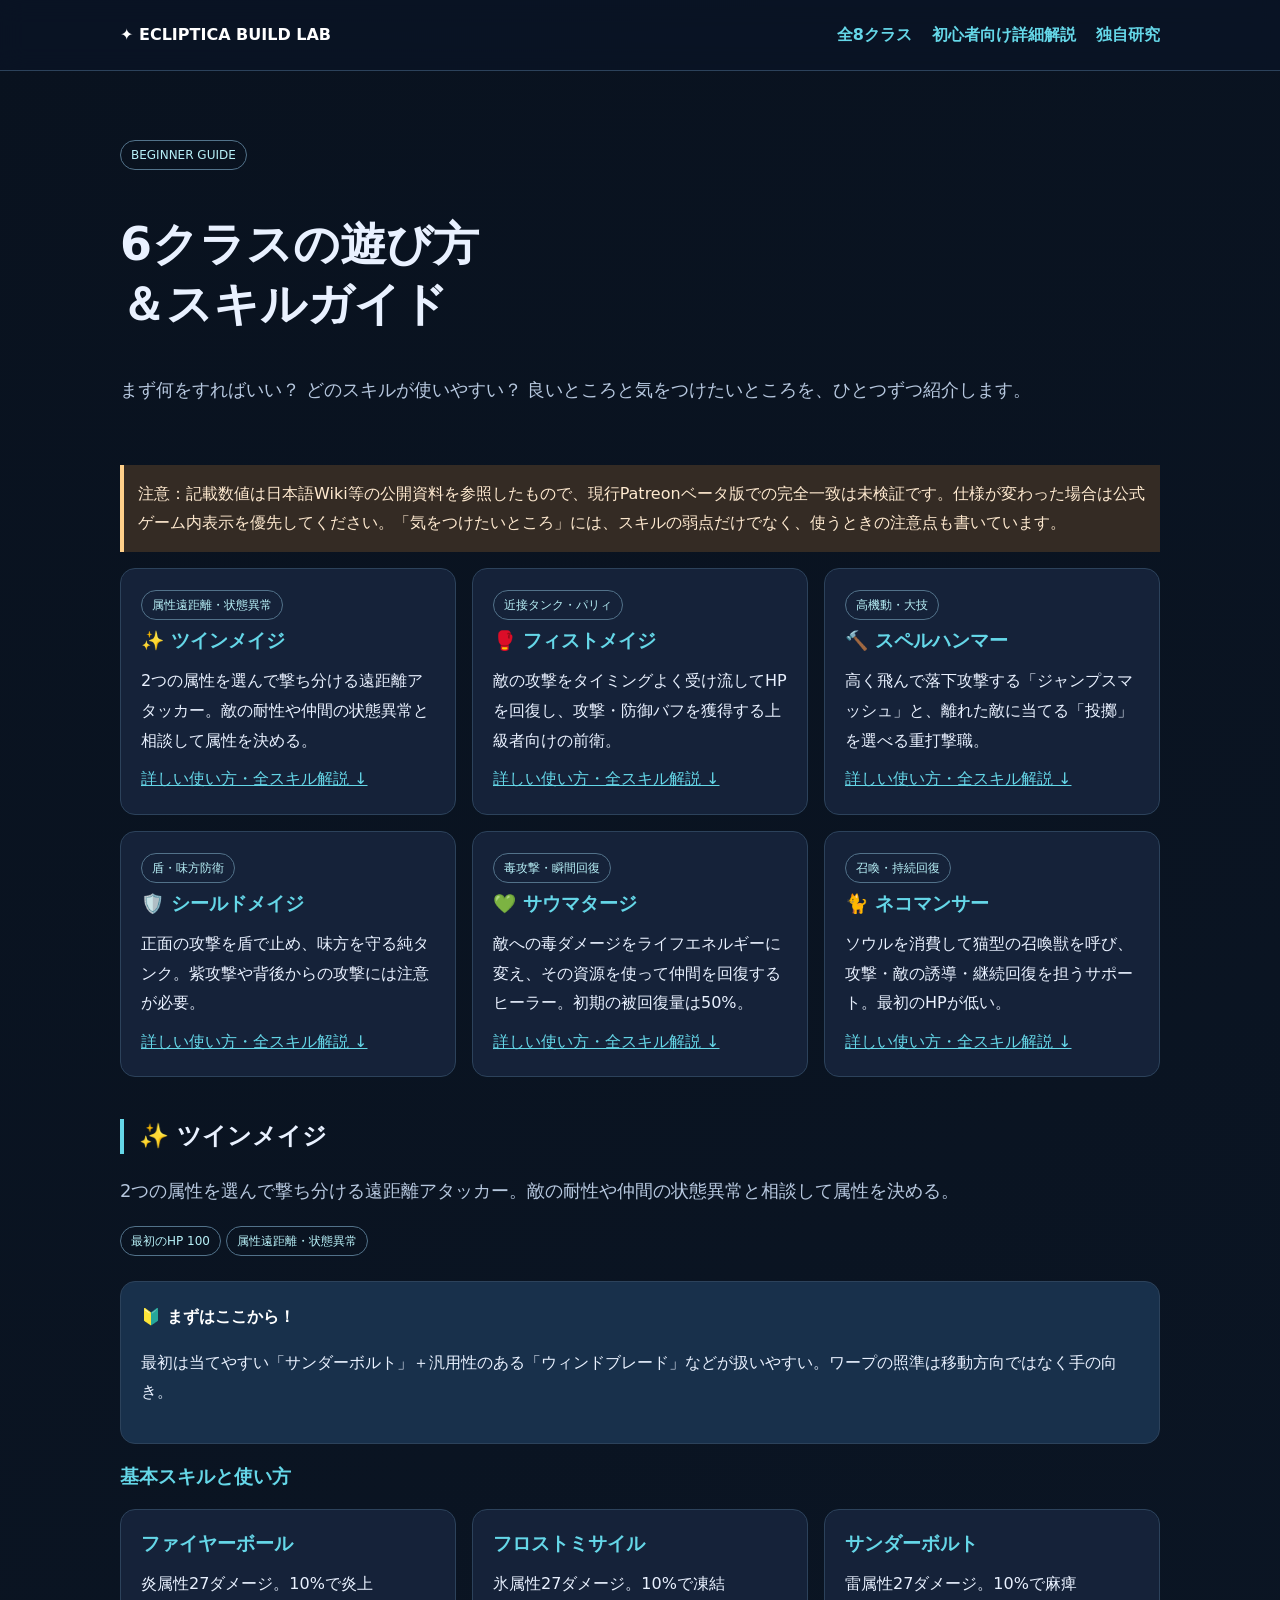
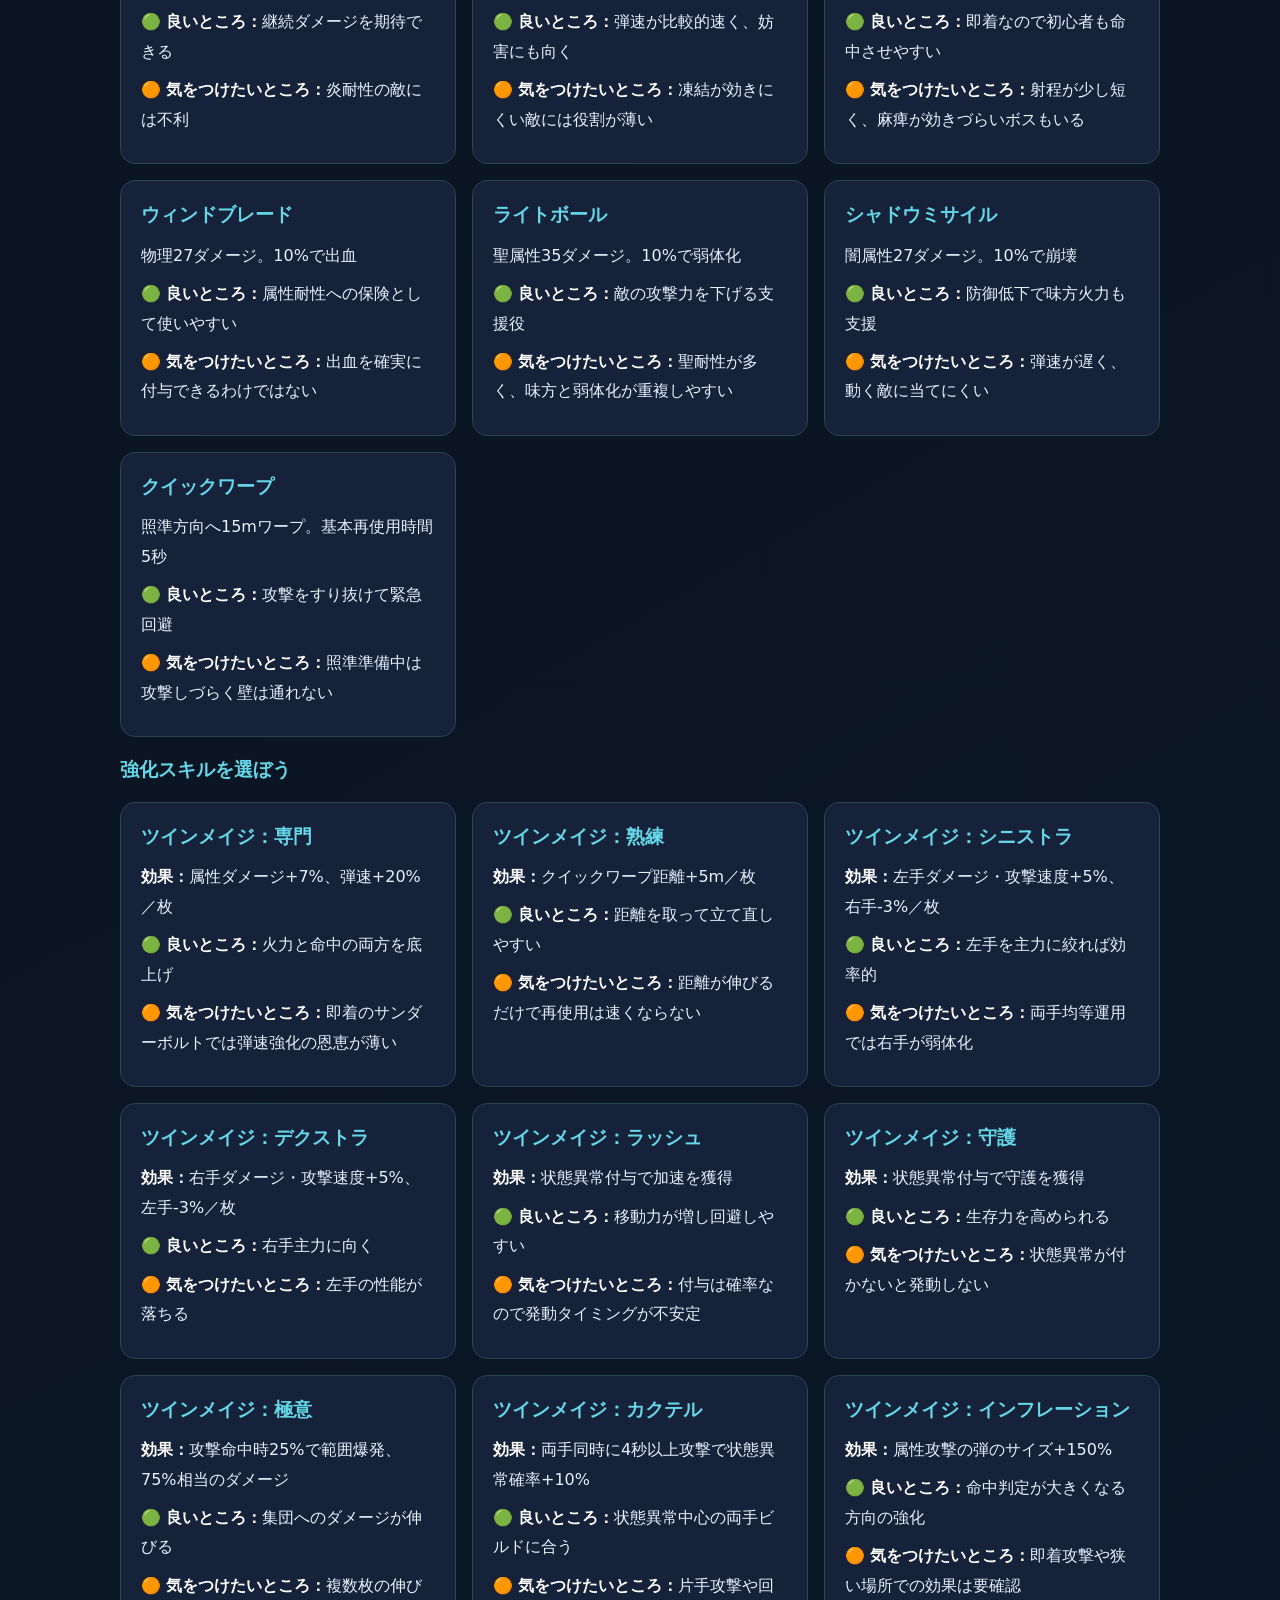
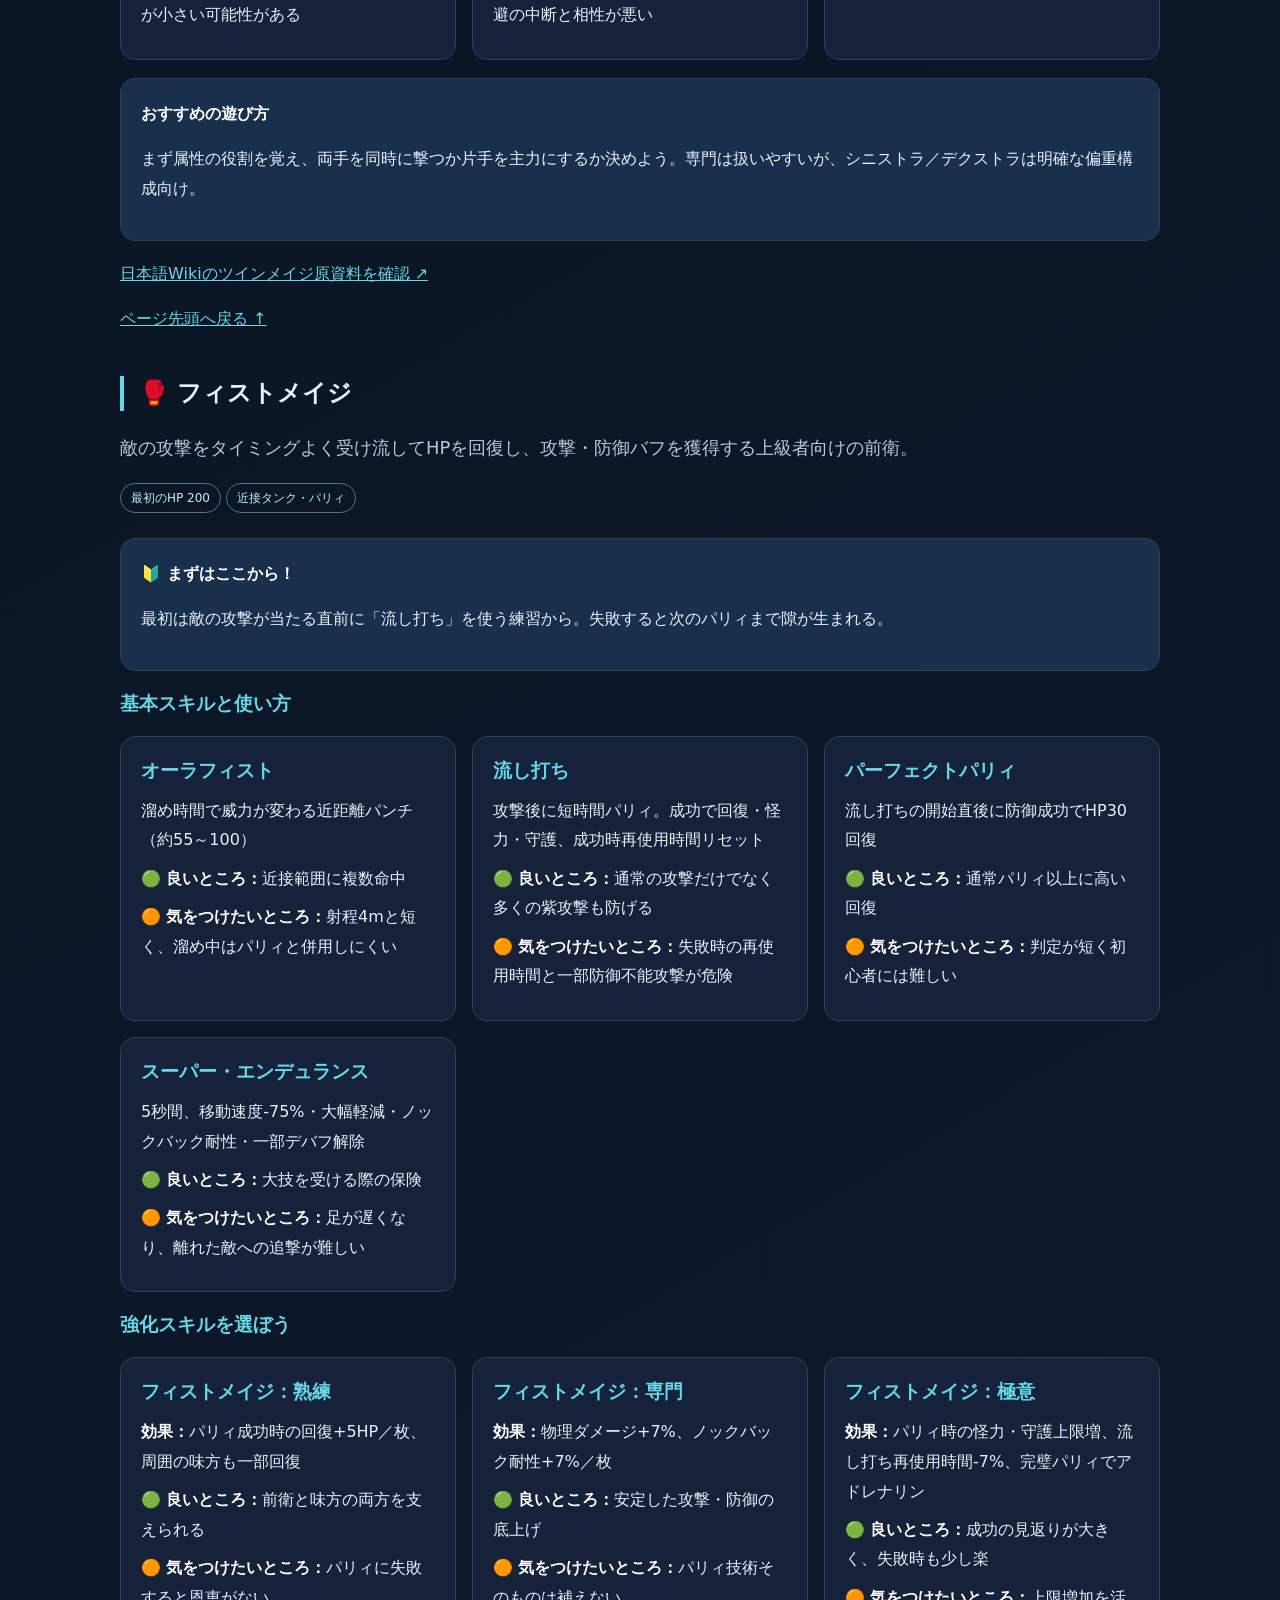
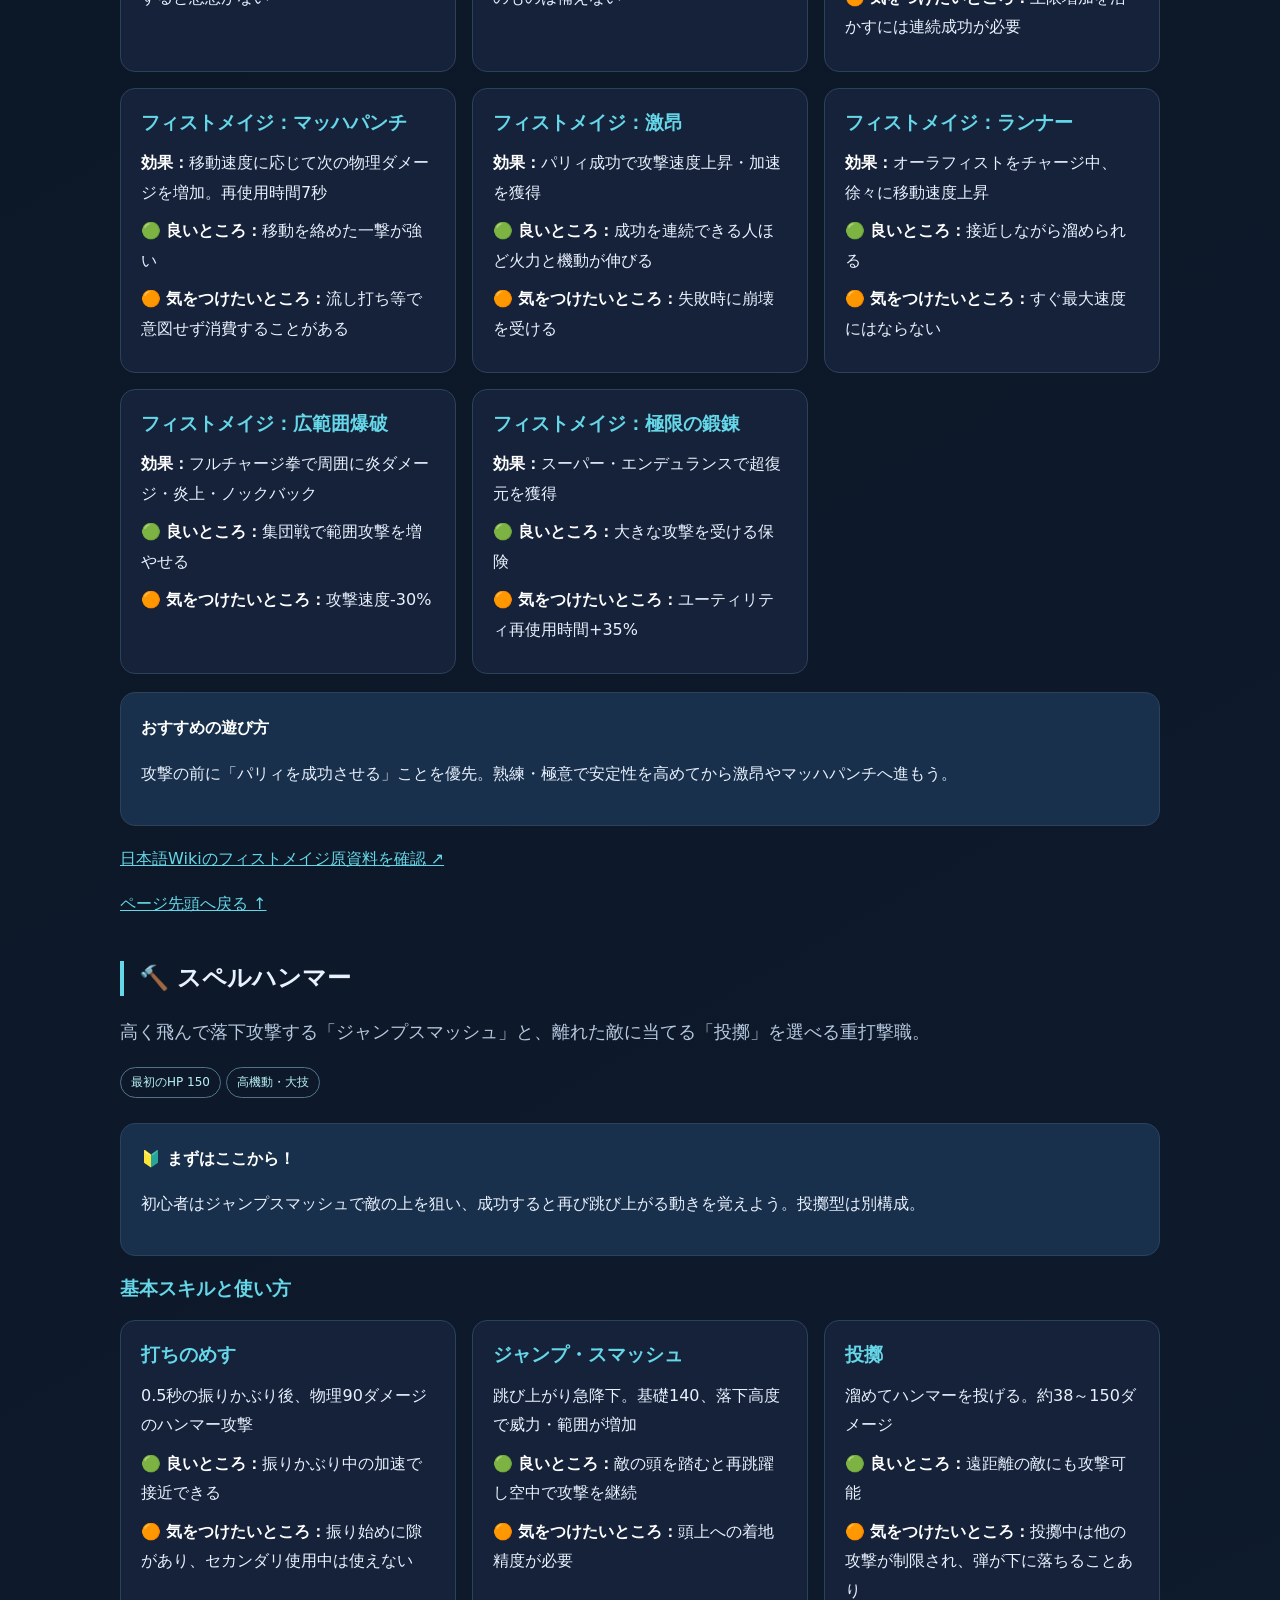
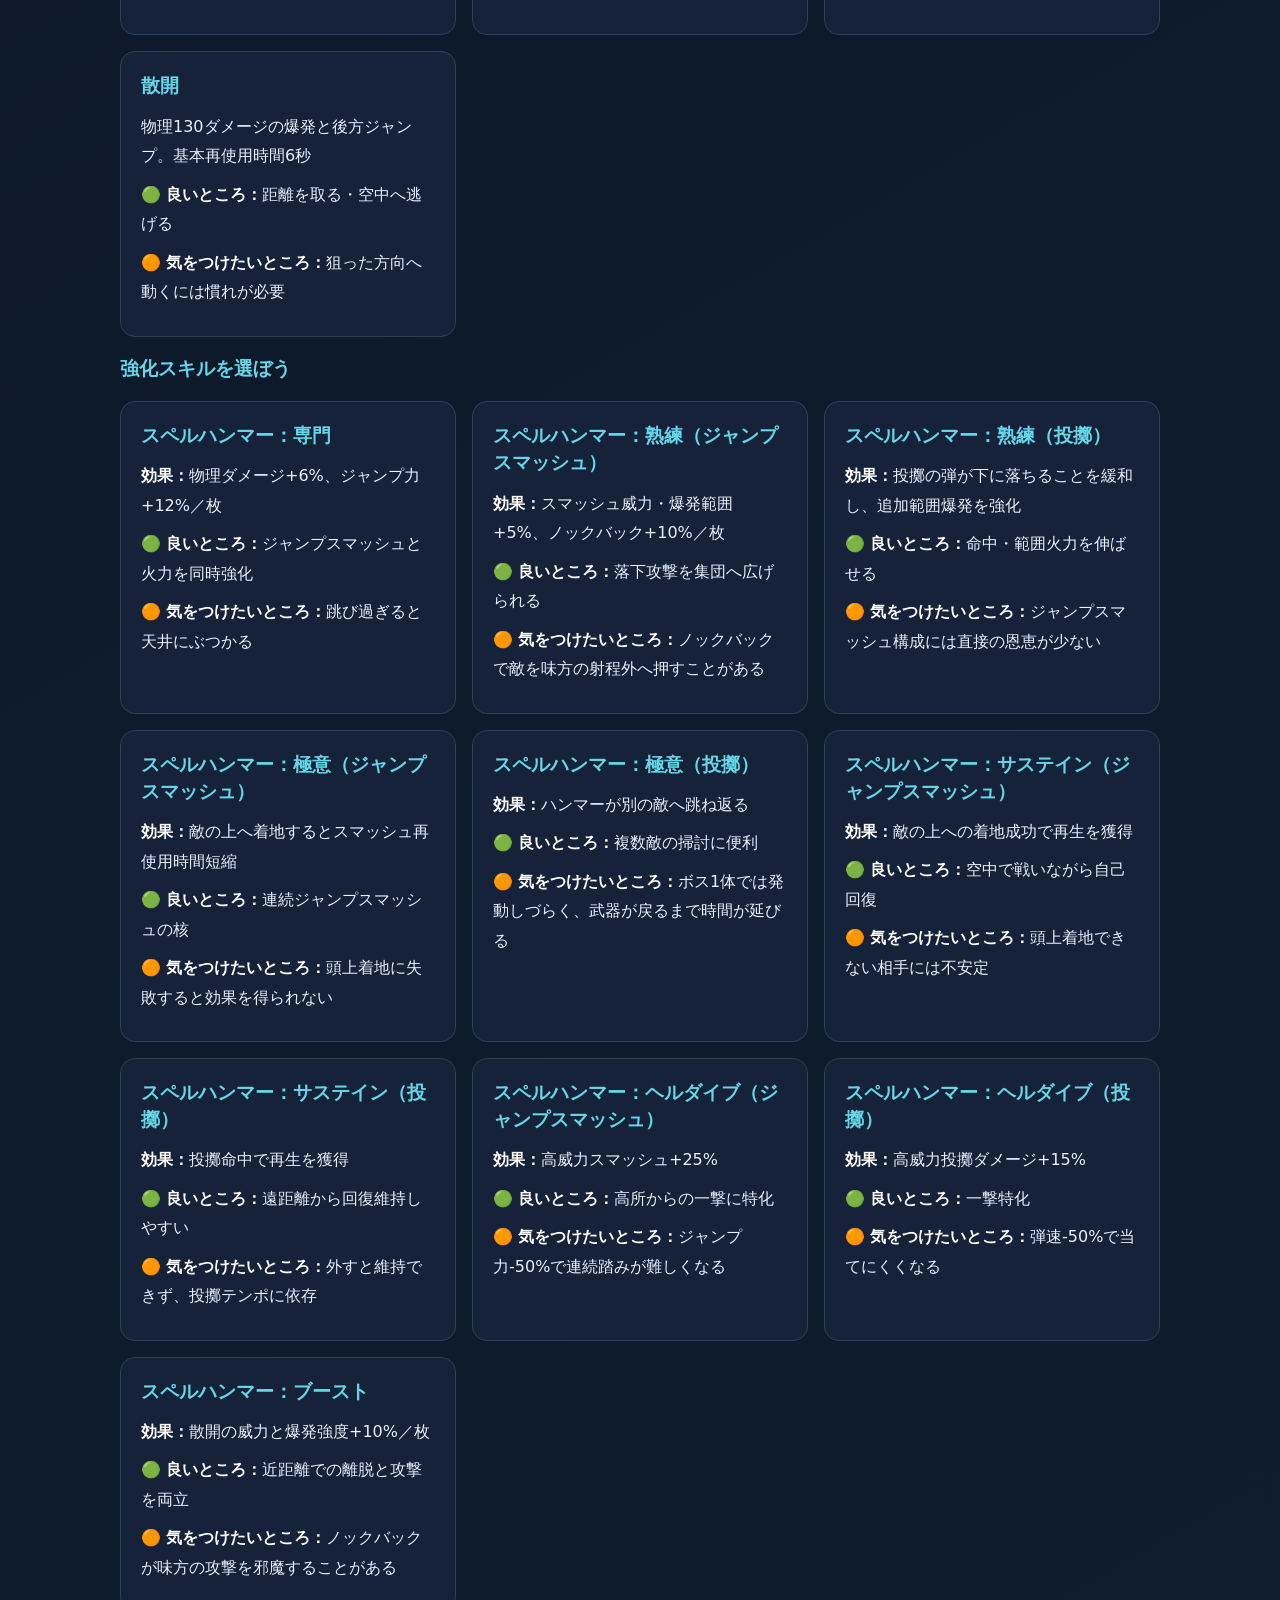
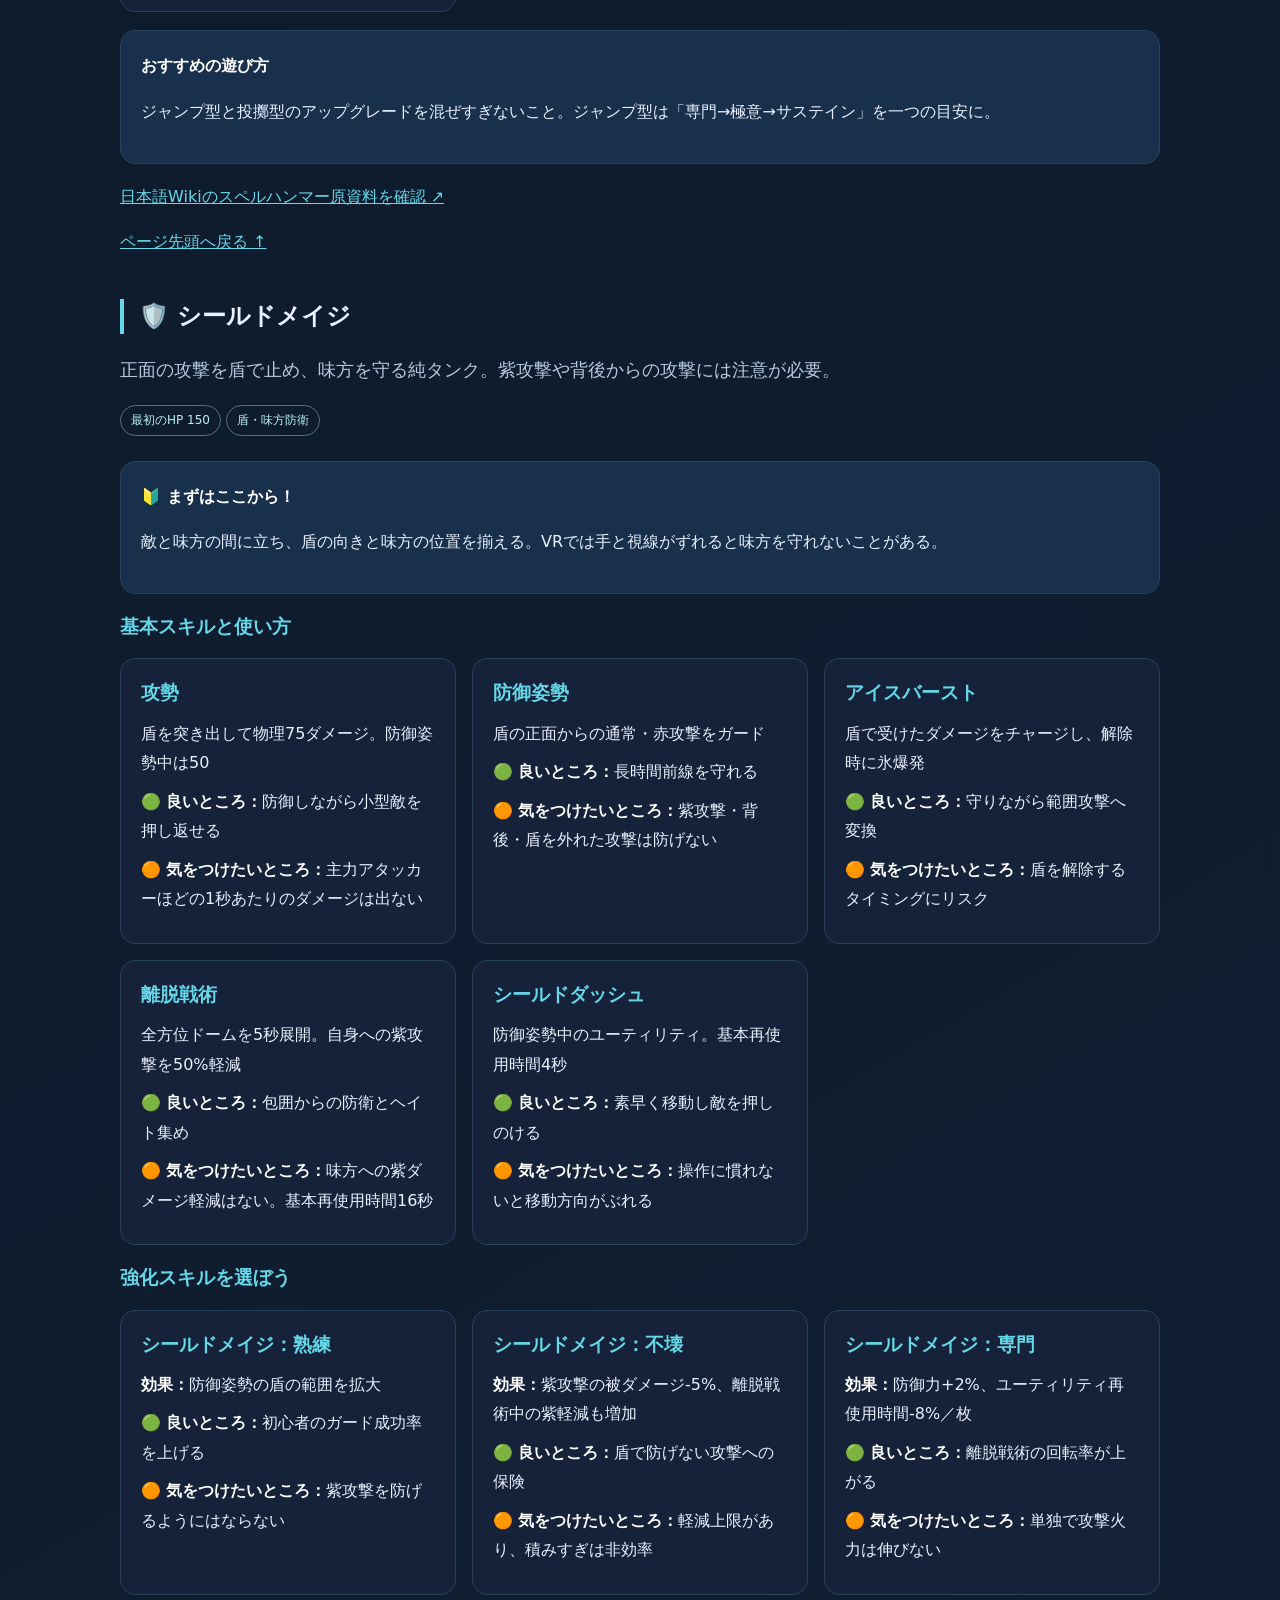
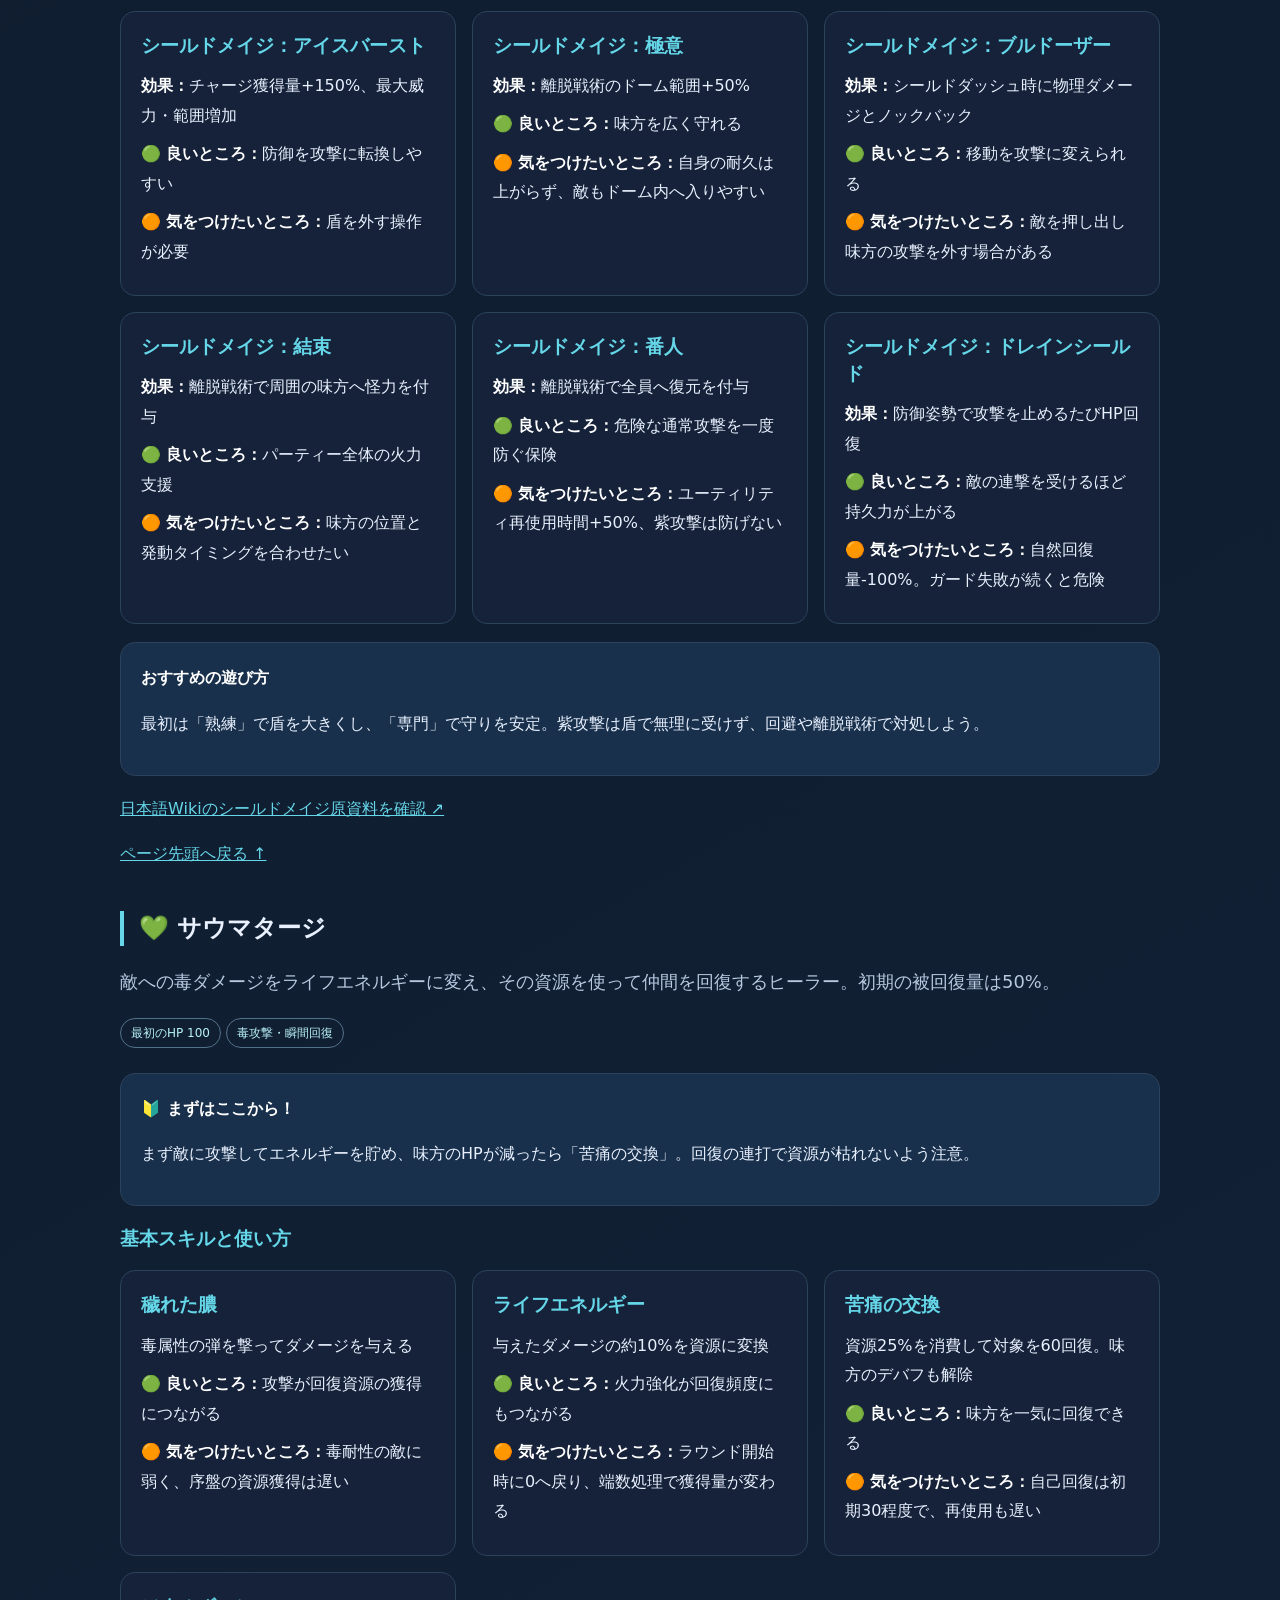
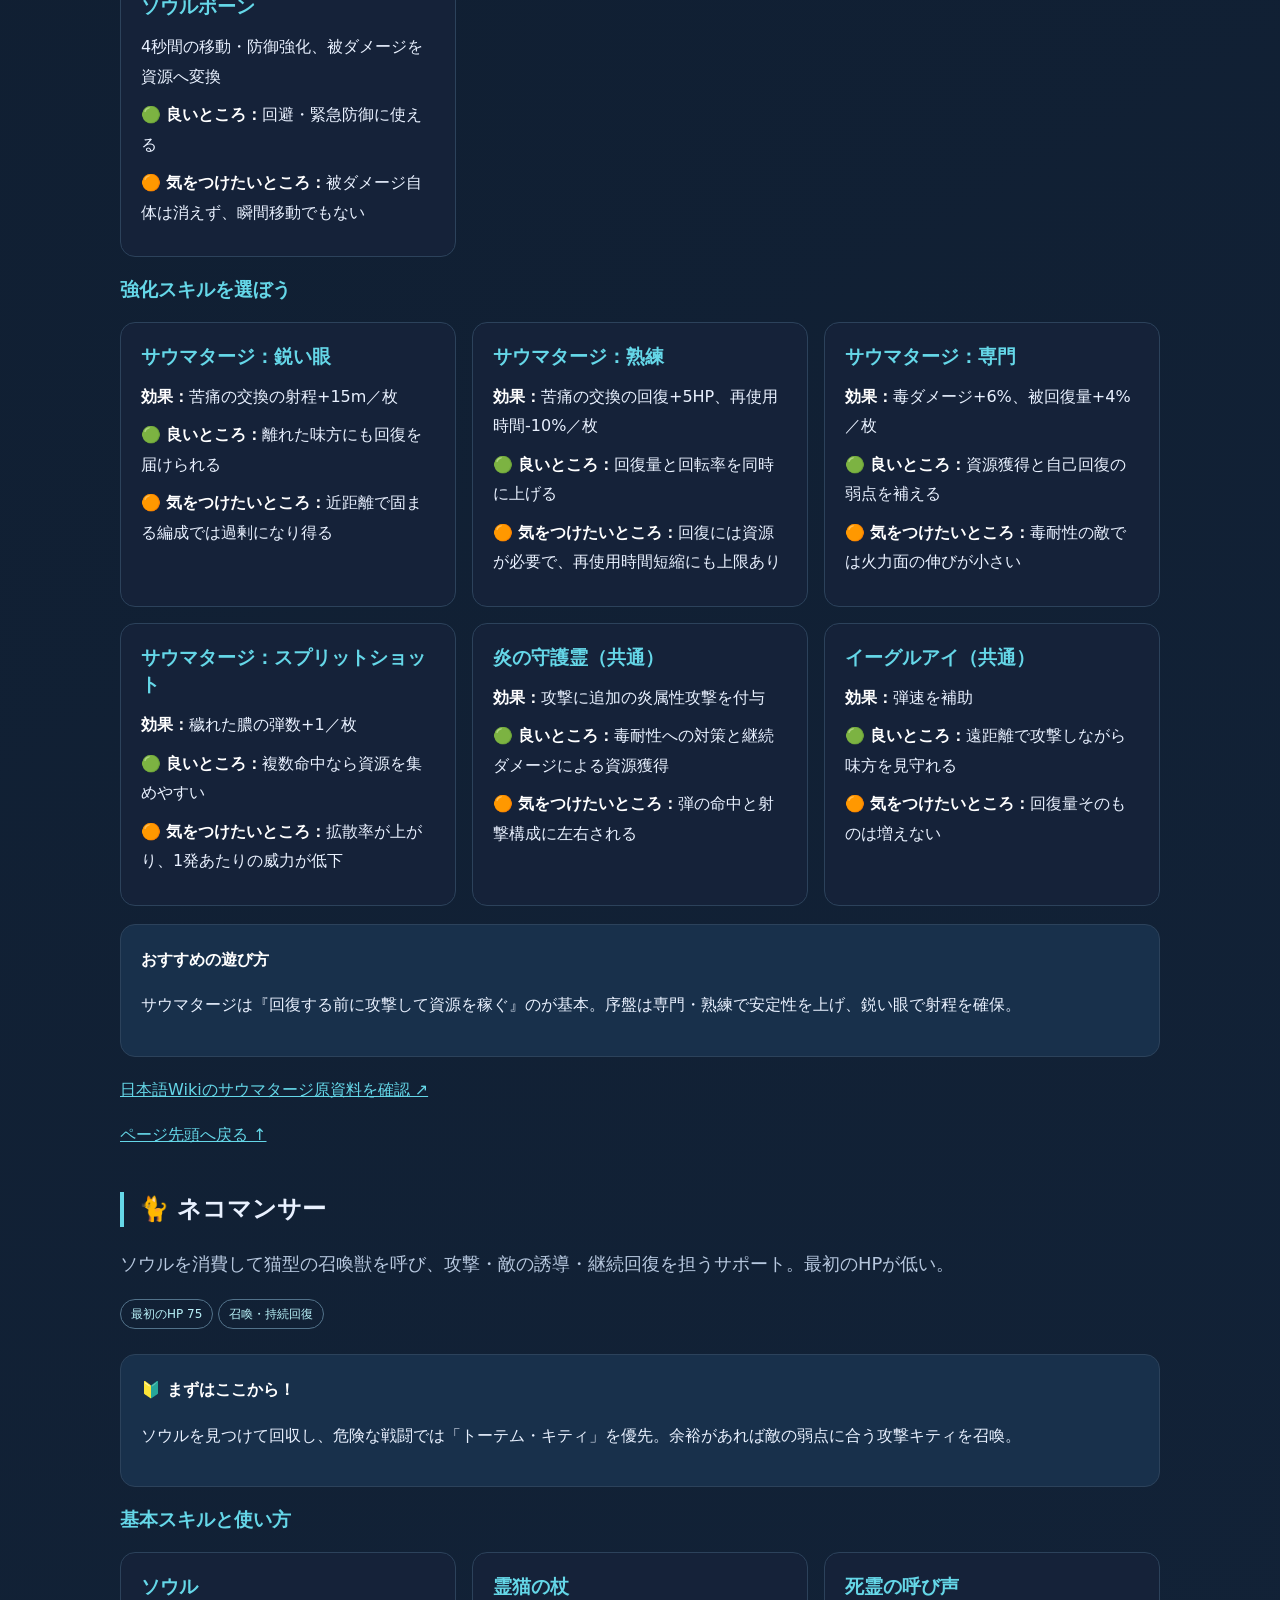
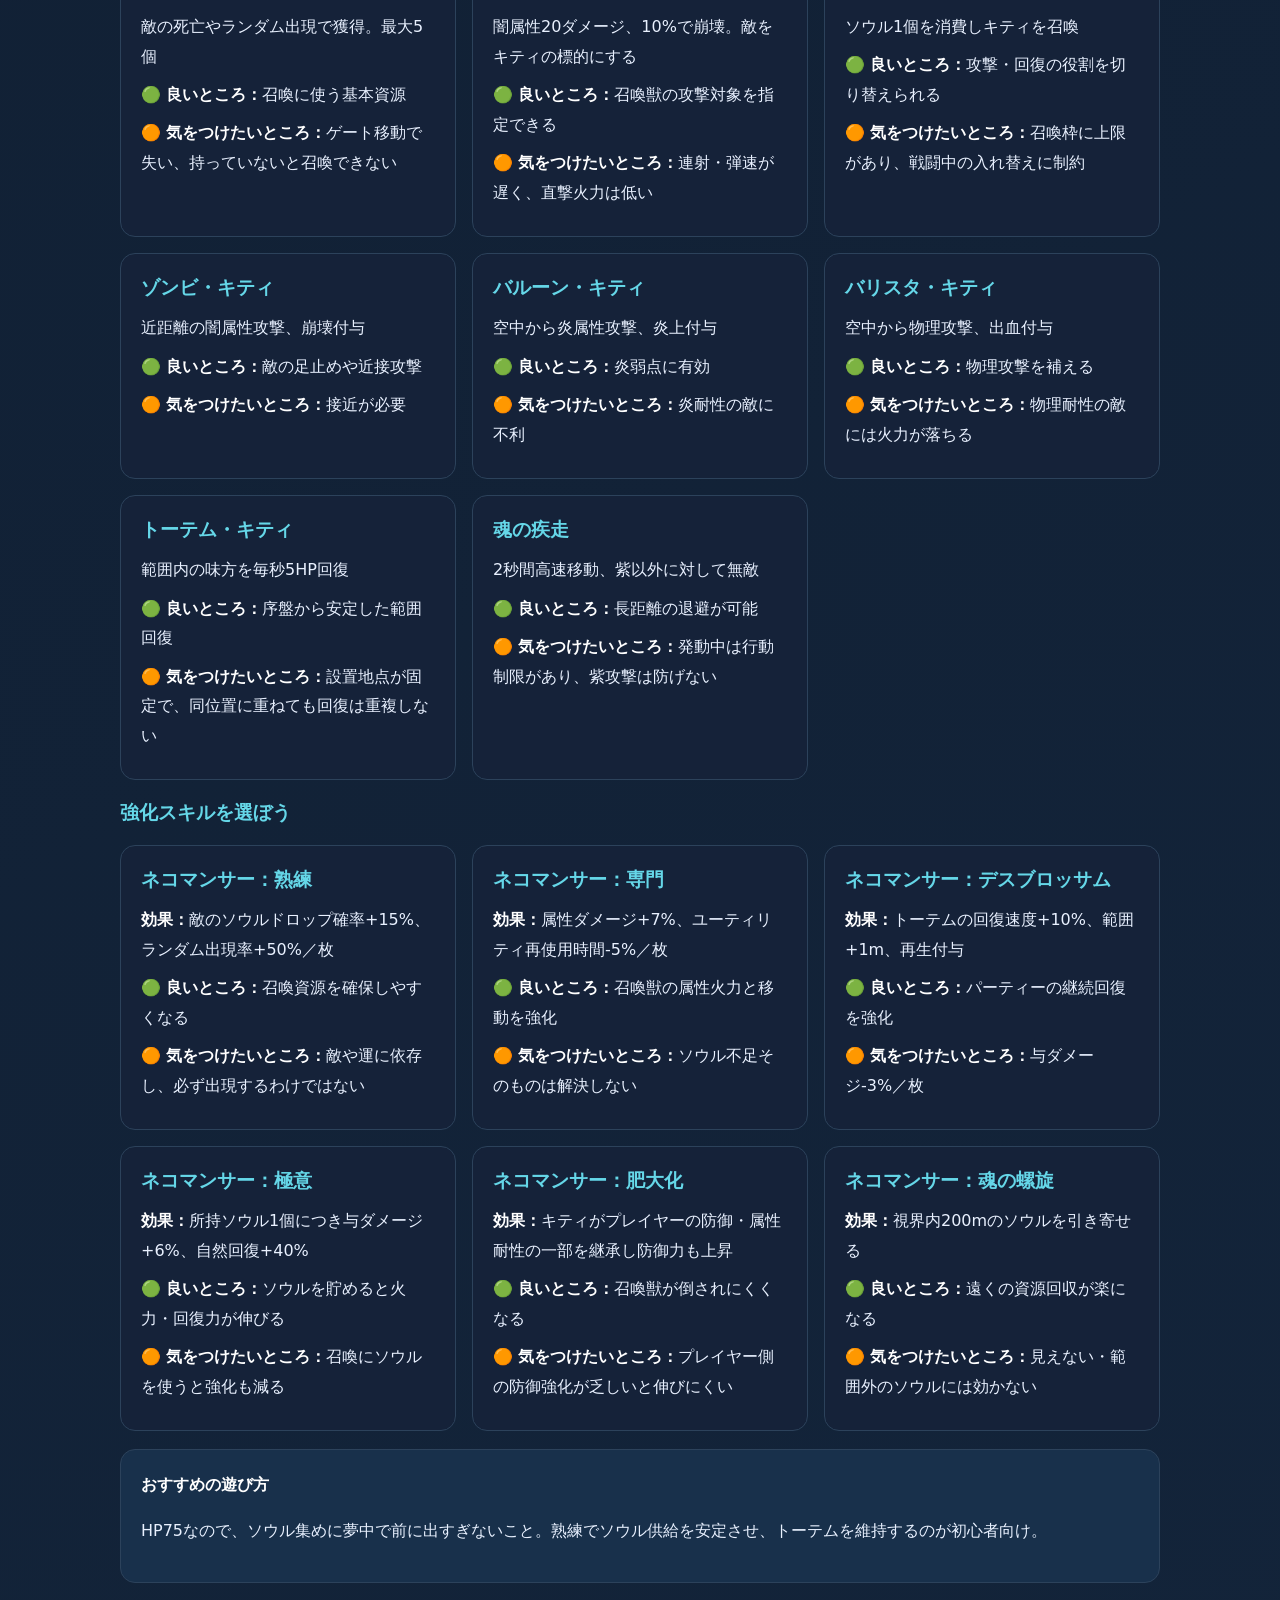
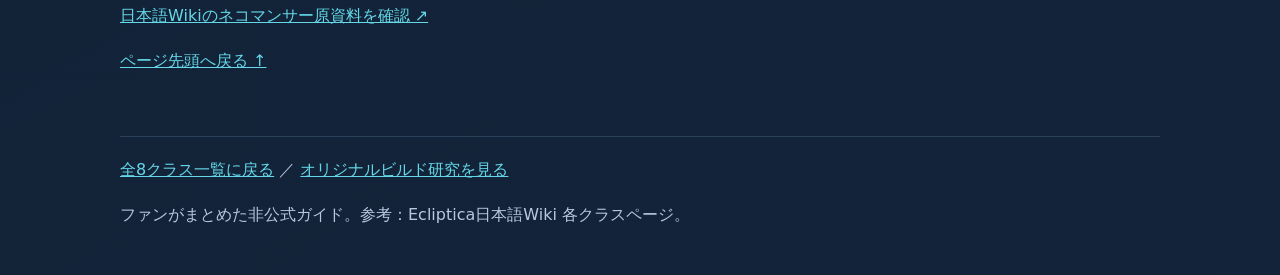
==== commit 29afbe3f: "Fix malformed Japanese labels and clarify skill pros and cons" ====
--- a/classes.html
+++ b/classes.html
@@ -1 +1 @@
-<!doctype html><html lang="ja"><head><meta charset="utf-8"><meta name="viewport" content="width=device-width,initial-scale=1"><title>Ecliptica 6クラスの遊び方・スキル解説</title><meta name="description" content="Eclipticaのツインメイジ、フィストメイジ、スペルハンマー、シールドメイジ、サウマタージ、ネコマンサーのスキル・良いところ・気をつけたいところを日本語で解説"><link rel="stylesheet" href="style.css"></head><body><header><nav class="wrap"><a href="index.html" class="brand">✦ ECLIPTICA BUILD LAB</a><a href="index.html">全8クラス</a><a href="classes.html">初心者向け詳細解説</a><a href="research.html">独自研究</a></nav></header><main class="wrap" id="top"><section class="hero"><span class="tag">BEGINNER GUIDE</span><h1>6クラスの遊び方<br>＆スキルガイド</h1><p class="lead">まず何をすればいい？ どのスキルが使いやすい？ 良いところと気をつけたいところを、ひとつずつ紹介します。</p></section><p class="warning">注意：記載数値は日本語Wiki等の公開資料を参照したもので、現行Patreonベータ版での完全一致は未検証です。仕様が変わった場合は公式ゲーム内表示を優先してください。各スキルのデメリットには「数値上のペナルティ」だけでなく、操作上の注意も含みます。</p><div class="cards"><article class="card"><span class="tag">属性遠距離・状態異常</span><h3>✨ ツインメイジ</h3><p>2つの属性を選んで撃ち分ける遠距離アタッカー。敵の耐性や仲間の状態異常と相談して属性を決める。</p><a href="#twin">詳しい使い方・全スキル解説 ↓</a></article><article class="card"><span class="tag">近接タンク・パリィ</span><h3>🥊 フィストメイジ</h3><p>敵の攻撃をタイミングよく受け流してHPを回復し、攻撃・防御バフを獲得する上級者向けの前衛。</p><a href="#fist">詳しい使い方・全スキル解説 ↓</a></article><article class="card"><span class="tag">高機動・大技</span><h3>🔨 スペルハンマー</h3><p>高く飛んで落下攻撃する「ジャンプスマッシュ」と、離れた敵に当てる「投擲」を選べる重打撃職。</p><a href="#hammer">詳しい使い方・全スキル解説 ↓</a></article><article class="card"><span class="tag">盾・味方防衛</span><h3>🛡️ シールドメイジ</h3><p>正面の攻撃を盾で止め、味方を守る純タンク。紫攻撃や背後からの攻撃には注意が必要。</p><a href="#shield">詳しい使い方・全スキル解説 ↓</a></article><article class="card"><span class="tag">毒攻撃・瞬間回復</span><h3>💚 サウマタージ</h3><p>敵への毒ダメージをライフエネルギーに変え、その資源を使って仲間を回復するヒーラー。初期の被回復量は50%。</p><a href="#thaum">詳しい使い方・全スキル解説 ↓</a></article><article class="card"><span class="tag">召喚・持続回復</span><h3>🐈 ネコマンサー</h3><p>ソウルを消費して猫型の召喚獣を呼び、攻撃・敵の誘導・継続回復を担うサポート。最初のHPが低い。</p><a href="#neko">詳しい使い方・全スキル解説 ↓</a></article></div><section id="twin"><h2>✨ ツインメイジ</h2><p class="lead">2つの属性を選んで撃ち分ける遠距離アタッカー。敵の耐性や仲間の状態異常と相談して属性を決める。</p><p><span class="tag">最初のHP 100</span> <span class="tag">属性遠距離・状態異常</span></p><div class="note"><strong>🔰 まずはここから！</strong><p>最初は当てやすい「サンダーボルト」＋汎用性のある「ウィンドブレード」などが扱いやすい。ワープの照準は移動方向ではなく手の向き。</p></div><h3>基本スキルと使い方</h3><div class="cards"><article class="card"><h3>ファイヤーボール</h3><p>炎属性27ダメージ。10%で炎上</p><p>🟢 <strong>良いところ：</strong>継続ダメージを期待できる</p><p>🟠 <strong>デ良いところ：</strong>炎耐性の敵には不利</p></article><article class="card"><h3>フロストミサイル</h3><p>氷属性27ダメージ。10%で凍結</p><p>🟢 <strong>良いところ：</strong>弾速が比較的速く、妨害にも向く</p><p>🟠 <strong>デ良いところ：</strong>凍結が効きにくい敵には役割が薄い</p></article><article class="card"><h3>サンダーボルト</h3><p>雷属性27ダメージ。10%で麻痺</p><p>🟢 <strong>良いところ：</strong>即着なので初心者も命中させやすい</p><p>🟠 <strong>デ良いところ：</strong>射程が少し短く、麻痺が効きづらいボスもいる</p></article><article class="card"><h3>ウィンドブレード</h3><p>物理27ダメージ。10%で出血</p><p>🟢 <strong>良いところ：</strong>属性耐性への保険として使いやすい</p><p>🟠 <strong>デ良いところ：</strong>出血を確実に付与できるわけではない</p></article><article class="card"><h3>ライトボール</h3><p>聖属性35ダメージ。10%で弱体化</p><p>🟢 <strong>良いところ：</strong>敵の攻撃力を下げる支援役</p><p>🟠 <strong>デ良いところ：</strong>聖耐性が多く、味方と弱体化が重複しやすい</p></article><article class="card"><h3>シャドウミサイル</h3><p>闇属性27ダメージ。10%で崩壊</p><p>🟢 <strong>良いところ：</strong>防御低下で味方火力も支援</p><p>🟠 <strong>デ良いところ：</strong>弾速が遅く、動く敵に当てにくい</p></article><article class="card"><h3>クイックワープ</h3><p>照準方向へ15mワープ。基本再使用時間5秒</p><p>🟢 <strong>良いところ：</strong>攻撃をすり抜けて緊急回避</p><p>🟠 <strong>デ良いところ：</strong>照準準備中は攻撃しづらく壁は通れない</p></article></div><h3>強化スキルを選ぼう</h3><div class="cards"><article class="card"><h3>ツインメイジ：専門</h3><p><strong>効果：</strong>属性ダメージ+7%、弾速+20%／枚</p><p>🟢 <strong>良いところ：</strong>火力と命中の両方を底上げ</p><p>🟠 <strong>気をつけたいところ：</strong>即着のサンダーボルトでは弾速強化の恩恵が薄い</p></article><article class="card"><h3>ツインメイジ：熟練</h3><p><strong>効果：</strong>クイックワープ距離+5m／枚</p><p>🟢 <strong>良いところ：</strong>距離を取って立て直しやすい</p><p>🟠 <strong>気をつけたいところ：</strong>距離が伸びるだけで再使用は速くならない</p></article><article class="card"><h3>ツインメイジ：シニストラ</h3><p><strong>効果：</strong>左手ダメージ・攻撃速度+5%、右手-3%／枚</p><p>🟢 <strong>良いところ：</strong>左手を主力に絞れば効率的</p><p>🟠 <strong>気をつけたいところ：</strong>両手均等運用では右手が弱体化</p></article><article class="card"><h3>ツインメイジ：デクストラ</h3><p><strong>効果：</strong>右手ダメージ・攻撃速度+5%、左手-3%／枚</p><p>🟢 <strong>良いところ：</strong>右手主力に向く</p><p>🟠 <strong>気をつけたいところ：</strong>左手の性能が落ちる</p></article><article class="card"><h3>ツインメイジ：ラッシュ</h3><p><strong>効果：</strong>状態異常付与で加速を獲得</p><p>🟢 <strong>良いところ：</strong>移動力が増し回避しやすい</p><p>🟠 <strong>気をつけたいところ：</strong>付与は確率なので発動タイミングが不安定</p></article><article class="card"><h3>ツインメイジ：守護</h3><p><strong>効果：</strong>状態異常付与で守護を獲得</p><p>🟢 <strong>良いところ：</strong>生存力を高められる</p><p>🟠 <strong>気をつけたいところ：</strong>状態異常が付かないと発動しない</p></article><article class="card"><h3>ツインメイジ：極意</h3><p><strong>効果：</strong>攻撃命中時25%で範囲爆発、75%相当のダメージ</p><p>🟢 <strong>良いところ：</strong>集団へのダメージが伸びる</p><p>🟠 <strong>気をつけたいところ：</strong>複数枚の伸びが小さい可能性がある</p></article><article class="card"><h3>ツインメイジ：カクテル</h3><p><strong>効果：</strong>両手同時に4秒以上攻撃で状態異常確率+10%</p><p>🟢 <strong>良いところ：</strong>状態異常中心の両手ビルドに合う</p><p>🟠 <strong>気をつけたいところ：</strong>片手攻撃や回避の中断と相性が悪い</p></article><article class="card"><h3>ツインメイジ：インフレーション</h3><p><strong>効果：</strong>属性攻撃の弾のサイズ+150%</p><p>🟢 <strong>良いところ：</strong>命中判定が大きくなる方向の強化</p><p>🟠 <strong>気をつけたいところ：</strong>即着攻撃や狭い場所での効果は要確認</p></article></div><div class="note"><strong>おすすめの遊び方</strong><p>まず属性の役割を覚え、両手を同時に撃つか片手を主力にするか決めよう。専門は扱いやすいが、シニストラ／デクストラは明確な偏重構成向け。</p></div><p><a href="https://wikiwiki.jp/ecliptica/%E3%83%84%E3%82%A4%E3%83%B3%E3%83%A1%E3%82%A4%E3%82%B8" target="_blank" rel="noopener">日本語Wikiのツインメイジ原資料を確認 ↗</a></p><p><a href="#top">ページ先頭へ戻る ↑</a></p></section><section id="fist"><h2>🥊 フィストメイジ</h2><p class="lead">敵の攻撃をタイミングよく受け流してHPを回復し、攻撃・防御バフを獲得する上級者向けの前衛。</p><p><span class="tag">最初のHP 200</span> <span class="tag">近接タンク・パリィ</span></p><div class="note"><strong>🔰 まずはここから！</strong><p>最初は敵の攻撃が当たる直前に「流し打ち」を使う練習から。失敗すると次のパリィまで隙が生まれる。</p></div><h3>基本スキルと使い方</h3><div class="cards"><article class="card"><h3>オーラフィスト</h3><p>溜め時間で威力が変わる近距離パンチ（約55～100）</p><p>🟢 <strong>良いところ：</strong>近接範囲に複数命中</p><p>🟠 <strong>デ良いところ：</strong>射程4mと短く、溜め中はパリィと併用しにくい</p></article><article class="card"><h3>流し打ち</h3><p>攻撃後に短時間パリィ。成功で回復・怪力・守護、成功時再使用時間リセット</p><p>🟢 <strong>良いところ：</strong>通常の攻撃だけでなく多くの紫攻撃も防げる</p><p>🟠 <strong>デ良いところ：</strong>失敗時の再使用時間と一部防御不能攻撃が危険</p></article><article class="card"><h3>パーフェクトパリィ</h3><p>流し打ちの開始直後に防御成功でHP30回復</p><p>🟢 <strong>良いところ：</strong>通常パリィ以上に高い回復</p><p>🟠 <strong>デ良いところ：</strong>判定が短く初心者には難しい</p></article><article class="card"><h3>スーパー・エンデュランス</h3><p>5秒間、移動速度-75%・大幅軽減・ノックバック耐性・一部デバフ解除</p><p>🟢 <strong>良いところ：</strong>大技を受ける際の保険</p><p>🟠 <strong>デ良いところ：</strong>足が遅くなり、離れた敵への追撃が難しい</p></article></div><h3>強化スキルを選ぼう</h3><div class="cards"><article class="card"><h3>フィストメイジ：熟練</h3><p><strong>効果：</strong>パリィ成功時の回復+5HP／枚、周囲の味方も一部回復</p><p>🟢 <strong>良いところ：</strong>前衛と味方の両方を支えられる</p><p>🟠 <strong>気をつけたいところ：</strong>パリィに失敗すると恩恵がない</p></article><article class="card"><h3>フィストメイジ：専門</h3><p><strong>効果：</strong>物理ダメージ+7%、ノックバック耐性+7%／枚</p><p>🟢 <strong>良いところ：</strong>安定した攻撃・防御の底上げ</p><p>🟠 <strong>気をつけたいところ：</strong>パリィ技術そのものは補えない</p></article><article class="card"><h3>フィストメイジ：極意</h3><p><strong>効果：</strong>パリィ時の怪力・守護上限増、流し打ち再使用時間-7%、完璧パリィでアドレナリン</p><p>🟢 <strong>良いところ：</strong>成功の見返りが大きく、失敗時も少し楽</p><p>🟠 <strong>気をつけたいところ：</strong>上限増加を活かすには連続成功が必要</p></article><article class="card"><h3>フィストメイジ：マッハパンチ</h3><p><strong>効果：</strong>移動速度に応じて次の物理ダメージを増加。再使用時間7秒</p><p>🟢 <strong>良いところ：</strong>移動を絡めた一撃が強い</p><p>🟠 <strong>気をつけたいところ：</strong>流し打ち等で意図せず消費することがある</p></article><article class="card"><h3>フィストメイジ：激昂</h3><p><strong>効果：</strong>パリィ成功で攻撃速度上昇・加速を獲得</p><p>🟢 <strong>良いところ：</strong>成功を連続できる人ほど火力と機動が伸びる</p><p>🟠 <strong>気をつけたいところ：</strong>失敗時に崩壊を受ける</p></article><article class="card"><h3>フィストメイジ：ランナー</h3><p><strong>効果：</strong>オーラフィストをチャージ中、徐々に移動速度上昇</p><p>🟢 <strong>良いところ：</strong>接近しながら溜められる</p><p>🟠 <strong>気をつけたいところ：</strong>すぐ最大速度にはならない</p></article><article class="card"><h3>フィストメイジ：広範囲爆破</h3><p><strong>効果：</strong>フルチャージ拳で周囲に炎ダメージ・炎上・ノックバック</p><p>🟢 <strong>良いところ：</strong>集団戦で範囲攻撃を増やせる</p><p>🟠 <strong>気をつけたいところ：</strong>攻撃速度-30%</p></article><article class="card"><h3>フィストメイジ：極限の鍛錬</h3><p><strong>効果：</strong>スーパー・エンデュランスで超復元を獲得</p><p>🟢 <strong>良いところ：</strong>大きな攻撃を受ける保険</p><p>🟠 <strong>気をつけたいところ：</strong>ユーティリティ再使用時間+35%</p></article></div><div class="note"><strong>おすすめの遊び方</strong><p>攻撃の前に「パリィを成功させる」ことを優先。熟練・極意で安定性を高めてから激昂やマッハパンチへ進もう。</p></div><p><a href="https://wikiwiki.jp/ecliptica/%E3%83%95%E3%82%A3%E3%82%B9%E3%83%88%E3%83%A1%E3%82%A4%E3%82%B8" target="_blank" rel="noopener">日本語Wikiのフィストメイジ原資料を確認 ↗</a></p><p><a href="#top">ページ先頭へ戻る ↑</a></p></section><section id="hammer"><h2>🔨 スペルハンマー</h2><p class="lead">高く飛んで落下攻撃する「ジャンプスマッシュ」と、離れた敵に当てる「投擲」を選べる重打撃職。</p><p><span class="tag">最初のHP 150</span> <span class="tag">高機動・大技</span></p><div class="note"><strong>🔰 まずはここから！</strong><p>初心者はジャンプスマッシュで敵の上を狙い、成功すると再び跳び上がる動きを覚えよう。投擲型は別構成。</p></div><h3>基本スキルと使い方</h3><div class="cards"><article class="card"><h3>打ちのめす</h3><p>0.5秒の振りかぶり後、物理90ダメージのハンマー攻撃</p><p>🟢 <strong>良いところ：</strong>振りかぶり中の加速で接近できる</p><p>🟠 <strong>デ良いところ：</strong>振り始めに隙があり、セカンダリ使用中は使えない</p></article><article class="card"><h3>ジャンプ・スマッシュ</h3><p>跳び上がり急降下。基礎140、落下高度で威力・範囲が増加</p><p>🟢 <strong>良いところ：</strong>敵の頭を踏むと再跳躍し空中で攻撃を継続</p><p>🟠 <strong>デ良いところ：</strong>頭上への着地精度が必要</p></article><article class="card"><h3>投擲</h3><p>溜めてハンマーを投げる。約38～150ダメージ</p><p>🟢 <strong>良いところ：</strong>遠距離の敵にも攻撃可能</p><p>🟠 <strong>デ良いところ：</strong>投擲中は他の攻撃が制限され、弾が下に落ちることあり</p></article><article class="card"><h3>散開</h3><p>物理130ダメージの爆発と後方ジャンプ。基本再使用時間6秒</p><p>🟢 <strong>良いところ：</strong>距離を取る・空中へ逃げる</p><p>🟠 <strong>デ良いところ：</strong>狙った方向へ動くには慣れが必要</p></article></div><h3>強化スキルを選ぼう</h3><div class="cards"><article class="card"><h3>スペルハンマー：専門</h3><p><strong>効果：</strong>物理ダメージ+6%、ジャンプ力+12%／枚</p><p>🟢 <strong>良いところ：</strong>ジャンプスマッシュと火力を同時強化</p><p>🟠 <strong>気をつけたいところ：</strong>跳び過ぎると天井にぶつかる</p></article><article class="card"><h3>スペルハンマー：熟練（ジャンプスマッシュ）</h3><p><strong>効果：</strong>スマッシュ威力・爆発範囲+5%、ノックバック+10%／枚</p><p>🟢 <strong>良いところ：</strong>落下攻撃を集団へ広げられる</p><p>🟠 <strong>気をつけたいところ：</strong>ノックバックで敵を味方の射程外へ押すことがある</p></article><article class="card"><h3>スペルハンマー：熟練（投擲）</h3><p><strong>効果：</strong>投擲の弾が下に落ちることを緩和し、追加範囲爆発を強化</p><p>🟢 <strong>良いところ：</strong>命中・範囲火力を伸ばせる</p><p>🟠 <strong>気をつけたいところ：</strong>ジャンプスマッシュ構成には直接の恩恵が少ない</p></article><article class="card"><h3>スペルハンマー：極意（ジャンプスマッシュ）</h3><p><strong>効果：</strong>敵の上へ着地するとスマッシュ再使用時間短縮</p><p>🟢 <strong>良いところ：</strong>連続ジャンプスマッシュの核</p><p>🟠 <strong>気をつけたいところ：</strong>頭上着地に失敗すると効果を得られない</p></article><article class="card"><h3>スペルハンマー：極意（投擲）</h3><p><strong>効果：</strong>ハンマーが別の敵へ跳ね返る</p><p>🟢 <strong>良いところ：</strong>複数敵の掃討に便利</p><p>🟠 <strong>気をつけたいところ：</strong>ボス1体では発動しづらく、武器が戻るまで時間が延びる</p></article><article class="card"><h3>スペルハンマー：サステイン（ジャンプスマッシュ）</h3><p><strong>効果：</strong>敵の上への着地成功で再生を獲得</p><p>🟢 <strong>良いところ：</strong>空中で戦いながら自己回復</p><p>🟠 <strong>気をつけたいところ：</strong>頭上着地できない相手には不安定</p></article><article class="card"><h3>スペルハンマー：サステイン（投擲）</h3><p><strong>効果：</strong>投擲命中で再生を獲得</p><p>🟢 <strong>良いところ：</strong>遠距離から回復維持しやすい</p><p>🟠 <strong>気をつけたいところ：</strong>外すと維持できず、投擲テンポに依存</p></article><article class="card"><h3>スペルハンマー：ヘルダイブ（ジャンプスマッシュ）</h3><p><strong>効果：</strong>高威力スマッシュ+25%</p><p>🟢 <strong>良いところ：</strong>高所からの一撃に特化</p><p>🟠 <strong>気をつけたいところ：</strong>ジャンプ力-50%で連続踏みが難しくなる</p></article><article class="card"><h3>スペルハンマー：ヘルダイブ（投擲）</h3><p><strong>効果：</strong>高威力投擲ダメージ+15%</p><p>🟢 <strong>良いところ：</strong>一撃特化</p><p>🟠 <strong>気をつけたいところ：</strong>弾速-50%で当てにくくなる</p></article><article class="card"><h3>スペルハンマー：ブースト</h3><p><strong>効果：</strong>散開の威力と爆発強度+10%／枚</p><p>🟢 <strong>良いところ：</strong>近距離での離脱と攻撃を両立</p><p>🟠 <strong>気をつけたいところ：</strong>ノックバックが味方の攻撃を邪魔することがある</p></article></div><div class="note"><strong>おすすめの遊び方</strong><p>ジャンプ型と投擲型のアップグレードを混ぜすぎないこと。ジャンプ型は「専門→極意→サステイン」を一つの目安に。</p></div><p><a href="https://wikiwiki.jp/ecliptica/%E3%82%B9%E3%83%9A%E3%83%AB%E3%83%8F%E3%83%B3%E3%83%9E%E3%83%BC" target="_blank" rel="noopener">日本語Wikiのスペルハンマー原資料を確認 ↗</a></p><p><a href="#top">ページ先頭へ戻る ↑</a></p></section><section id="shield"><h2>🛡️ シールドメイジ</h2><p class="lead">正面の攻撃を盾で止め、味方を守る純タンク。紫攻撃や背後からの攻撃には注意が必要。</p><p><span class="tag">最初のHP 150</span> <span class="tag">盾・味方防衛</span></p><div class="note"><strong>🔰 まずはここから！</strong><p>敵と味方の間に立ち、盾の向きと味方の位置を揃える。VRでは手と視線がずれると味方を守れないことがある。</p></div><h3>基本スキルと使い方</h3><div class="cards"><article class="card"><h3>攻勢</h3><p>盾を突き出して物理75ダメージ。防御姿勢中は50</p><p>🟢 <strong>良いところ：</strong>防御しながら小型敵を押し返せる</p><p>🟠 <strong>デ良いところ：</strong>主力アタッカーほどの1秒あたりのダメージは出ない</p></article><article class="card"><h3>防御姿勢</h3><p>盾の正面からの通常・赤攻撃をガード</p><p>🟢 <strong>良いところ：</strong>長時間前線を守れる</p><p>🟠 <strong>デ良いところ：</strong>紫攻撃・背後・盾を外れた攻撃は防げない</p></article><article class="card"><h3>アイスバースト</h3><p>盾で受けたダメージをチャージし、解除時に氷爆発</p><p>🟢 <strong>良いところ：</strong>守りながら範囲攻撃へ変換</p><p>🟠 <strong>デ良いところ：</strong>盾を解除するタイミングにリスク</p></article><article class="card"><h3>離脱戦術</h3><p>全方位ドームを5秒展開。自身への紫攻撃を50%軽減</p><p>🟢 <strong>良いところ：</strong>包囲からの防衛とヘイト集め</p><p>🟠 <strong>デ良いところ：</strong>味方への紫ダメージ軽減はない。基本再使用時間16秒</p></article><article class="card"><h3>シールドダッシュ</h3><p>防御姿勢中のユーティリティ。基本再使用時間4秒</p><p>🟢 <strong>良いところ：</strong>素早く移動し敵を押しのける</p><p>🟠 <strong>デ良いところ：</strong>操作に慣れないと移動方向がぶれる</p></article></div><h3>強化スキルを選ぼう</h3><div class="cards"><article class="card"><h3>シールドメイジ：熟練</h3><p><strong>効果：</strong>防御姿勢の盾の範囲を拡大</p><p>🟢 <strong>良いところ：</strong>初心者のガード成功率を上げる</p><p>🟠 <strong>気をつけたいところ：</strong>紫攻撃を防げるようにはならない</p></article><article class="card"><h3>シールドメイジ：不壊</h3><p><strong>効果：</strong>紫攻撃の被ダメージ-5%、離脱戦術中の紫軽減も増加</p><p>🟢 <strong>良いところ：</strong>盾で防げない攻撃への保険</p><p>🟠 <strong>気をつけたいところ：</strong>軽減上限があり、積みすぎは非効率</p></article><article class="card"><h3>シールドメイジ：専門</h3><p><strong>効果：</strong>防御力+2%、ユーティリティ再使用時間-8%／枚</p><p>🟢 <strong>良いところ：</strong>離脱戦術の回転率が上がる</p><p>🟠 <strong>気をつけたいところ：</strong>単独で攻撃火力は伸びない</p></article><article class="card"><h3>シールドメイジ：アイスバースト</h3><p><strong>効果：</strong>チャージ獲得量+150%、最大威力・範囲増加</p><p>🟢 <strong>良いところ：</strong>防御を攻撃に転換しやすい</p><p>🟠 <strong>気をつけたいところ：</strong>盾を外す操作が必要</p></article><article class="card"><h3>シールドメイジ：極意</h3><p><strong>効果：</strong>離脱戦術のドーム範囲+50%</p><p>🟢 <strong>良いところ：</strong>味方を広く守れる</p><p>🟠 <strong>気をつけたいところ：</strong>自身の耐久は上がらず、敵もドーム内へ入りやすい</p></article><article class="card"><h3>シールドメイジ：ブルドーザー</h3><p><strong>効果：</strong>シールドダッシュ時に物理ダメージとノックバック</p><p>🟢 <strong>良いところ：</strong>移動を攻撃に変えられる</p><p>🟠 <strong>気をつけたいところ：</strong>敵を押し出し味方の攻撃を外す場合がある</p></article><article class="card"><h3>シールドメイジ：結束</h3><p><strong>効果：</strong>離脱戦術で周囲の味方へ怪力を付与</p><p>🟢 <strong>良いところ：</strong>パーティー全体の火力支援</p><p>🟠 <strong>気をつけたいところ：</strong>味方の位置と発動タイミングを合わせたい</p></article><article class="card"><h3>シールドメイジ：番人</h3><p><strong>効果：</strong>離脱戦術で全員へ復元を付与</p><p>🟢 <strong>良いところ：</strong>危険な通常攻撃を一度防ぐ保険</p><p>🟠 <strong>気をつけたいところ：</strong>ユーティリティ再使用時間+50%、紫攻撃は防げない</p></article><article class="card"><h3>シールドメイジ：ドレインシールド</h3><p><strong>効果：</strong>防御姿勢で攻撃を止めるたびHP回復</p><p>🟢 <strong>良いところ：</strong>敵の連撃を受けるほど持久力が上がる</p><p>🟠 <strong>気をつけたいところ：</strong>自然回復量-100%。ガード失敗が続くと危険</p></article></div><div class="note"><strong>おすすめの遊び方</strong><p>最初は「熟練」で盾を大きくし、「専門」で守りを安定。紫攻撃は盾で無理に受けず、回避や離脱戦術で対処しよう。</p></div><p><a href="https://wikiwiki.jp/ecliptica/%E3%82%B7%E3%83%BC%E3%83%AB%E3%83%89%E3%83%A1%E3%82%A4%E3%82%B8" target="_blank" rel="noopener">日本語Wikiのシールドメイジ原資料を確認 ↗</a></p><p><a href="#top">ページ先頭へ戻る ↑</a></p></section><section id="thaum"><h2>💚 サウマタージ</h2><p class="lead">敵への毒ダメージをライフエネルギーに変え、その資源を使って仲間を回復するヒーラー。初期の被回復量は50%。</p><p><span class="tag">最初のHP 100</span> <span class="tag">毒攻撃・瞬間回復</span></p><div class="note"><strong>🔰 まずはここから！</strong><p>まず敵に攻撃してエネルギーを貯め、味方のHPが減ったら「苦痛の交換」。回復の連打で資源が枯れないよう注意。</p></div><h3>基本スキルと使い方</h3><div class="cards"><article class="card"><h3>穢れた膿</h3><p>毒属性の弾を撃ってダメージを与える</p><p>🟢 <strong>良いところ：</strong>攻撃が回復資源の獲得につながる</p><p>🟠 <strong>デ良いところ：</strong>毒耐性の敵に弱く、序盤の資源獲得は遅い</p></article><article class="card"><h3>ライフエネルギー</h3><p>与えたダメージの約10%を資源に変換</p><p>🟢 <strong>良いところ：</strong>火力強化が回復頻度にもつながる</p><p>🟠 <strong>デ良いところ：</strong>ラウンド開始時に0へ戻り、端数処理で獲得量が変わる</p></article><article class="card"><h3>苦痛の交換</h3><p>資源25%を消費して対象を60回復。味方のデバフも解除</p><p>🟢 <strong>良いところ：</strong>味方を一気に回復できる</p><p>🟠 <strong>デ良いところ：</strong>自己回復は初期30程度で、再使用も遅い</p></article><article class="card"><h3>ソウルボーン</h3><p>4秒間の移動・防御強化、被ダメージを資源へ変換</p><p>🟢 <strong>良いところ：</strong>回避・緊急防御に使える</p><p>🟠 <strong>デ良いところ：</strong>被ダメージ自体は消えず、瞬間移動でもない</p></article></div><h3>強化スキルを選ぼう</h3><div class="cards"><article class="card"><h3>サウマタージ：鋭い眼</h3><p><strong>効果：</strong>苦痛の交換の射程+15m／枚</p><p>🟢 <strong>良いところ：</strong>離れた味方にも回復を届けられる</p><p>🟠 <strong>気をつけたいところ：</strong>近距離で固まる編成では過剰になり得る</p></article><article class="card"><h3>サウマタージ：熟練</h3><p><strong>効果：</strong>苦痛の交換の回復+5HP、再使用時間-10%／枚</p><p>🟢 <strong>良いところ：</strong>回復量と回転率を同時に上げる</p><p>🟠 <strong>気をつけたいところ：</strong>回復には資源が必要で、再使用時間短縮にも上限あり</p></article><article class="card"><h3>サウマタージ：専門</h3><p><strong>効果：</strong>毒ダメージ+6%、被回復量+4%／枚</p><p>🟢 <strong>良いところ：</strong>資源獲得と自己回復の弱点を補える</p><p>🟠 <strong>気をつけたいところ：</strong>毒耐性の敵では火力面の伸びが小さい</p></article><article class="card"><h3>サウマタージ：スプリットショット</h3><p><strong>効果：</strong>穢れた膿の弾数+1／枚</p><p>🟢 <strong>良いところ：</strong>複数命中なら資源を集めやすい</p><p>🟠 <strong>気をつけたいところ：</strong>拡散率が上がり、1発あたりの威力が低下</p></article><article class="card"><h3>炎の守護霊（共通）</h3><p><strong>効果：</strong>攻撃に追加の炎属性攻撃を付与</p><p>🟢 <strong>良いところ：</strong>毒耐性への対策と継続ダメージによる資源獲得</p><p>🟠 <strong>気をつけたいところ：</strong>弾の命中と射撃構成に左右される</p></article><article class="card"><h3>イーグルアイ（共通）</h3><p><strong>効果：</strong>弾速を補助</p><p>🟢 <strong>良いところ：</strong>遠距離で攻撃しながら味方を見守れる</p><p>🟠 <strong>気をつけたいところ：</strong>回復量そのものは増えない</p></article></div><div class="note"><strong>おすすめの遊び方</strong><p>サウマタージは『回復する前に攻撃して資源を稼ぐ』のが基本。序盤は専門・熟練で安定性を上げ、鋭い眼で射程を確保。</p></div><p><a href="https://wikiwiki.jp/ecliptica/%E3%82%B5%E3%82%A6%E3%83%9E%E3%82%BF%E3%83%BC%E3%82%B8" target="_blank" rel="noopener">日本語Wikiのサウマタージ原資料を確認 ↗</a></p><p><a href="#top">ページ先頭へ戻る ↑</a></p></section><section id="neko"><h2>🐈 ネコマンサー</h2><p class="lead">ソウルを消費して猫型の召喚獣を呼び、攻撃・敵の誘導・継続回復を担うサポート。最初のHPが低い。</p><p><span class="tag">最初のHP 75</span> <span class="tag">召喚・持続回復</span></p><div class="note"><strong>🔰 まずはここから！</strong><p>ソウルを見つけて回収し、危険な戦闘では「トーテム・キティ」を優先。余裕があれば敵の弱点に合う攻撃キティを召喚。</p></div><h3>基本スキルと使い方</h3><div class="cards"><article class="card"><h3>ソウル</h3><p>敵の死亡やランダム出現で獲得。最大5個</p><p>🟢 <strong>良いところ：</strong>召喚に使う基本資源</p><p>🟠 <strong>デ良いところ：</strong>ゲート移動で失い、持っていないと召喚できない</p></article><article class="card"><h3>霊猫の杖</h3><p>闇属性20ダメージ、10%で崩壊。敵をキティの標的にする</p><p>🟢 <strong>良いところ：</strong>召喚獣の攻撃対象を指定できる</p><p>🟠 <strong>デ良いところ：</strong>連射・弾速が遅く、直撃火力は低い</p></article><article class="card"><h3>死霊の呼び声</h3><p>ソウル1個を消費しキティを召喚</p><p>🟢 <strong>良いところ：</strong>攻撃・回復の役割を切り替えられる</p><p>🟠 <strong>デ良いところ：</strong>召喚枠に上限があり、戦闘中の入れ替えに制約</p></article><article class="card"><h3>ゾンビ・キティ</h3><p>近距離の闇属性攻撃、崩壊付与</p><p>🟢 <strong>良いところ：</strong>敵の足止めや近接攻撃</p><p>🟠 <strong>デ良いところ：</strong>接近が必要</p></article><article class="card"><h3>バルーン・キティ</h3><p>空中から炎属性攻撃、炎上付与</p><p>🟢 <strong>良いところ：</strong>炎弱点に有効</p><p>🟠 <strong>デ良いところ：</strong>炎耐性の敵に不利</p></article><article class="card"><h3>バリスタ・キティ</h3><p>空中から物理攻撃、出血付与</p><p>🟢 <strong>良いところ：</strong>物理攻撃を補える</p><p>🟠 <strong>デ良いところ：</strong>物理耐性の敵には火力が落ちる</p></article><article class="card"><h3>トーテム・キティ</h3><p>範囲内の味方を毎秒5HP回復</p><p>🟢 <strong>良いところ：</strong>序盤から安定した範囲回復</p><p>🟠 <strong>デ良いところ：</strong>設置地点が固定で、同位置に重ねても回復は重複しない</p></article><article class="card"><h3>魂の疾走</h3><p>2秒間高速移動、紫以外に対して無敵</p><p>🟢 <strong>良いところ：</strong>長距離の退避が可能</p><p>🟠 <strong>デ良いところ：</strong>発動中は行動制限があり、紫攻撃は防げない</p></article></div><h3>強化スキルを選ぼう</h3><div class="cards"><article class="card"><h3>ネコマンサー：熟練</h3><p><strong>効果：</strong>敵のソウルドロップ確率+15%、ランダム出現率+50%／枚</p><p>🟢 <strong>良いところ：</strong>召喚資源を確保しやすくなる</p><p>🟠 <strong>気をつけたいところ：</strong>敵や運に依存し、必ず出現するわけではない</p></article><article class="card"><h3>ネコマンサー：専門</h3><p><strong>効果：</strong>属性ダメージ+7%、ユーティリティ再使用時間-5%／枚</p><p>🟢 <strong>良いところ：</strong>召喚獣の属性火力と移動を強化</p><p>🟠 <strong>気をつけたいところ：</strong>ソウル不足そのものは解決しない</p></article><article class="card"><h3>ネコマンサー：デスブロッサム</h3><p><strong>効果：</strong>トーテムの回復速度+10%、範囲+1m、再生付与</p><p>🟢 <strong>良いところ：</strong>パーティーの継続回復を強化</p><p>🟠 <strong>気をつけたいところ：</strong>与ダメージ-3%／枚</p></article><article class="card"><h3>ネコマンサー：極意</h3><p><strong>効果：</strong>所持ソウル1個につき与ダメージ+6%、自然回復+40%</p><p>🟢 <strong>良いところ：</strong>ソウルを貯めると火力・回復力が伸びる</p><p>🟠 <strong>気をつけたいところ：</strong>召喚にソウルを使うと強化も減る</p></article><article class="card"><h3>ネコマンサー：肥大化</h3><p><strong>効果：</strong>キティがプレイヤーの防御・属性耐性の一部を継承し防御力も上昇</p><p>🟢 <strong>良いところ：</strong>召喚獣が倒されにくくなる</p><p>🟠 <strong>気をつけたいところ：</strong>プレイヤー側の防御強化が乏しいと伸びにくい</p></article><article class="card"><h3>ネコマンサー：魂の螺旋</h3><p><strong>効果：</strong>視界内200mのソウルを引き寄せる</p><p>🟢 <strong>良いところ：</strong>遠くの資源回収が楽になる</p><p>🟠 <strong>気をつけたいところ：</strong>見えない・範囲外のソウルには効かない</p></article></div><div class="note"><strong>おすすめの遊び方</strong><p>HP75なので、ソウル集めに夢中で前に出すぎないこと。熟練でソウル供給を安定させ、トーテムを維持するのが初心者向け。</p></div><p><a href="https://wikiwiki.jp/ecliptica/%E3%83%8D%E3%82%B3%E3%83%9E%E3%83%B3%E3%82%B5%E3%83%BC" target="_blank" rel="noopener">日本語Wikiのネコマンサー原資料を確認 ↗</a></p><p><a href="#top">ページ先頭へ戻る ↑</a></p></section><footer class="foot"><a href="index.html">全8クラス一覧に戻る</a> ／ <a href="research.html">オリジナルビルド研究を見る</a><p>ファンがまとめた非公式ガイド。参考：Ecliptica日本語Wiki 各クラスページ。</p></footer></main></body></html>+<!doctype html><html lang="ja"><head><meta charset="utf-8"><meta name="viewport" content="width=device-width,initial-scale=1"><title>Ecliptica 6クラスの遊び方・スキル解説</title><meta name="description" content="Eclipticaのツインメイジ、フィストメイジ、スペルハンマー、シールドメイジ、サウマタージ、ネコマンサーのスキル・良いところ・気をつけたいところを日本語で解説"><link rel="stylesheet" href="style.css"></head><body><header><nav class="wrap"><a href="index.html" class="brand">✦ ECLIPTICA BUILD LAB</a><a href="index.html">全8クラス</a><a href="classes.html">初心者向け詳細解説</a><a href="research.html">独自研究</a></nav></header><main class="wrap" id="top"><section class="hero"><span class="tag">BEGINNER GUIDE</span><h1>6クラスの遊び方<br>＆スキルガイド</h1><p class="lead">まず何をすればいい？ どのスキルが使いやすい？ 良いところと気をつけたいところを、ひとつずつ紹介します。</p></section><p class="warning">注意：記載数値は日本語Wiki等の公開資料を参照したもので、現行Patreonベータ版での完全一致は未検証です。仕様が変わった場合は公式ゲーム内表示を優先してください。「気をつけたいところ」には、スキルの弱点だけでなく、使うときの注意点も書いています。</p><div class="cards"><article class="card"><span class="tag">属性遠距離・状態異常</span><h3>✨ ツインメイジ</h3><p>2つの属性を選んで撃ち分ける遠距離アタッカー。敵の耐性や仲間の状態異常と相談して属性を決める。</p><a href="#twin">詳しい使い方・全スキル解説 ↓</a></article><article class="card"><span class="tag">近接タンク・パリィ</span><h3>🥊 フィストメイジ</h3><p>敵の攻撃をタイミングよく受け流してHPを回復し、攻撃・防御バフを獲得する上級者向けの前衛。</p><a href="#fist">詳しい使い方・全スキル解説 ↓</a></article><article class="card"><span class="tag">高機動・大技</span><h3>🔨 スペルハンマー</h3><p>高く飛んで落下攻撃する「ジャンプスマッシュ」と、離れた敵に当てる「投擲」を選べる重打撃職。</p><a href="#hammer">詳しい使い方・全スキル解説 ↓</a></article><article class="card"><span class="tag">盾・味方防衛</span><h3>🛡️ シールドメイジ</h3><p>正面の攻撃を盾で止め、味方を守る純タンク。紫攻撃や背後からの攻撃には注意が必要。</p><a href="#shield">詳しい使い方・全スキル解説 ↓</a></article><article class="card"><span class="tag">毒攻撃・瞬間回復</span><h3>💚 サウマタージ</h3><p>敵への毒ダメージをライフエネルギーに変え、その資源を使って仲間を回復するヒーラー。初期の被回復量は50%。</p><a href="#thaum">詳しい使い方・全スキル解説 ↓</a></article><article class="card"><span class="tag">召喚・持続回復</span><h3>🐈 ネコマンサー</h3><p>ソウルを消費して猫型の召喚獣を呼び、攻撃・敵の誘導・継続回復を担うサポート。最初のHPが低い。</p><a href="#neko">詳しい使い方・全スキル解説 ↓</a></article></div><section id="twin"><h2>✨ ツインメイジ</h2><p class="lead">2つの属性を選んで撃ち分ける遠距離アタッカー。敵の耐性や仲間の状態異常と相談して属性を決める。</p><p><span class="tag">最初のHP 100</span> <span class="tag">属性遠距離・状態異常</span></p><div class="note"><strong>🔰 まずはここから！</strong><p>最初は当てやすい「サンダーボルト」＋汎用性のある「ウィンドブレード」などが扱いやすい。ワープの照準は移動方向ではなく手の向き。</p></div><h3>基本スキルと使い方</h3><div class="cards"><article class="card"><h3>ファイヤーボール</h3><p>炎属性27ダメージ。10%で炎上</p><p>🟢 <strong>良いところ：</strong>継続ダメージを期待できる</p><p>🟠 <strong>気をつけたいところ：</strong>炎耐性の敵には不利</p></article><article class="card"><h3>フロストミサイル</h3><p>氷属性27ダメージ。10%で凍結</p><p>🟢 <strong>良いところ：</strong>弾速が比較的速く、妨害にも向く</p><p>🟠 <strong>気をつけたいところ：</strong>凍結が効きにくい敵には役割が薄い</p></article><article class="card"><h3>サンダーボルト</h3><p>雷属性27ダメージ。10%で麻痺</p><p>🟢 <strong>良いところ：</strong>即着なので初心者も命中させやすい</p><p>🟠 <strong>気をつけたいところ：</strong>射程が少し短く、麻痺が効きづらいボスもいる</p></article><article class="card"><h3>ウィンドブレード</h3><p>物理27ダメージ。10%で出血</p><p>🟢 <strong>良いところ：</strong>属性耐性への保険として使いやすい</p><p>🟠 <strong>気をつけたいところ：</strong>出血を確実に付与できるわけではない</p></article><article class="card"><h3>ライトボール</h3><p>聖属性35ダメージ。10%で弱体化</p><p>🟢 <strong>良いところ：</strong>敵の攻撃力を下げる支援役</p><p>🟠 <strong>気をつけたいところ：</strong>聖耐性が多く、味方と弱体化が重複しやすい</p></article><article class="card"><h3>シャドウミサイル</h3><p>闇属性27ダメージ。10%で崩壊</p><p>🟢 <strong>良いところ：</strong>防御低下で味方火力も支援</p><p>🟠 <strong>気をつけたいところ：</strong>弾速が遅く、動く敵に当てにくい</p></article><article class="card"><h3>クイックワープ</h3><p>照準方向へ15mワープ。基本再使用時間5秒</p><p>🟢 <strong>良いところ：</strong>攻撃をすり抜けて緊急回避</p><p>🟠 <strong>気をつけたいところ：</strong>照準準備中は攻撃しづらく壁は通れない</p></article></div><h3>強化スキルを選ぼう</h3><div class="cards"><article class="card"><h3>ツインメイジ：専門</h3><p><strong>効果：</strong>属性ダメージ+7%、弾速+20%／枚</p><p>🟢 <strong>良いところ：</strong>火力と命中の両方を底上げ</p><p>🟠 <strong>気をつけたいところ：</strong>即着のサンダーボルトでは弾速強化の恩恵が薄い</p></article><article class="card"><h3>ツインメイジ：熟練</h3><p><strong>効果：</strong>クイックワープ距離+5m／枚</p><p>🟢 <strong>良いところ：</strong>距離を取って立て直しやすい</p><p>🟠 <strong>気をつけたいところ：</strong>距離が伸びるだけで再使用は速くならない</p></article><article class="card"><h3>ツインメイジ：シニストラ</h3><p><strong>効果：</strong>左手ダメージ・攻撃速度+5%、右手-3%／枚</p><p>🟢 <strong>良いところ：</strong>左手を主力に絞れば効率的</p><p>🟠 <strong>気をつけたいところ：</strong>両手均等運用では右手が弱体化</p></article><article class="card"><h3>ツインメイジ：デクストラ</h3><p><strong>効果：</strong>右手ダメージ・攻撃速度+5%、左手-3%／枚</p><p>🟢 <strong>良いところ：</strong>右手主力に向く</p><p>🟠 <strong>気をつけたいところ：</strong>左手の性能が落ちる</p></article><article class="card"><h3>ツインメイジ：ラッシュ</h3><p><strong>効果：</strong>状態異常付与で加速を獲得</p><p>🟢 <strong>良いところ：</strong>移動力が増し回避しやすい</p><p>🟠 <strong>気をつけたいところ：</strong>付与は確率なので発動タイミングが不安定</p></article><article class="card"><h3>ツインメイジ：守護</h3><p><strong>効果：</strong>状態異常付与で守護を獲得</p><p>🟢 <strong>良いところ：</strong>生存力を高められる</p><p>🟠 <strong>気をつけたいところ：</strong>状態異常が付かないと発動しない</p></article><article class="card"><h3>ツインメイジ：極意</h3><p><strong>効果：</strong>攻撃命中時25%で範囲爆発、75%相当のダメージ</p><p>🟢 <strong>良いところ：</strong>集団へのダメージが伸びる</p><p>🟠 <strong>気をつけたいところ：</strong>複数枚の伸びが小さい可能性がある</p></article><article class="card"><h3>ツインメイジ：カクテル</h3><p><strong>効果：</strong>両手同時に4秒以上攻撃で状態異常確率+10%</p><p>🟢 <strong>良いところ：</strong>状態異常中心の両手ビルドに合う</p><p>🟠 <strong>気をつけたいところ：</strong>片手攻撃や回避の中断と相性が悪い</p></article><article class="card"><h3>ツインメイジ：インフレーション</h3><p><strong>効果：</strong>属性攻撃の弾のサイズ+150%</p><p>🟢 <strong>良いところ：</strong>命中判定が大きくなる方向の強化</p><p>🟠 <strong>気をつけたいところ：</strong>即着攻撃や狭い場所での効果は要確認</p></article></div><div class="note"><strong>おすすめの遊び方</strong><p>まず属性の役割を覚え、両手を同時に撃つか片手を主力にするか決めよう。専門は扱いやすいが、シニストラ／デクストラは明確な偏重構成向け。</p></div><p><a href="https://wikiwiki.jp/ecliptica/%E3%83%84%E3%82%A4%E3%83%B3%E3%83%A1%E3%82%A4%E3%82%B8" target="_blank" rel="noopener">日本語Wikiのツインメイジ原資料を確認 ↗</a></p><p><a href="#top">ページ先頭へ戻る ↑</a></p></section><section id="fist"><h2>🥊 フィストメイジ</h2><p class="lead">敵の攻撃をタイミングよく受け流してHPを回復し、攻撃・防御バフを獲得する上級者向けの前衛。</p><p><span class="tag">最初のHP 200</span> <span class="tag">近接タンク・パリィ</span></p><div class="note"><strong>🔰 まずはここから！</strong><p>最初は敵の攻撃が当たる直前に「流し打ち」を使う練習から。失敗すると次のパリィまで隙が生まれる。</p></div><h3>基本スキルと使い方</h3><div class="cards"><article class="card"><h3>オーラフィスト</h3><p>溜め時間で威力が変わる近距離パンチ（約55～100）</p><p>🟢 <strong>良いところ：</strong>近接範囲に複数命中</p><p>🟠 <strong>気をつけたいところ：</strong>射程4mと短く、溜め中はパリィと併用しにくい</p></article><article class="card"><h3>流し打ち</h3><p>攻撃後に短時間パリィ。成功で回復・怪力・守護、成功時再使用時間リセット</p><p>🟢 <strong>良いところ：</strong>通常の攻撃だけでなく多くの紫攻撃も防げる</p><p>🟠 <strong>気をつけたいところ：</strong>失敗時の再使用時間と一部防御不能攻撃が危険</p></article><article class="card"><h3>パーフェクトパリィ</h3><p>流し打ちの開始直後に防御成功でHP30回復</p><p>🟢 <strong>良いところ：</strong>通常パリィ以上に高い回復</p><p>🟠 <strong>気をつけたいところ：</strong>判定が短く初心者には難しい</p></article><article class="card"><h3>スーパー・エンデュランス</h3><p>5秒間、移動速度-75%・大幅軽減・ノックバック耐性・一部デバフ解除</p><p>🟢 <strong>良いところ：</strong>大技を受ける際の保険</p><p>🟠 <strong>気をつけたいところ：</strong>足が遅くなり、離れた敵への追撃が難しい</p></article></div><h3>強化スキルを選ぼう</h3><div class="cards"><article class="card"><h3>フィストメイジ：熟練</h3><p><strong>効果：</strong>パリィ成功時の回復+5HP／枚、周囲の味方も一部回復</p><p>🟢 <strong>良いところ：</strong>前衛と味方の両方を支えられる</p><p>🟠 <strong>気をつけたいところ：</strong>パリィに失敗すると恩恵がない</p></article><article class="card"><h3>フィストメイジ：専門</h3><p><strong>効果：</strong>物理ダメージ+7%、ノックバック耐性+7%／枚</p><p>🟢 <strong>良いところ：</strong>安定した攻撃・防御の底上げ</p><p>🟠 <strong>気をつけたいところ：</strong>パリィ技術そのものは補えない</p></article><article class="card"><h3>フィストメイジ：極意</h3><p><strong>効果：</strong>パリィ時の怪力・守護上限増、流し打ち再使用時間-7%、完璧パリィでアドレナリン</p><p>🟢 <strong>良いところ：</strong>成功の見返りが大きく、失敗時も少し楽</p><p>🟠 <strong>気をつけたいところ：</strong>上限増加を活かすには連続成功が必要</p></article><article class="card"><h3>フィストメイジ：マッハパンチ</h3><p><strong>効果：</strong>移動速度に応じて次の物理ダメージを増加。再使用時間7秒</p><p>🟢 <strong>良いところ：</strong>移動を絡めた一撃が強い</p><p>🟠 <strong>気をつけたいところ：</strong>流し打ち等で意図せず消費することがある</p></article><article class="card"><h3>フィストメイジ：激昂</h3><p><strong>効果：</strong>パリィ成功で攻撃速度上昇・加速を獲得</p><p>🟢 <strong>良いところ：</strong>成功を連続できる人ほど火力と機動が伸びる</p><p>🟠 <strong>気をつけたいところ：</strong>失敗時に崩壊を受ける</p></article><article class="card"><h3>フィストメイジ：ランナー</h3><p><strong>効果：</strong>オーラフィストをチャージ中、徐々に移動速度上昇</p><p>🟢 <strong>良いところ：</strong>接近しながら溜められる</p><p>🟠 <strong>気をつけたいところ：</strong>すぐ最大速度にはならない</p></article><article class="card"><h3>フィストメイジ：広範囲爆破</h3><p><strong>効果：</strong>フルチャージ拳で周囲に炎ダメージ・炎上・ノックバック</p><p>🟢 <strong>良いところ：</strong>集団戦で範囲攻撃を増やせる</p><p>🟠 <strong>気をつけたいところ：</strong>攻撃速度-30%</p></article><article class="card"><h3>フィストメイジ：極限の鍛錬</h3><p><strong>効果：</strong>スーパー・エンデュランスで超復元を獲得</p><p>🟢 <strong>良いところ：</strong>大きな攻撃を受ける保険</p><p>🟠 <strong>気をつけたいところ：</strong>ユーティリティ再使用時間+35%</p></article></div><div class="note"><strong>おすすめの遊び方</strong><p>攻撃の前に「パリィを成功させる」ことを優先。熟練・極意で安定性を高めてから激昂やマッハパンチへ進もう。</p></div><p><a href="https://wikiwiki.jp/ecliptica/%E3%83%95%E3%82%A3%E3%82%B9%E3%83%88%E3%83%A1%E3%82%A4%E3%82%B8" target="_blank" rel="noopener">日本語Wikiのフィストメイジ原資料を確認 ↗</a></p><p><a href="#top">ページ先頭へ戻る ↑</a></p></section><section id="hammer"><h2>🔨 スペルハンマー</h2><p class="lead">高く飛んで落下攻撃する「ジャンプスマッシュ」と、離れた敵に当てる「投擲」を選べる重打撃職。</p><p><span class="tag">最初のHP 150</span> <span class="tag">高機動・大技</span></p><div class="note"><strong>🔰 まずはここから！</strong><p>初心者はジャンプスマッシュで敵の上を狙い、成功すると再び跳び上がる動きを覚えよう。投擲型は別構成。</p></div><h3>基本スキルと使い方</h3><div class="cards"><article class="card"><h3>打ちのめす</h3><p>0.5秒の振りかぶり後、物理90ダメージのハンマー攻撃</p><p>🟢 <strong>良いところ：</strong>振りかぶり中の加速で接近できる</p><p>🟠 <strong>気をつけたいところ：</strong>振り始めに隙があり、セカンダリ使用中は使えない</p></article><article class="card"><h3>ジャンプ・スマッシュ</h3><p>跳び上がり急降下。基礎140、落下高度で威力・範囲が増加</p><p>🟢 <strong>良いところ：</strong>敵の頭を踏むと再跳躍し空中で攻撃を継続</p><p>🟠 <strong>気をつけたいところ：</strong>頭上への着地精度が必要</p></article><article class="card"><h3>投擲</h3><p>溜めてハンマーを投げる。約38～150ダメージ</p><p>🟢 <strong>良いところ：</strong>遠距離の敵にも攻撃可能</p><p>🟠 <strong>気をつけたいところ：</strong>投擲中は他の攻撃が制限され、弾が下に落ちることあり</p></article><article class="card"><h3>散開</h3><p>物理130ダメージの爆発と後方ジャンプ。基本再使用時間6秒</p><p>🟢 <strong>良いところ：</strong>距離を取る・空中へ逃げる</p><p>🟠 <strong>気をつけたいところ：</strong>狙った方向へ動くには慣れが必要</p></article></div><h3>強化スキルを選ぼう</h3><div class="cards"><article class="card"><h3>スペルハンマー：専門</h3><p><strong>効果：</strong>物理ダメージ+6%、ジャンプ力+12%／枚</p><p>🟢 <strong>良いところ：</strong>ジャンプスマッシュと火力を同時強化</p><p>🟠 <strong>気をつけたいところ：</strong>跳び過ぎると天井にぶつかる</p></article><article class="card"><h3>スペルハンマー：熟練（ジャンプスマッシュ）</h3><p><strong>効果：</strong>スマッシュ威力・爆発範囲+5%、ノックバック+10%／枚</p><p>🟢 <strong>良いところ：</strong>落下攻撃を集団へ広げられる</p><p>🟠 <strong>気をつけたいところ：</strong>ノックバックで敵を味方の射程外へ押すことがある</p></article><article class="card"><h3>スペルハンマー：熟練（投擲）</h3><p><strong>効果：</strong>投擲の弾が下に落ちることを緩和し、追加範囲爆発を強化</p><p>🟢 <strong>良いところ：</strong>命中・範囲火力を伸ばせる</p><p>🟠 <strong>気をつけたいところ：</strong>ジャンプスマッシュ構成には直接の恩恵が少ない</p></article><article class="card"><h3>スペルハンマー：極意（ジャンプスマッシュ）</h3><p><strong>効果：</strong>敵の上へ着地するとスマッシュ再使用時間短縮</p><p>🟢 <strong>良いところ：</strong>連続ジャンプスマッシュの核</p><p>🟠 <strong>気をつけたいところ：</strong>頭上着地に失敗すると効果を得られない</p></article><article class="card"><h3>スペルハンマー：極意（投擲）</h3><p><strong>効果：</strong>ハンマーが別の敵へ跳ね返る</p><p>🟢 <strong>良いところ：</strong>複数敵の掃討に便利</p><p>🟠 <strong>気をつけたいところ：</strong>ボス1体では発動しづらく、武器が戻るまで時間が延びる</p></article><article class="card"><h3>スペルハンマー：サステイン（ジャンプスマッシュ）</h3><p><strong>効果：</strong>敵の上への着地成功で再生を獲得</p><p>🟢 <strong>良いところ：</strong>空中で戦いながら自己回復</p><p>🟠 <strong>気をつけたいところ：</strong>頭上着地できない相手には不安定</p></article><article class="card"><h3>スペルハンマー：サステイン（投擲）</h3><p><strong>効果：</strong>投擲命中で再生を獲得</p><p>🟢 <strong>良いところ：</strong>遠距離から回復維持しやすい</p><p>🟠 <strong>気をつけたいところ：</strong>外すと維持できず、投擲テンポに依存</p></article><article class="card"><h3>スペルハンマー：ヘルダイブ（ジャンプスマッシュ）</h3><p><strong>効果：</strong>高威力スマッシュ+25%</p><p>🟢 <strong>良いところ：</strong>高所からの一撃に特化</p><p>🟠 <strong>気をつけたいところ：</strong>ジャンプ力-50%で連続踏みが難しくなる</p></article><article class="card"><h3>スペルハンマー：ヘルダイブ（投擲）</h3><p><strong>効果：</strong>高威力投擲ダメージ+15%</p><p>🟢 <strong>良いところ：</strong>一撃特化</p><p>🟠 <strong>気をつけたいところ：</strong>弾速-50%で当てにくくなる</p></article><article class="card"><h3>スペルハンマー：ブースト</h3><p><strong>効果：</strong>散開の威力と爆発強度+10%／枚</p><p>🟢 <strong>良いところ：</strong>近距離での離脱と攻撃を両立</p><p>🟠 <strong>気をつけたいところ：</strong>ノックバックが味方の攻撃を邪魔することがある</p></article></div><div class="note"><strong>おすすめの遊び方</strong><p>ジャンプ型と投擲型のアップグレードを混ぜすぎないこと。ジャンプ型は「専門→極意→サステイン」を一つの目安に。</p></div><p><a href="https://wikiwiki.jp/ecliptica/%E3%82%B9%E3%83%9A%E3%83%AB%E3%83%8F%E3%83%B3%E3%83%9E%E3%83%BC" target="_blank" rel="noopener">日本語Wikiのスペルハンマー原資料を確認 ↗</a></p><p><a href="#top">ページ先頭へ戻る ↑</a></p></section><section id="shield"><h2>🛡️ シールドメイジ</h2><p class="lead">正面の攻撃を盾で止め、味方を守る純タンク。紫攻撃や背後からの攻撃には注意が必要。</p><p><span class="tag">最初のHP 150</span> <span class="tag">盾・味方防衛</span></p><div class="note"><strong>🔰 まずはここから！</strong><p>敵と味方の間に立ち、盾の向きと味方の位置を揃える。VRでは手と視線がずれると味方を守れないことがある。</p></div><h3>基本スキルと使い方</h3><div class="cards"><article class="card"><h3>攻勢</h3><p>盾を突き出して物理75ダメージ。防御姿勢中は50</p><p>🟢 <strong>良いところ：</strong>防御しながら小型敵を押し返せる</p><p>🟠 <strong>気をつけたいところ：</strong>主力アタッカーほどの1秒あたりのダメージは出ない</p></article><article class="card"><h3>防御姿勢</h3><p>盾の正面からの通常・赤攻撃をガード</p><p>🟢 <strong>良いところ：</strong>長時間前線を守れる</p><p>🟠 <strong>気をつけたいところ：</strong>紫攻撃・背後・盾を外れた攻撃は防げない</p></article><article class="card"><h3>アイスバースト</h3><p>盾で受けたダメージをチャージし、解除時に氷爆発</p><p>🟢 <strong>良いところ：</strong>守りながら範囲攻撃へ変換</p><p>🟠 <strong>気をつけたいところ：</strong>盾を解除するタイミングにリスク</p></article><article class="card"><h3>離脱戦術</h3><p>全方位ドームを5秒展開。自身への紫攻撃を50%軽減</p><p>🟢 <strong>良いところ：</strong>包囲からの防衛とヘイト集め</p><p>🟠 <strong>気をつけたいところ：</strong>味方への紫ダメージ軽減はない。基本再使用時間16秒</p></article><article class="card"><h3>シールドダッシュ</h3><p>防御姿勢中のユーティリティ。基本再使用時間4秒</p><p>🟢 <strong>良いところ：</strong>素早く移動し敵を押しのける</p><p>🟠 <strong>気をつけたいところ：</strong>操作に慣れないと移動方向がぶれる</p></article></div><h3>強化スキルを選ぼう</h3><div class="cards"><article class="card"><h3>シールドメイジ：熟練</h3><p><strong>効果：</strong>防御姿勢の盾の範囲を拡大</p><p>🟢 <strong>良いところ：</strong>初心者のガード成功率を上げる</p><p>🟠 <strong>気をつけたいところ：</strong>紫攻撃を防げるようにはならない</p></article><article class="card"><h3>シールドメイジ：不壊</h3><p><strong>効果：</strong>紫攻撃の被ダメージ-5%、離脱戦術中の紫軽減も増加</p><p>🟢 <strong>良いところ：</strong>盾で防げない攻撃への保険</p><p>🟠 <strong>気をつけたいところ：</strong>軽減上限があり、積みすぎは非効率</p></article><article class="card"><h3>シールドメイジ：専門</h3><p><strong>効果：</strong>防御力+2%、ユーティリティ再使用時間-8%／枚</p><p>🟢 <strong>良いところ：</strong>離脱戦術の回転率が上がる</p><p>🟠 <strong>気をつけたいところ：</strong>単独で攻撃火力は伸びない</p></article><article class="card"><h3>シールドメイジ：アイスバースト</h3><p><strong>効果：</strong>チャージ獲得量+150%、最大威力・範囲増加</p><p>🟢 <strong>良いところ：</strong>防御を攻撃に転換しやすい</p><p>🟠 <strong>気をつけたいところ：</strong>盾を外す操作が必要</p></article><article class="card"><h3>シールドメイジ：極意</h3><p><strong>効果：</strong>離脱戦術のドーム範囲+50%</p><p>🟢 <strong>良いところ：</strong>味方を広く守れる</p><p>🟠 <strong>気をつけたいところ：</strong>自身の耐久は上がらず、敵もドーム内へ入りやすい</p></article><article class="card"><h3>シールドメイジ：ブルドーザー</h3><p><strong>効果：</strong>シールドダッシュ時に物理ダメージとノックバック</p><p>🟢 <strong>良いところ：</strong>移動を攻撃に変えられる</p><p>🟠 <strong>気をつけたいところ：</strong>敵を押し出し味方の攻撃を外す場合がある</p></article><article class="card"><h3>シールドメイジ：結束</h3><p><strong>効果：</strong>離脱戦術で周囲の味方へ怪力を付与</p><p>🟢 <strong>良いところ：</strong>パーティー全体の火力支援</p><p>🟠 <strong>気をつけたいところ：</strong>味方の位置と発動タイミングを合わせたい</p></article><article class="card"><h3>シールドメイジ：番人</h3><p><strong>効果：</strong>離脱戦術で全員へ復元を付与</p><p>🟢 <strong>良いところ：</strong>危険な通常攻撃を一度防ぐ保険</p><p>🟠 <strong>気をつけたいところ：</strong>ユーティリティ再使用時間+50%、紫攻撃は防げない</p></article><article class="card"><h3>シールドメイジ：ドレインシールド</h3><p><strong>効果：</strong>防御姿勢で攻撃を止めるたびHP回復</p><p>🟢 <strong>良いところ：</strong>敵の連撃を受けるほど持久力が上がる</p><p>🟠 <strong>気をつけたいところ：</strong>自然回復量-100%。ガード失敗が続くと危険</p></article></div><div class="note"><strong>おすすめの遊び方</strong><p>最初は「熟練」で盾を大きくし、「専門」で守りを安定。紫攻撃は盾で無理に受けず、回避や離脱戦術で対処しよう。</p></div><p><a href="https://wikiwiki.jp/ecliptica/%E3%82%B7%E3%83%BC%E3%83%AB%E3%83%89%E3%83%A1%E3%82%A4%E3%82%B8" target="_blank" rel="noopener">日本語Wikiのシールドメイジ原資料を確認 ↗</a></p><p><a href="#top">ページ先頭へ戻る ↑</a></p></section><section id="thaum"><h2>💚 サウマタージ</h2><p class="lead">敵への毒ダメージをライフエネルギーに変え、その資源を使って仲間を回復するヒーラー。初期の被回復量は50%。</p><p><span class="tag">最初のHP 100</span> <span class="tag">毒攻撃・瞬間回復</span></p><div class="note"><strong>🔰 まずはここから！</strong><p>まず敵に攻撃してエネルギーを貯め、味方のHPが減ったら「苦痛の交換」。回復の連打で資源が枯れないよう注意。</p></div><h3>基本スキルと使い方</h3><div class="cards"><article class="card"><h3>穢れた膿</h3><p>毒属性の弾を撃ってダメージを与える</p><p>🟢 <strong>良いところ：</strong>攻撃が回復資源の獲得につながる</p><p>🟠 <strong>気をつけたいところ：</strong>毒耐性の敵に弱く、序盤の資源獲得は遅い</p></article><article class="card"><h3>ライフエネルギー</h3><p>与えたダメージの約10%を資源に変換</p><p>🟢 <strong>良いところ：</strong>火力強化が回復頻度にもつながる</p><p>🟠 <strong>気をつけたいところ：</strong>ラウンド開始時に0へ戻り、端数処理で獲得量が変わる</p></article><article class="card"><h3>苦痛の交換</h3><p>資源25%を消費して対象を60回復。味方のデバフも解除</p><p>🟢 <strong>良いところ：</strong>味方を一気に回復できる</p><p>🟠 <strong>気をつけたいところ：</strong>自己回復は初期30程度で、再使用も遅い</p></article><article class="card"><h3>ソウルボーン</h3><p>4秒間の移動・防御強化、被ダメージを資源へ変換</p><p>🟢 <strong>良いところ：</strong>回避・緊急防御に使える</p><p>🟠 <strong>気をつけたいところ：</strong>被ダメージ自体は消えず、瞬間移動でもない</p></article></div><h3>強化スキルを選ぼう</h3><div class="cards"><article class="card"><h3>サウマタージ：鋭い眼</h3><p><strong>効果：</strong>苦痛の交換の射程+15m／枚</p><p>🟢 <strong>良いところ：</strong>離れた味方にも回復を届けられる</p><p>🟠 <strong>気をつけたいところ：</strong>近距離で固まる編成では過剰になり得る</p></article><article class="card"><h3>サウマタージ：熟練</h3><p><strong>効果：</strong>苦痛の交換の回復+5HP、再使用時間-10%／枚</p><p>🟢 <strong>良いところ：</strong>回復量と回転率を同時に上げる</p><p>🟠 <strong>気をつけたいところ：</strong>回復には資源が必要で、再使用時間短縮にも上限あり</p></article><article class="card"><h3>サウマタージ：専門</h3><p><strong>効果：</strong>毒ダメージ+6%、被回復量+4%／枚</p><p>🟢 <strong>良いところ：</strong>資源獲得と自己回復の弱点を補える</p><p>🟠 <strong>気をつけたいところ：</strong>毒耐性の敵では火力面の伸びが小さい</p></article><article class="card"><h3>サウマタージ：スプリットショット</h3><p><strong>効果：</strong>穢れた膿の弾数+1／枚</p><p>🟢 <strong>良いところ：</strong>複数命中なら資源を集めやすい</p><p>🟠 <strong>気をつけたいところ：</strong>拡散率が上がり、1発あたりの威力が低下</p></article><article class="card"><h3>炎の守護霊（共通）</h3><p><strong>効果：</strong>攻撃に追加の炎属性攻撃を付与</p><p>🟢 <strong>良いところ：</strong>毒耐性への対策と継続ダメージによる資源獲得</p><p>🟠 <strong>気をつけたいところ：</strong>弾の命中と射撃構成に左右される</p></article><article class="card"><h3>イーグルアイ（共通）</h3><p><strong>効果：</strong>弾速を補助</p><p>🟢 <strong>良いところ：</strong>遠距離で攻撃しながら味方を見守れる</p><p>🟠 <strong>気をつけたいところ：</strong>回復量そのものは増えない</p></article></div><div class="note"><strong>おすすめの遊び方</strong><p>サウマタージは『回復する前に攻撃して資源を稼ぐ』のが基本。序盤は専門・熟練で安定性を上げ、鋭い眼で射程を確保。</p></div><p><a href="https://wikiwiki.jp/ecliptica/%E3%82%B5%E3%82%A6%E3%83%9E%E3%82%BF%E3%83%BC%E3%82%B8" target="_blank" rel="noopener">日本語Wikiのサウマタージ原資料を確認 ↗</a></p><p><a href="#top">ページ先頭へ戻る ↑</a></p></section><section id="neko"><h2>🐈 ネコマンサー</h2><p class="lead">ソウルを消費して猫型の召喚獣を呼び、攻撃・敵の誘導・継続回復を担うサポート。最初のHPが低い。</p><p><span class="tag">最初のHP 75</span> <span class="tag">召喚・持続回復</span></p><div class="note"><strong>🔰 まずはここから！</strong><p>ソウルを見つけて回収し、危険な戦闘では「トーテム・キティ」を優先。余裕があれば敵の弱点に合う攻撃キティを召喚。</p></div><h3>基本スキルと使い方</h3><div class="cards"><article class="card"><h3>ソウル</h3><p>敵の死亡やランダム出現で獲得。最大5個</p><p>🟢 <strong>良いところ：</strong>召喚に使う基本資源</p><p>🟠 <strong>気をつけたいところ：</strong>ゲート移動で失い、持っていないと召喚できない</p></article><article class="card"><h3>霊猫の杖</h3><p>闇属性20ダメージ、10%で崩壊。敵をキティの標的にする</p><p>🟢 <strong>良いところ：</strong>召喚獣の攻撃対象を指定できる</p><p>🟠 <strong>気をつけたいところ：</strong>連射・弾速が遅く、直撃火力は低い</p></article><article class="card"><h3>死霊の呼び声</h3><p>ソウル1個を消費しキティを召喚</p><p>🟢 <strong>良いところ：</strong>攻撃・回復の役割を切り替えられる</p><p>🟠 <strong>気をつけたいところ：</strong>召喚枠に上限があり、戦闘中の入れ替えに制約</p></article><article class="card"><h3>ゾンビ・キティ</h3><p>近距離の闇属性攻撃、崩壊付与</p><p>🟢 <strong>良いところ：</strong>敵の足止めや近接攻撃</p><p>🟠 <strong>気をつけたいところ：</strong>接近が必要</p></article><article class="card"><h3>バルーン・キティ</h3><p>空中から炎属性攻撃、炎上付与</p><p>🟢 <strong>良いところ：</strong>炎弱点に有効</p><p>🟠 <strong>気をつけたいところ：</strong>炎耐性の敵に不利</p></article><article class="card"><h3>バリスタ・キティ</h3><p>空中から物理攻撃、出血付与</p><p>🟢 <strong>良いところ：</strong>物理攻撃を補える</p><p>🟠 <strong>気をつけたいところ：</strong>物理耐性の敵には火力が落ちる</p></article><article class="card"><h3>トーテム・キティ</h3><p>範囲内の味方を毎秒5HP回復</p><p>🟢 <strong>良いところ：</strong>序盤から安定した範囲回復</p><p>🟠 <strong>気をつけたいところ：</strong>設置地点が固定で、同位置に重ねても回復は重複しない</p></article><article class="card"><h3>魂の疾走</h3><p>2秒間高速移動、紫以外に対して無敵</p><p>🟢 <strong>良いところ：</strong>長距離の退避が可能</p><p>🟠 <strong>気をつけたいところ：</strong>発動中は行動制限があり、紫攻撃は防げない</p></article></div><h3>強化スキルを選ぼう</h3><div class="cards"><article class="card"><h3>ネコマンサー：熟練</h3><p><strong>効果：</strong>敵のソウルドロップ確率+15%、ランダム出現率+50%／枚</p><p>🟢 <strong>良いところ：</strong>召喚資源を確保しやすくなる</p><p>🟠 <strong>気をつけたいところ：</strong>敵や運に依存し、必ず出現するわけではない</p></article><article class="card"><h3>ネコマンサー：専門</h3><p><strong>効果：</strong>属性ダメージ+7%、ユーティリティ再使用時間-5%／枚</p><p>🟢 <strong>良いところ：</strong>召喚獣の属性火力と移動を強化</p><p>🟠 <strong>気をつけたいところ：</strong>ソウル不足そのものは解決しない</p></article><article class="card"><h3>ネコマンサー：デスブロッサム</h3><p><strong>効果：</strong>トーテムの回復速度+10%、範囲+1m、再生付与</p><p>🟢 <strong>良いところ：</strong>パーティーの継続回復を強化</p><p>🟠 <strong>気をつけたいところ：</strong>与ダメージ-3%／枚</p></article><article class="card"><h3>ネコマンサー：極意</h3><p><strong>効果：</strong>所持ソウル1個につき与ダメージ+6%、自然回復+40%</p><p>🟢 <strong>良いところ：</strong>ソウルを貯めると火力・回復力が伸びる</p><p>🟠 <strong>気をつけたいところ：</strong>召喚にソウルを使うと強化も減る</p></article><article class="card"><h3>ネコマンサー：肥大化</h3><p><strong>効果：</strong>キティがプレイヤーの防御・属性耐性の一部を継承し防御力も上昇</p><p>🟢 <strong>良いところ：</strong>召喚獣が倒されにくくなる</p><p>🟠 <strong>気をつけたいところ：</strong>プレイヤー側の防御強化が乏しいと伸びにくい</p></article><article class="card"><h3>ネコマンサー：魂の螺旋</h3><p><strong>効果：</strong>視界内200mのソウルを引き寄せる</p><p>🟢 <strong>良いところ：</strong>遠くの資源回収が楽になる</p><p>🟠 <strong>気をつけたいところ：</strong>見えない・範囲外のソウルには効かない</p></article></div><div class="note"><strong>おすすめの遊び方</strong><p>HP75なので、ソウル集めに夢中で前に出すぎないこと。熟練でソウル供給を安定させ、トーテムを維持するのが初心者向け。</p></div><p><a href="https://wikiwiki.jp/ecliptica/%E3%83%8D%E3%82%B3%E3%83%9E%E3%83%B3%E3%82%B5%E3%83%BC" target="_blank" rel="noopener">日本語Wikiのネコマンサー原資料を確認 ↗</a></p><p><a href="#top">ページ先頭へ戻る ↑</a></p></section><footer class="foot"><a href="index.html">全8クラス一覧に戻る</a> ／ <a href="research.html">オリジナルビルド研究を見る</a><p>ファンがまとめた非公式ガイド。参考：Ecliptica日本語Wiki 各クラスページ。</p></footer></main></body></html>
--- a/style.css
+++ b/style.css
@@ -1 +1,2 @@
-:root{color-scheme:dark;--bg:#0b1220;--card:#152239;--edge:#2c425b;--text:#e9f1ff;--muted:#b7c8df;--cyan:#65d7e8;--gold:#ffd08a}*{box-sizing:border-box}body{margin:0;background:linear-gradient(150deg,#09121f,#13243a);font:16px/1.8 system-ui,"Noto Sans JP",sans-serif;color:var(--text)}a{color:var(--cyan)}.wrap{max-width:1080px;margin:auto;padding:20px}header{border-bottom:1px solid var(--edge);background:#0b1426b8;position:sticky;top:0;backdrop-filter:blur(12px);z-index:5}nav{display:flex;gap:20px;flex-wrap:wrap;align-items:center}nav a{text-decoration:none;font-weight:700}.brand{color:white;margin-right:auto}h1{font-size:clamp(28px,5vw,46px);line-height:1.3}h2{margin-top:42px;border-left:4px solid var(--cyan);padding-left:15px}h3{color:var(--cyan)}.lead{font-size:1.12rem;color:var(--muted)}.cards{display:grid;grid-template-columns:repeat(auto-fit,minmax(250px,1fr));gap:16px}.card,.note{border:1px solid var(--edge);border-radius:15px;background:var(--card);padding:20px}.card h3{margin-top:0}.tag{font-size:.75rem;border:1px solid #52728a;border-radius:99px;padding:3px 10px;color:#b8f1f8}.muted{color:var(--muted)}table{border-collapse:collapse;width:100%;min-width:520px}th,td{border-bottom:1px solid var(--edge);text-align:left;padding:10px}th{color:var(--cyan)}.scroll{overflow-x:auto}.pill{display:inline-block;padding:8px 14px;background:#1e3552;border-radius:8px;text-decoration:none;margin:3px}.warning{border-left:4px solid var(--gold);padding:14px;background:#342b24;color:#ffead0}.hero{padding:48px 0 25px}.foot{margin:60px 0 25px;color:var(--muted);border-top:1px solid var(--edge);padding-top:18px}button{background:#1c5167;color:white;border:1px solid #6295ac;padding:10px 14px;border-radius:8px;cursor:pointer}input{width:100%;padding:12px;border-radius:8px;border:1px solid #46617c;background:#111e2d;color:white;font-size:16px}details{border:1px solid var(--edge);border-radius:12px;margin:12px 0;padding:15px;background:#122034}summary{cursor:pointer;font-weight:bold;color:#aee6f4}strong{color:#fff}small{color:var(--muted)}+:root{color-scheme:dark;--bg:#0b1220;--card:#152239;--edge:#2c425b;--text:#e9f1ff;--muted:#b7c8df;--cyan:#65d7e8;--gold:#ffd08a}*{box-sizing:border-box}body{margin:0;background:linear-gradient(150deg,#09121f,#13243a);font:16px/1.8 system-ui,"Noto Sans JP",sans-serif;color:var(--text)}a{color:var(--cyan)}.wrap{max-width:1080px;margin:auto;padding:20px}header{border-bottom:1px solid var(--edge);background:#0b1426b8;position:sticky;top:0;backdrop-filter:blur(12px);z-index:5}nav{display:flex;gap:20px;flex-wrap:wrap;align-items:center}nav a{text-decoration:none;font-weight:700}.brand{color:white;margin-right:auto}h1{font-size:clamp(28px,5vw,46px);line-height:1.3}h2{margin-top:42px;border-left:4px solid var(--cyan);padding-left:15px}h3{color:var(--cyan)}.lead{font-size:1.12rem;color:var(--muted)}.cards{display:grid;grid-template-columns:repeat(auto-fit,minmax(250px,1fr));gap:16px}.card,.note{border:1px solid var(--edge);border-radius:15px;background:var(--card);padding:20px}.card h3{margin-top:0}.tag{font-size:.75rem;border:1px solid #52728a;border-radius:99px;padding:3px 10px;color:#b8f1f8}.muted{color:var(--muted)}table{border-collapse:collapse;width:100%;min-width:520px}th,td{border-bottom:1px solid var(--edge);text-align:left;padding:10px}th{color:var(--cyan)}.scroll{overflow-x:auto}.pill{display:inline-block;padding:8px 14px;background:#1e3552;border-radius:8px;text-decoration:none;margin:3px}.warning{border-left:4px solid var(--gold);padding:14px;background:#342b24;color:#ffead0}.hero{padding:48px 0 25px}.foot{margin:60px 0 25px;color:var(--muted);border-top:1px solid var(--edge);padding-top:18px}button{background:#1c5167;color:white;border:1px solid #6295ac;padding:10px 14px;border-radius:8px;cursor:pointer}input{width:100%;padding:12px;border-radius:8px;border:1px solid #46617c;background:#111e2d;color:white;font-size:16px}details{border:1px solid var(--edge);border-radius:12px;margin:12px 0;padding:15px;background:#122034}summary{cursor:pointer;font-weight:bold;color:#aee6f4}strong{color:#fff}small{color:var(--muted)}
+html{scroll-behavior:smooth;scroll-padding-top:90px}body{font-size:16px;line-height:1.85}h2{line-height:1.45}h3{line-height:1.45}p{overflow-wrap:anywhere}.card{transition:border-color .15s ease}.card:hover{border-color:#5287a7}.card p{margin:.55em 0}.card h3{margin-bottom:.65em}.note{margin:18px 0;background:#18304b}.tag{display:inline-block;margin-bottom:7px}a:focus-visible,button:focus-visible,input:focus-visible{outline:3px solid #ffd08a;outline-offset:3px}section[id]{scroll-margin-top:92px}input[type=range]{accent-color:#65d7e8}input[type=checkbox]{accent-color:#65d7e8} .card[hidden]{display:none}@media(max-width:640px){.wrap{padding:16px}header nav{gap:9px;font-size:13px}.hero{padding-top:30px}.card,.note{padding:16px}h2{margin-top:32px}}
